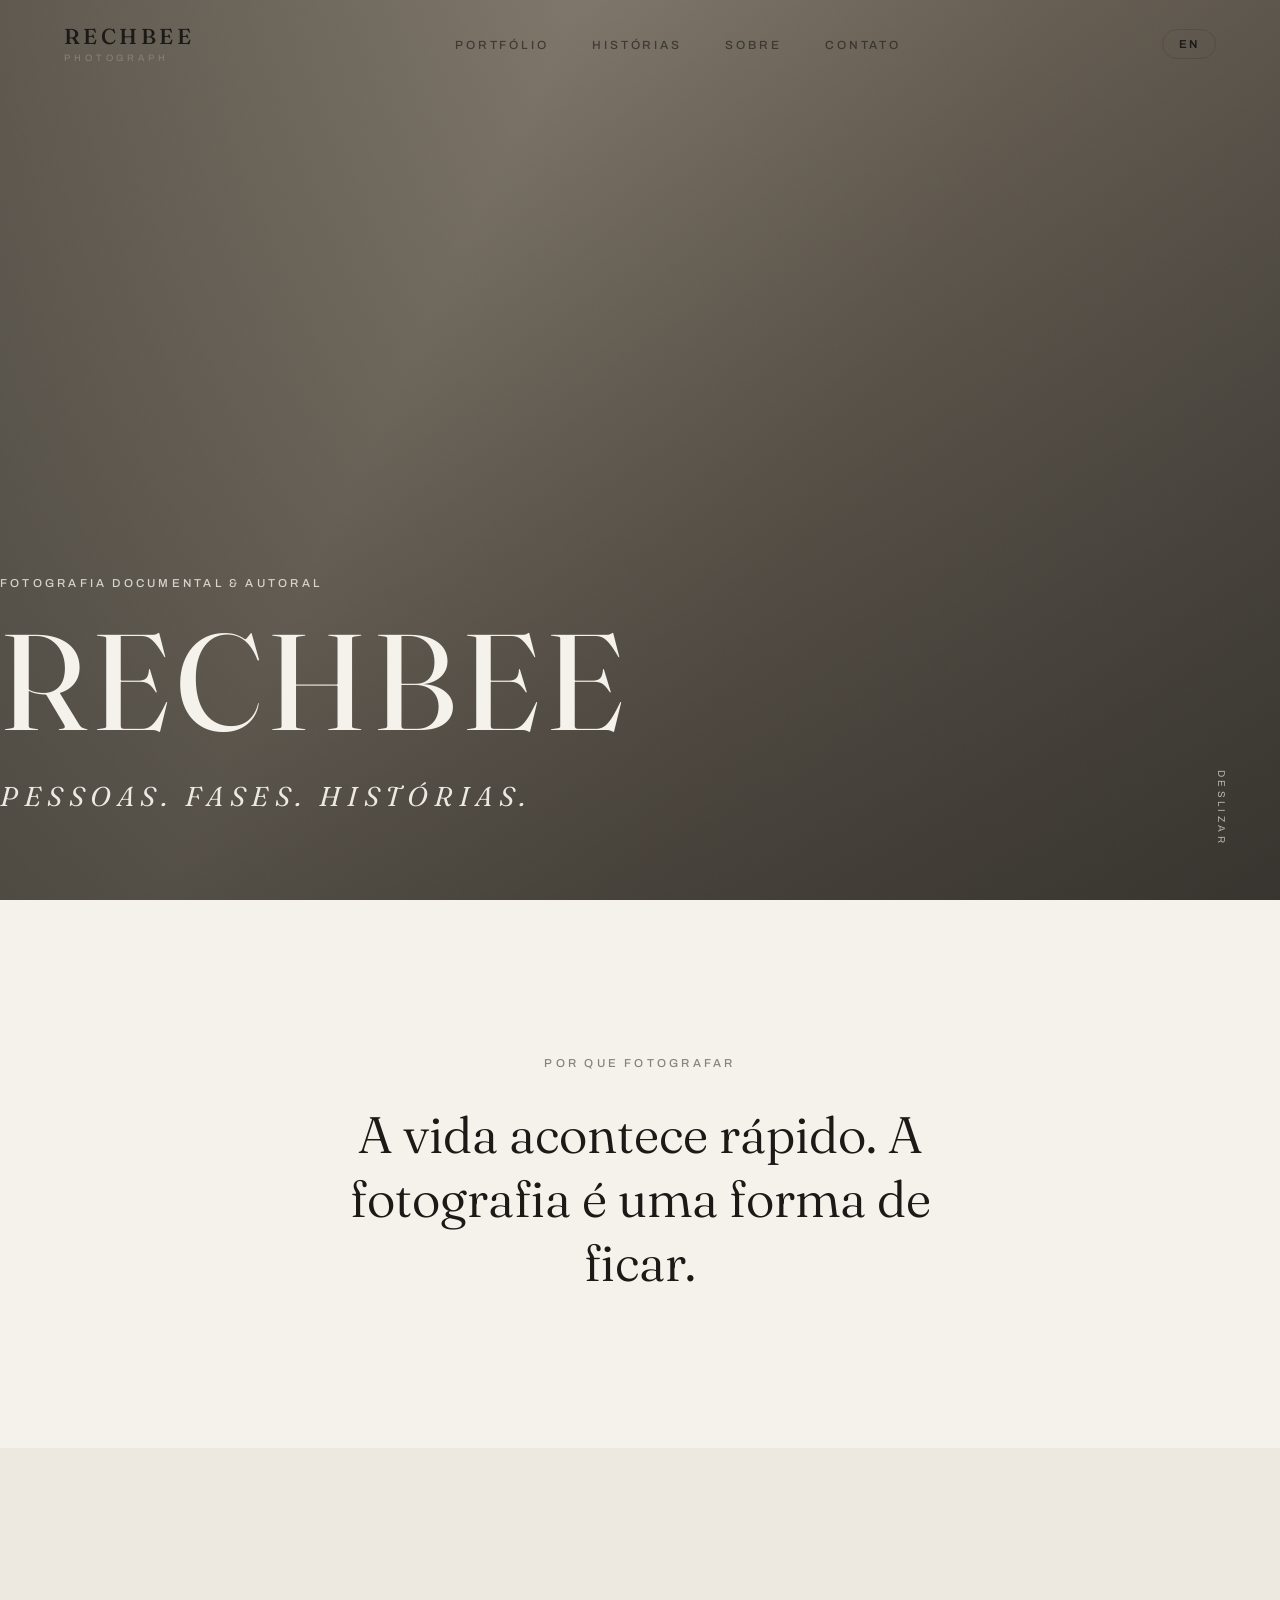
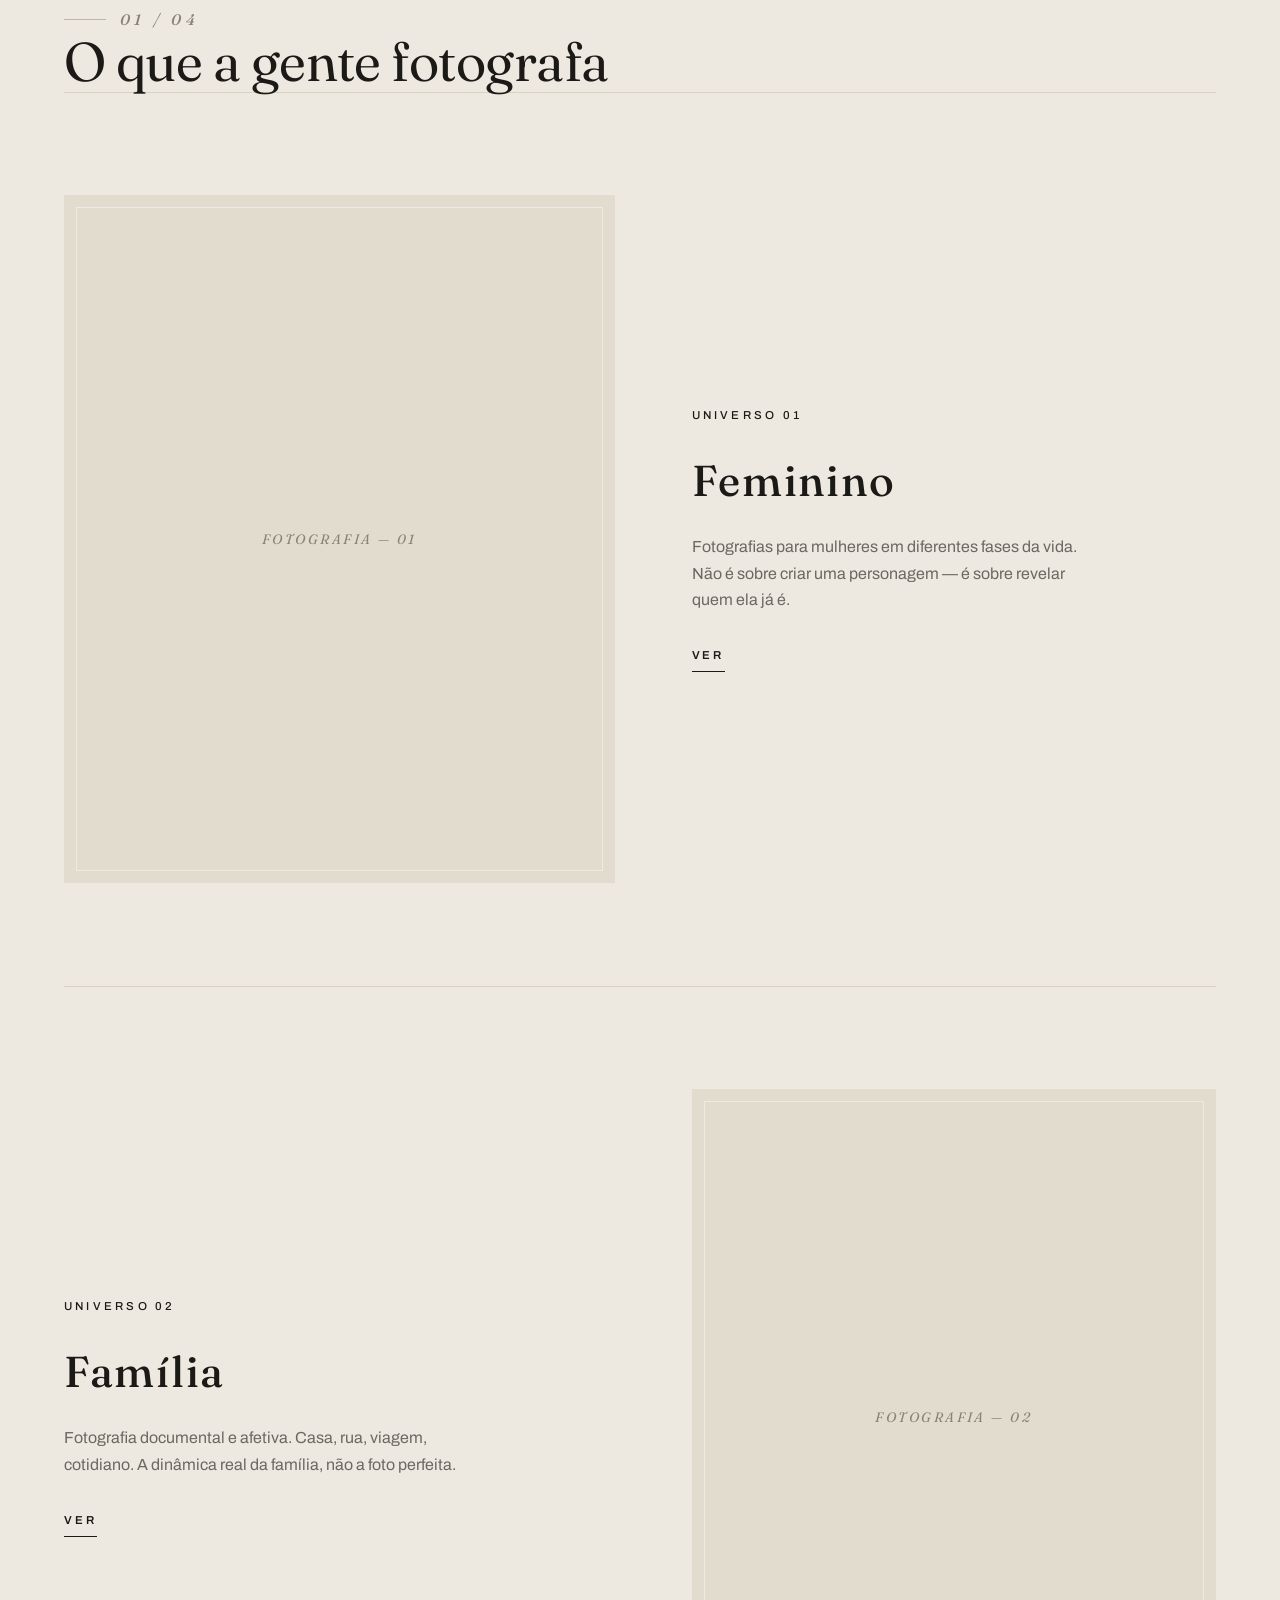
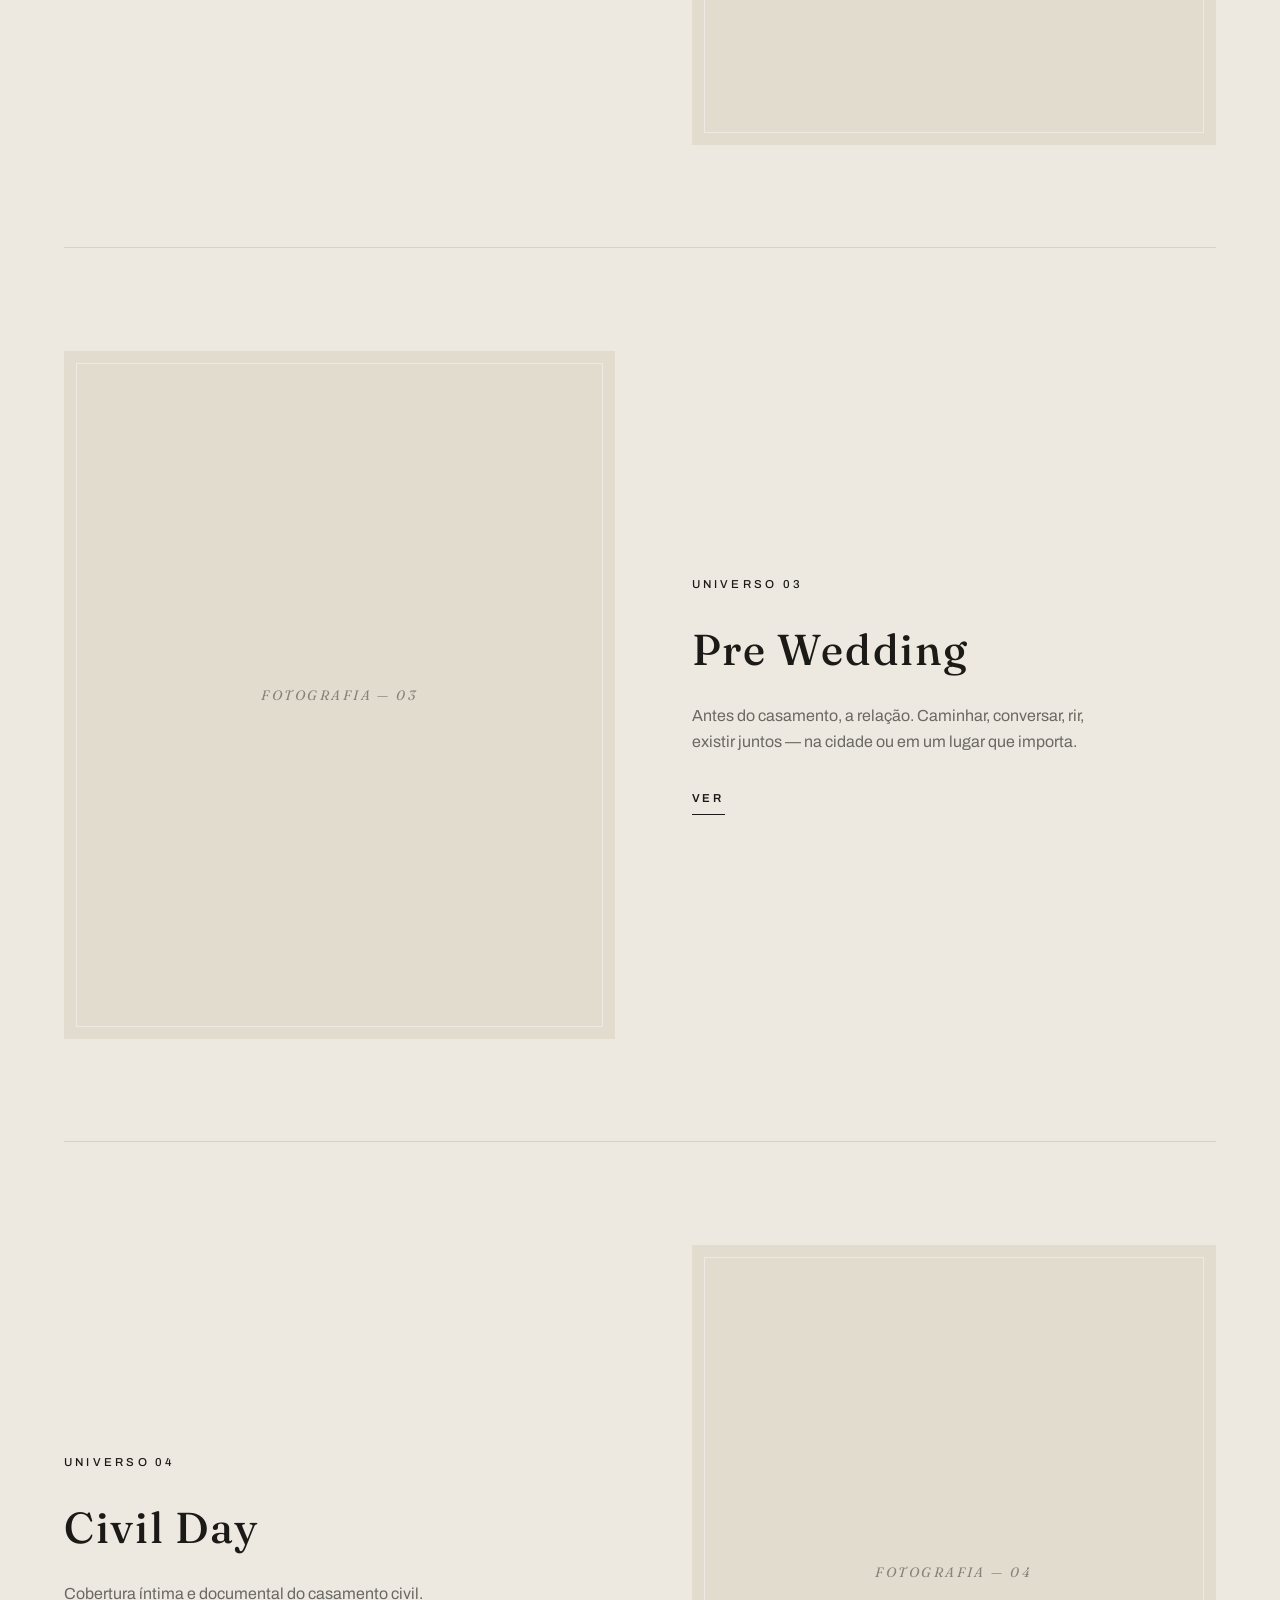
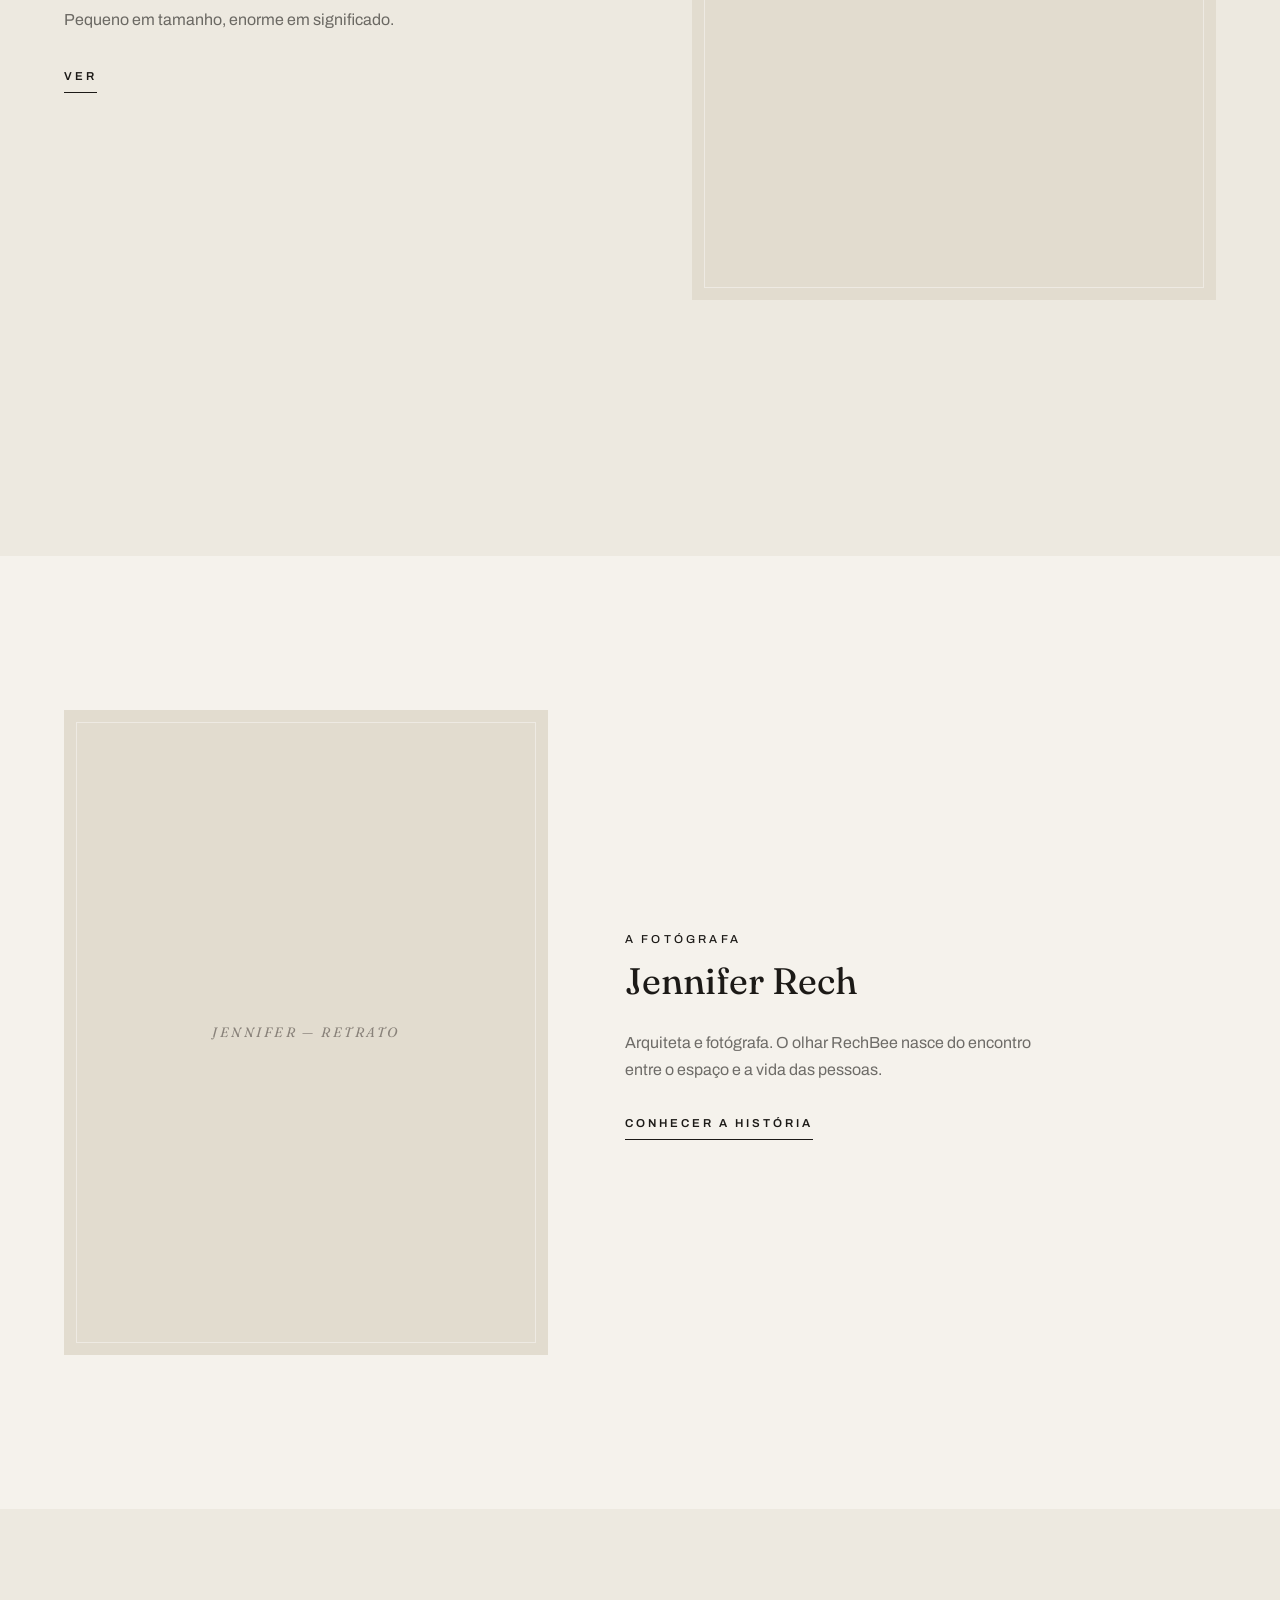
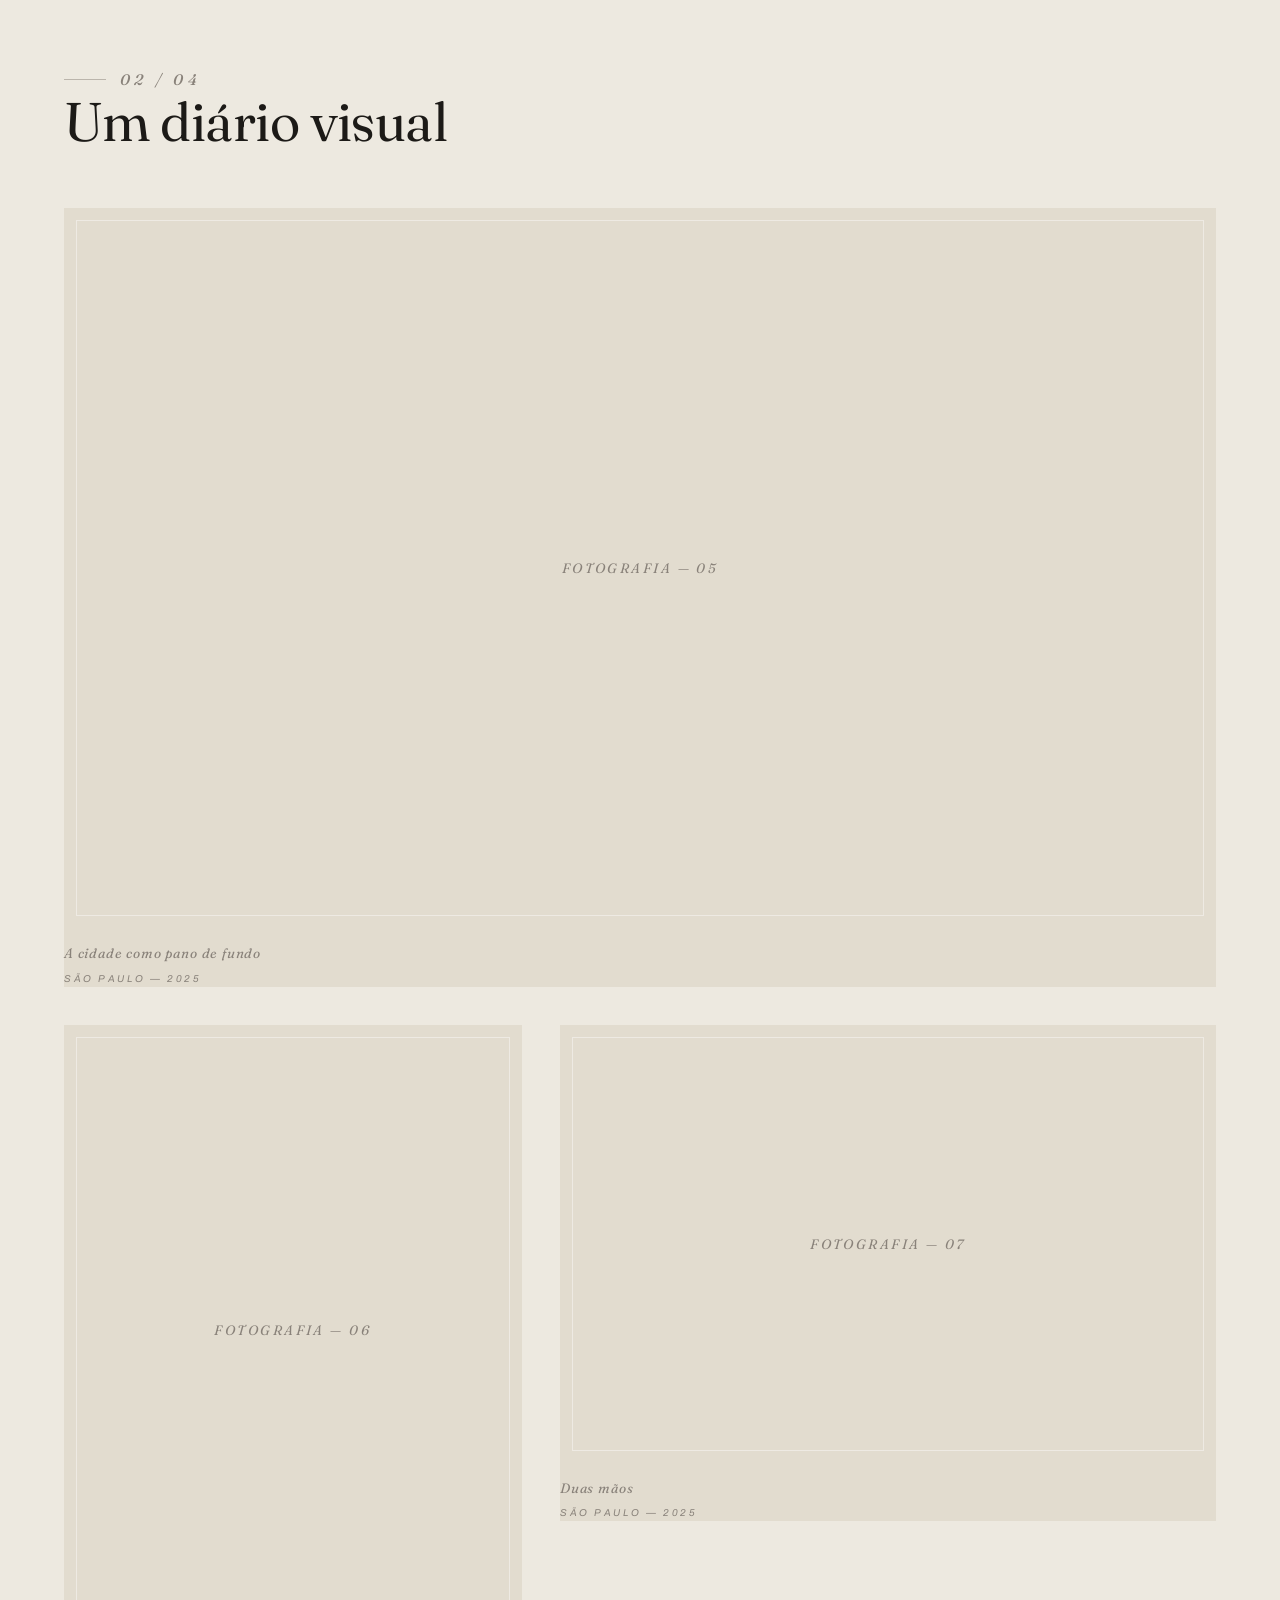
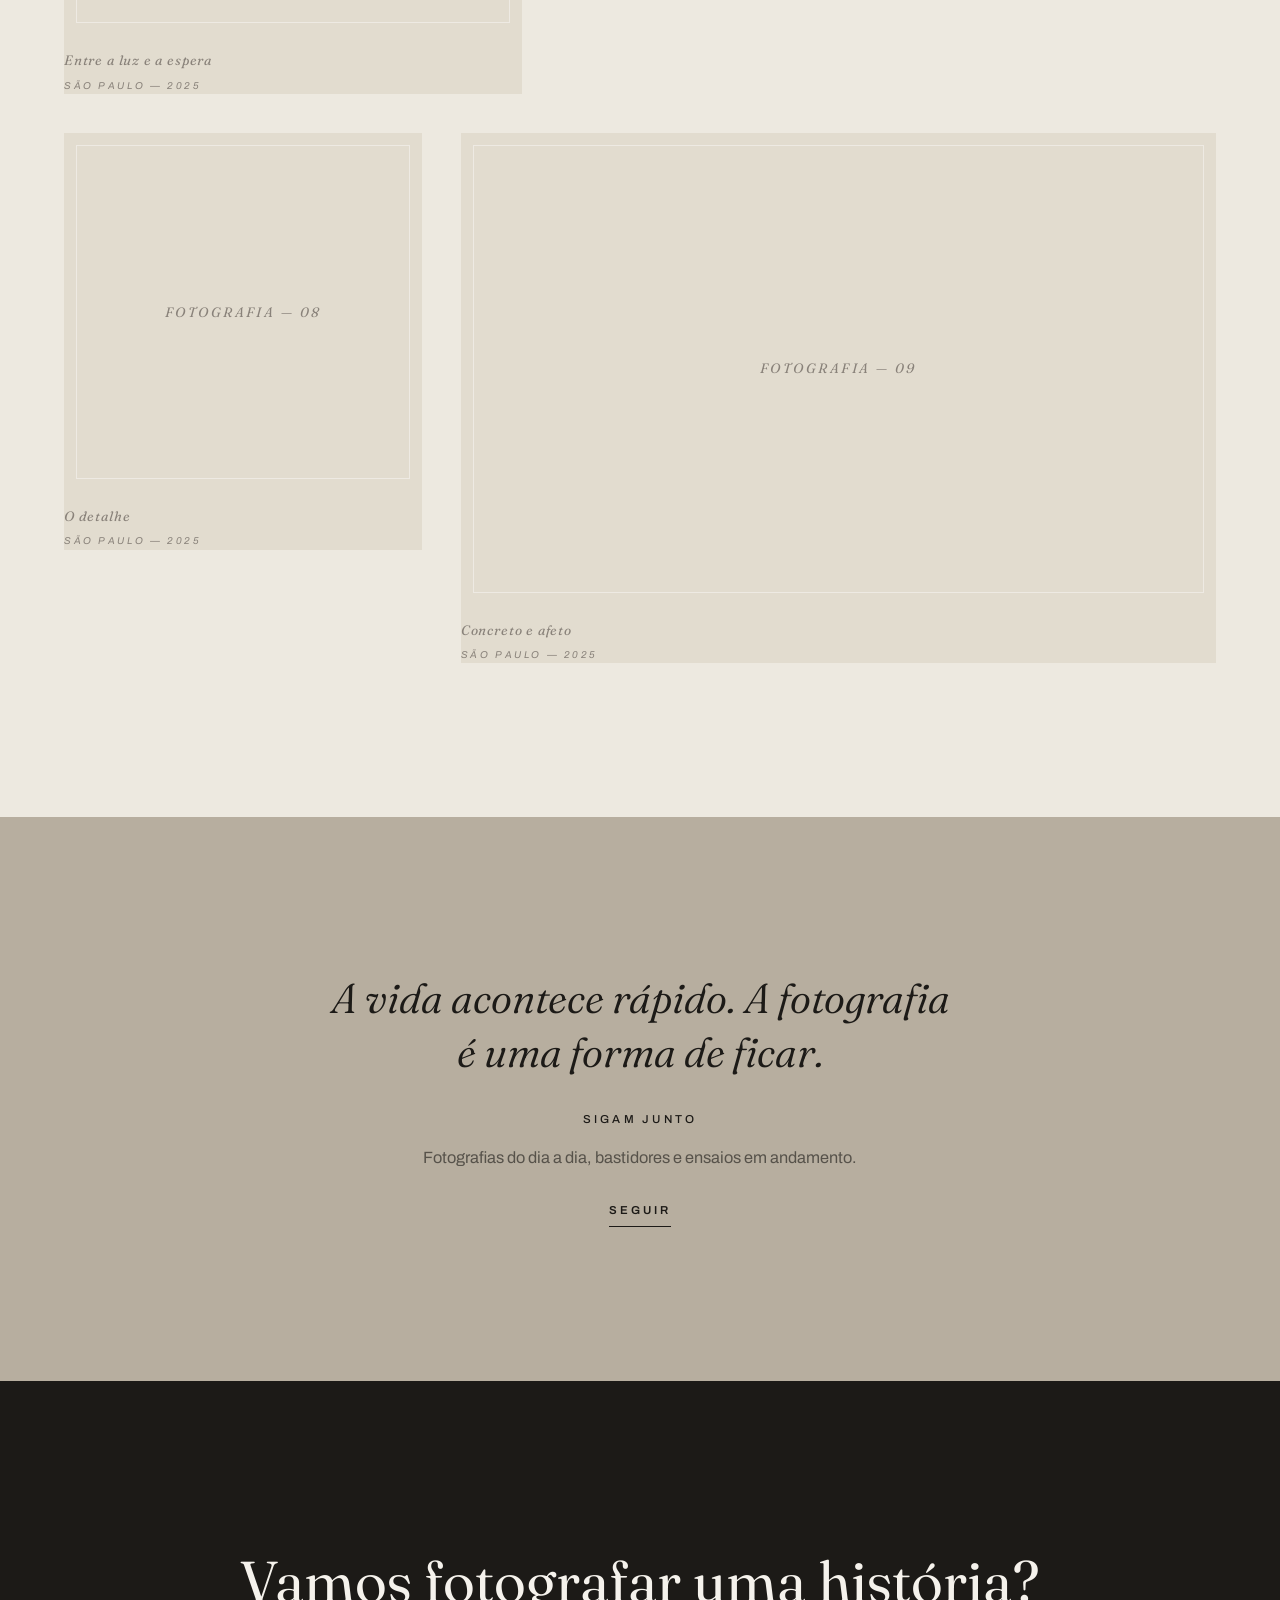
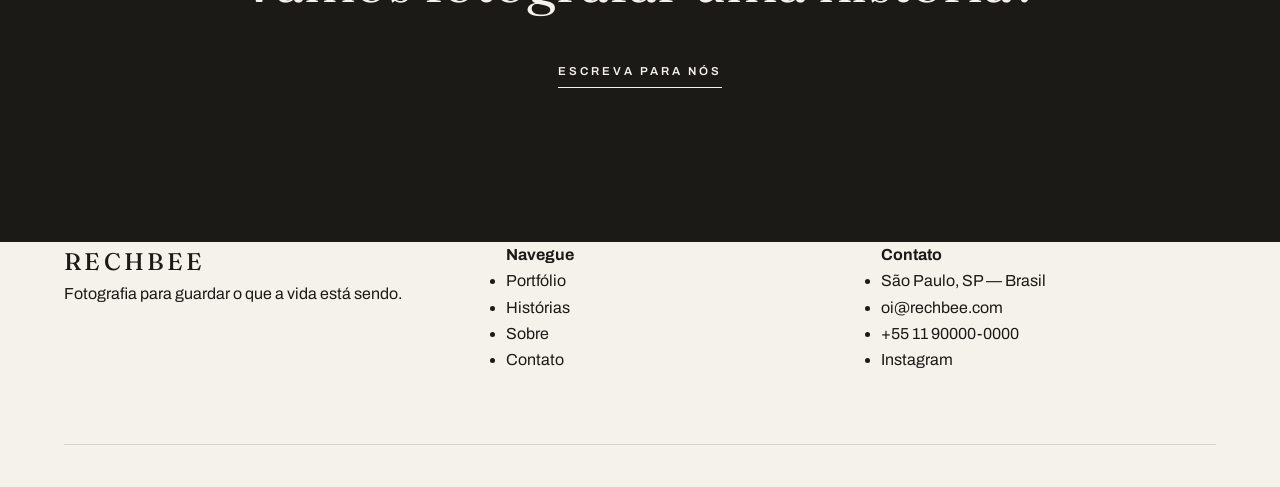
==== index.html @ 60b67dbc "Cria o site da RechBee Photograph" ====
<!DOCTYPE html>
<html lang="pt-BR">
<head>
  <meta charset="UTF-8">
  <meta name="viewport" content="width=device-width, initial-scale=1.0">
  <meta name="description" content="RechBee Photograph — Pessoas. Fases. Histórias. Fotografia autoral e documental para guardar o que a vida está sendo.">
  <title>RechBee Photograph</title>
  <link rel="preconnect" href="https://fonts.googleapis.com">
  <link rel="preconnect" href="https://fonts.gstatic.com" crossorigin>
  <link href="https://fonts.googleapis.com/css2?family=Fraunces:ital,opsz,wght@0,9..144,300..700;1,9..144,300..700&family=Archivo:wght@300;400;500;600&display=swap" rel="stylesheet">
  <link rel="stylesheet" href="css/style.css">
</head>
<body data-page="home">

  <header id="siteHeader"></header>

  <main>

    <section class="hero">
      <div class="hero-visual"></div>
      <div class="hero-inner container">
        <p class="label hero-label" data-i18n="hero.label">Fotografia documental &amp; autoral</p>
        <h1 class="hero-title">RECHBEE</h1>
        <p class="hero-sub" data-i18n="hero.sub">Pessoas. Fases. Histórias.</p>
      </div>
      <p class="hero-scroll" data-i18n="hero.scroll">deslizar</p>
    </section>

    <section class="section manifesto">
      <div class="container--narrow">
        <span class="label" data-i18n="manifesto.label">Por que fotografar</span>
        <p data-i18n="manifesto.text">A vida acontece rápido. A fotografia é uma forma de ficar.</p>
      </div>
    </section>

    <section class="section--deep section">
      <div class="container">
        <span class="label label--line sec-num">01 / 04</span>
        <h2 class="sec-title" data-i18n="home.universes.title">O que a gente fotografa</h2>

        <article class="universo">
          <div class="visual" aria-hidden="true"><span>FOTOGRAFIA — 01</span></div>
          <div class="universo-body">
            <span class="label uni-index" data-i18n="uni.index.one">Universo 01</span>
            <h3 data-i18n="uni.women.title">Feminino</h3>
            <p data-i18n="uni.women.about">Fotografias para mulheres em diferentes fases da vida. Não é sobre criar uma personagem — é sobre revelar quem ela já é.</p>
            <a class="link-more" href="women.html" data-i18n="view.more">ver</a>
          </div>
        </article>

        <article class="universo">
          <div class="visual" aria-hidden="true"><span>FOTOGRAFIA — 02</span></div>
          <div class="universo-body">
            <span class="label uni-index" data-i18n="uni.index.two">Universo 02</span>
            <h3 data-i18n="uni.families.title">Família</h3>
            <p data-i18n="uni.families.about">Fotografia documental e afetiva. Casa, rua, viagem, cotidiano. A dinâmica real da família, não a foto perfeita.</p>
            <a class="link-more" href="families.html" data-i18n="view.more">ver</a>
          </div>
        </article>

        <article class="universo">
          <div class="visual" aria-hidden="true"><span>FOTOGRAFIA — 03</span></div>
          <div class="universo-body">
            <span class="label uni-index" data-i18n="uni.index.three">Universo 03</span>
            <h3 data-i18n="uni.prewed.title">Pre Wedding</h3>
            <p data-i18n="uni.prewed.about">Antes do casamento, a relação. Caminhar, conversar, rir, existir juntos — na cidade ou em um lugar que importa.</p>
            <a class="link-more" href="pre-wedding.html" data-i18n="view.more">ver</a>
          </div>
        </article>

        <article class="universo">
          <div class="visual" aria-hidden="true"><span>FOTOGRAFIA — 04</span></div>
          <div class="universo-body">
            <span class="label uni-index" data-i18n="uni.index.four">Universo 04</span>
            <h3 data-i18n="uni.civil.title">Civil Day</h3>
            <p data-i18n="uni.civil.about">Cobertura íntima e documental do casamento civil. Pequeno em tamanho, enorme em significado.</p>
            <a class="link-more" href="civil-day.html" data-i18n="view.more">ver</a>
          </div>
        </article>
      </div>
    </section>

    <section class="section">
      <div class="container about-strip reveal">
        <div class="visual" aria-hidden="true"><span>JENNIFER — RETRATO</span></div>
        <div>
          <span class="label" data-i18n="home.about.label">A fotógrafa</span>
          <h2 data-i18n="home.about.title">Jennifer Rech</h2>
          <p data-i18n="home.about.text">Arquiteta e fotógrafa. O olhar RechBee nasce do encontro entre o espaço e a vida das pessoas.</p>
          <a class="link-more" href="about.html" data-i18n="home.about.link">conhecer a história</a>
        </div>
      </div>
    </section>

    <section class="section--deep section">
      <div class="container">
        <span class="label label--line sec-num">02 / 04</span>
        <h2 class="sec-title" data-i18n="home.editorial.title">Um diário visual</h2>

        <div class="grid-editorial" style="margin-top: 56px;">
          <figure class="cell--full figure reveal">
            <div class="visual visual--wide" aria-hidden="true"><span>FOTOGRAFIA — 05</span></div>
            <figcaption class="figcaption">A cidade como pano de fundo<small>São Paulo — 2025</small></figcaption>
          </figure>

          <figure class="cell--tall figure reveal">
            <div class="visual visual--portrait" aria-hidden="true"><span>FOTOGRAFIA — 06</span></div>
            <figcaption class="figcaption">Entre a luz e a espera<small>São Paulo — 2025</small></figcaption>
          </figure>

          <figure class="cell--tall-last figure reveal">
            <div class="visual" aria-hidden="true"><span>FOTOGRAFIA — 07</span></div>
            <figcaption class="figcaption">Duas mãos<small>São Paulo — 2025</small></figcaption>
          </figure>

          <figure class="cell--third figure reveal">
            <div class="visual visual--sq" aria-hidden="true"><span>FOTOGRAFIA — 08</span></div>
            <figcaption class="figcaption">O detalhe<small>São Paulo — 2025</small></figcaption>
          </figure>

          <figure class="cell--two-thirds figure reveal">
            <div class="visual visual--wide" aria-hidden="true"><span>FOTOGRAFIA — 09</span></div>
            <figcaption class="figcaption">Concreto e afeto<small>São Paulo — 2025</small></figcaption>
          </figure>
        </div>
      </div>
    </section>

    <section class="section section--taupe">
      <div class="container quote reveal">
        <blockquote data-i18n="manifesto.text">A vida acontece rápido. A fotografia é uma forma de ficar.</blockquote>
        <span class="label" data-i18n="home.ig.label">Sigam junto</span>
        <p class="prose" style="margin: 14px auto 24px; text-align: center;" data-i18n="home.ig.text">Fotografias do dia a dia, bastidores e ensaios em andamento.</p>
        <a class="link-more" href="https://instagram.com/rechbee.photograph" target="_blank" rel="noopener" data-i18n="home.ig.cta">seguir</a>
      </div>
    </section>

    <section class="section section--dark">
      <div class="container uni-msg reveal">
        <h2 class="serif" style="font-weight: 380; font-size: clamp(1.9rem, 5.4vw, 3.6rem);" data-i18n="home.cta.title">Vamos fotografar uma história?</h2>
        <p style="margin-top: 28px;"><a class="link-more" style="border-color: var(--bg); color: var(--bg);" href="contact.html" data-i18n="home.cta.link">escreva para nós</a></p>
      </div>
    </section>

  </main>

  <footer id="siteFooter"></footer>

  <script src="js/main.js"></script>
</body>
</html>
---- css/style.css ----
:root {
  --bg: #F5F2EC;
  --bg-deep: #EDE9E0;
  --sand: #E2DCCF;
  --taupe: #B7AE9F;
  --concrete: #89827A;
  --ink: #1C1A17;
  --ink-soft: rgba(28, 26, 23, 0.62);
  --line: #D9D2C2;
  --line-dark: rgba(28, 26, 23, 0.14);
  --serif: "Fraunces", Georgia, "Times New Roman", serif;
  --sans: "Archivo", "Segoe UI", system-ui, sans-serif;
  --ease: cubic-bezier(0.22, 1, 0.36, 1);
}

* {
  margin: 0;
  padding: 0;
  box-sizing: border-box;
}

html {
  scroll-behavior: smooth;
}

body {
  font-family: var(--sans);
  background: var(--bg);
  color: var(--ink);
  line-height: 1.65;
  font-weight: 400;
  -webkit-font-smoothing: antialiased;
}

img {
  display: block;
  max-width: 100%;
  height: auto;
}

a {
  color: inherit;
  text-decoration: none;
}

.serif {
  font-family: var(--serif);
}

/* ---------- Layout ---------- */

.container {
  width: min(1200px, 100% - 10vw);
  margin: 0 auto;
}

.container--narrow {
  width: min(760px, 100% - 14vw);
  margin: 0 auto;
}

.section {
  padding: clamp(72px, 12vw, 160px) 0;
}

.section--deep {
  background: var(--bg-deep);
}

.section--dark {
  background: var(--ink);
  color: var(--bg);
}

.section--taupe {
  background: var(--taupe);
  color: var(--ink);
}

.label {
  font-family: var(--sans);
  font-size: 0.72rem;
  font-weight: 500;
  letter-spacing: 0.28em;
  text-transform: uppercase;
}

.label--line {
  display: inline-flex;
  align-items: center;
  gap: 14px;
}

.label--line::before {
  content: "";
  width: 42px;
  height: 1px;
  background: currentColor;
  opacity: 0.5;
}

.sec-title {
  font-family: var(--serif);
  font-weight: 380;
  font-size: clamp(2rem, 5vw, 3.4rem);
  line-height: 1.1;
  letter-spacing: -0.01em;
}

.sec-num {
  font-family: var(--serif);
  font-style: italic;
  font-size: 0.95rem;
  color: var(--concrete);
  font-variant-numeric: tabular-nums;
}

.prose {
  color: var(--ink-soft);
  font-size: 1.02rem;
  max-width: 62ch;
}

.prose em {
  font-family: var(--serif);
  font-style: italic;
  color: var(--ink);
}

/* ---------- Header / Nav ---------- */

.header {
  position: fixed;
  inset: 0 0 auto 0;
  z-index: 90;
  padding: 26px 0;
  transition: background 0.4s var(--ease), padding 0.4s var(--ease);
}

.header.scrolled {
  background: rgba(245, 242, 236, 0.92);
  backdrop-filter: blur(10px);
  padding: 14px 0;
  border-bottom: 1px solid var(--line-dark);
}

.nav {
  display: flex;
  align-items: center;
  justify-content: space-between;
}

.brand {
  display: flex;
  flex-direction: column;
  line-height: 1;
}

.brand-name {
  font-family: var(--serif);
  font-weight: 500;
  font-size: 1.35rem;
  letter-spacing: 0.16em;
}

.brand-tag {
  font-size: 0.58rem;
  letter-spacing: 0.42em;
  text-transform: uppercase;
  color: var(--concrete);
  margin-top: 6px;
}

.nav-links {
  display: flex;
  align-items: center;
  gap: clamp(20px, 3.4vw, 44px);
  list-style: none;
}

.nav-links a {
  font-size: 0.74rem;
  font-weight: 500;
  letter-spacing: 0.24em;
  text-transform: uppercase;
  color: var(--ink-soft);
  transition: color 0.25s ease;
}

.nav-links a:hover,
.nav-links a.current {
  color: var(--ink);
}

.lang-toggle {
  font-family: var(--sans);
  font-size: 0.72rem;
  font-weight: 600;
  letter-spacing: 0.18em;
  text-transform: uppercase;
  background: none;
  border: 1px solid var(--line-dark);
  color: var(--ink);
  padding: 8px 16px;
  border-radius: 999px;
  cursor: pointer;
  transition: all 0.25s ease;
}

.lang-toggle:hover {
  border-color: var(--ink);
}

.nav-toggle {
  display: none;
  background: none;
  border: none;
  cursor: pointer;
  padding: 8px 0;
}

.nav-toggle span {
  display: block;
  width: 26px;
  height: 1.6px;
  background: var(--ink);
  margin: 6px 0;
  transition: transform 0.3s var(--ease), opacity 0.3s ease;
}

body.menu-open .nav-toggle span:nth-child(1) {
  transform: translateY(7.6px) rotate(45deg);
}

body.menu-open .nav-toggle span:nth-child(2) {
  opacity: 0;
}

body.menu-open .nav-toggle span:nth-child(3) {
  transform: translateY(-7.6px) rotate(-45deg);
}

/* ---------- Hero ---------- */

.hero {
  position: relative;
  min-height: 100svh;
  display: flex;
  align-items: flex-end;
  color: var(--bg);
  overflow: hidden;
}

.hero-visual {
  position: absolute;
  inset: 0;
  background:
    linear-gradient(180deg, rgba(28, 26, 23, 0.42) 0%, rgba(28, 26, 23, 0.68) 100%),
    linear-gradient(115deg, #8d8577 0%, #c4b8a4 34%, #9a8e7d 62%, #6d675d 100%);
}

.hero-visual::after {
  content: "";
  position: absolute;
  inset: 0;
  background-image: url("data:image/svg+xml,%3Csvg xmlns='http://www.w3.org/2000/svg' width='140' height='140'%3E%3Cfilter id='n'%3E%3CfeTurbulence type='fractalNoise' baseFrequency='0.9' numOctaves='2'/%3E%3C/filter%3E%3Crect width='100%25' height='100%25' filter='url(%23n)' opacity='0.05'/%3E%3C/svg%3E");
  opacity: 0.5;
}

.hero-inner {
  position: relative;
  z-index: 2;
  width: 100%;
  padding: 0 0 9vh;
}

.hero-label {
  color: rgba(245, 242, 236, 0.8);
  margin-bottom: 22px;
}

.hero-title {
  font-family: var(--serif);
  font-weight: 420;
  font-size: clamp(3rem, 11vw, 8.5rem);
  line-height: 0.98;
  letter-spacing: 0.04em;
}

.hero-sub {
  font-family: var(--serif);
  font-weight: 380;
  font-style: italic;
  font-size: clamp(1.05rem, 2.6vw, 1.7rem);
  letter-spacing: 0.24em;
  text-transform: uppercase;
  color: rgba(245, 242, 236, 0.94);
  margin-top: 26px;
}

.hero-scroll {
  position: absolute;
  z-index: 2;
  right: 4vw;
  bottom: 6vh;
  writing-mode: vertical-rl;
  font-size: 0.62rem;
  letter-spacing: 0.34em;
  text-transform: uppercase;
  color: rgba(245, 242, 236, 0.66);
}

/* ---------- Manifesto ---------- */

.manifesto {
  text-align: center;
}

.manifesto p {
  font-family: var(--serif);
  font-weight: 340;
  font-size: clamp(1.7rem, 4.6vw, 3.2rem);
  line-height: 1.25;
  max-width: 20ch;
  margin: 0 auto;
}

.manifesto .label {
  display: block;
  margin-bottom: 30px;
  color: var(--concrete);
}

/* ---------- Universos (Home) ---------- */

.universo {
  display: grid;
  grid-template-columns: 1.05fr 1fr;
  gap: clamp(32px, 6vw, 90px);
  align-items: center;
  padding: clamp(56px, 8vw, 110px) 0;
  border-top: 1px solid var(--line);
}

.universo:nth-child(even) .visual {
  order: 2;
}

.visual {
  position: relative;
  background: var(--sand);
  aspect-ratio: 4 / 5;
  overflow: hidden;
  display: flex;
  align-items: center;
  justify-content: center;
  color: var(--concrete);
  font-family: var(--serif);
  font-style: italic;
  font-size: 0.85rem;
  letter-spacing: 0.18em;
}

.visual--wide {
  aspect-ratio: 16 / 10;
}

.visual--portrait {
  aspect-ratio: 3 / 4;
}

.visual::after {
  content: "";
  position: absolute;
  inset: 12px;
  border: 1px solid rgba(255, 255, 255, 0.4);
}

.universo-body {
  padding: 8px 0;
}

.universo-body .uni-index {
  display: block;
  margin-bottom: 20px;
}

.universo-body h3 {
  font-family: var(--serif);
  font-weight: 480;
  font-size: clamp(1.8rem, 3.6vw, 2.7rem);
  letter-spacing: 0.04em;
}

.universo-body p {
  color: var(--ink-soft);
  margin: 18px 0 28px;
  max-width: 46ch;
}

.link-more {
  display: inline-flex;
  align-items: center;
  gap: 10px;
  font-size: 0.72rem;
  font-weight: 600;
  letter-spacing: 0.26em;
  text-transform: uppercase;
  padding-bottom: 6px;
  border-bottom: 1px solid var(--ink);
  transition: gap 0.25s var(--ease);
}

.link-more:hover {
  gap: 18px;
}

/* ---------- Editorial grid ---------- */

.grid-editorial {
  display: grid;
  grid-template-columns: repeat(12, 1fr);
  gap: clamp(16px, 3vw, 40px);
  align-items: start;
}

.grid-editorial .cell {
  grid-column: span 6;
}

.grid-editorial .cell--full {
  grid-column: 1 / -1;
}

.grid-editorial .cell--third {
  grid-column: span 4;
}

.grid-editorial .cell--two-thirds {
  grid-column: span 8;
}

.grid-editorial .cell--tall {
  grid-column: span 5;
}

.grid-editorial .cell--tall-last {
  grid-column: span 7;
}

.figure {
  background: var(--sand);
}

.figure .visual {
  aspect-ratio: 3 / 2;
}

.figure .visual--portrait {
  aspect-ratio: 3 / 4;
}

.figure .visual--sq {
  aspect-ratio: 1 / 1;
}

.figure .visual--wide {
  aspect-ratio: 16 / 10;
}

.figcaption {
  font-family: var(--serif);
  font-style: italic;
  font-size: 0.85rem;
  color: var(--concrete);
  margin-top: 14px;
  letter-spacing: 0.06em;
}

.figcaption small {
  display: block;
  font-family: var(--sans);
  font-size: 0.62rem;
  letter-spacing: 0.26em;
  text-transform: uppercase;
  color: var(--concrete);
  margin-top: 6px;
}

/* ---------- About strip ---------- */

.about-strip {
  display: grid;
  grid-template-columns: 0.9fr 1.1fr;
  gap: clamp(32px, 6vw, 90px);
  align-items: center;
}

.about-strip .visual {
  aspect-ratio: 3 / 4;
}

.about-strip h2 {
  font-family: var(--serif);
  font-weight: 420;
  font-size: clamp(1.6rem, 3vw, 2.3rem);
  margin-bottom: 18px;
}

.about-strip p {
  color: var(--ink-soft);
  margin-bottom: 26px;
  max-width: 48ch;
}

/* ---------- Quote ---------- */

.quote {
  text-align: center;
}

.quote blockquote {
  font-family: var(--serif);
  font-weight: 340;
  font-style: italic;
  font-size: clamp(1.5rem, 4vw, 2.6rem);
  line-height: 1.3;
  max-width: 24ch;
  margin: 0 auto 26px;
}

/* ---------- Footer ---------- */

.footer {
  background: var(--ink);
  color: var(--bg);
  padding: clamp(60px, 8vw, 110px) 0 40px;
}

.footer-grid {
  display: grid;
  grid-template-columns: 1.2fr 1fr 1fr;
  gap: 40px;
  align-items: start;
  margin-bottom: 70px;
}

.footer-brand-name {
  font-family: var(--serif);
  font-weight: 460;
  font-size: 1.5rem;
  letter-spacing: 0.14em;
}

.footer p.tagline {
  font-family: var(--serif);
  font-style: italic;
  color: var(--taupe);
  margin-top: 12px;
  max-width: 30ch;
}

.footer h4 {
  font-size: 0.66rem;
  font-weight: 500;
  letter-spacing: 0.3em;
  text-transform: uppercase;
  color: var(--taupe);
  margin-bottom: 18px;
}

.footer ul {
  list-style: none;
  display: flex;
  flex-direction: column;
  gap: 10px;
}

.footer ul a,
.footer ul li {
  color: rgba(245, 242, 236, 0.82);
  font-size: 0.92rem;
  transition: color 0.25s ease;
}

.footer ul a:hover {
  color: var(--bg);
}

.footer-bottom {
  border-top: 1px solid var(--line-dark);
  padding-top: 24px;
  display: flex;
  justify-content: space-between;
  gap: 16px;
  flex-wrap: wrap;
  font-size: 0.7rem;
  letter-spacing: 0.12em;
  text-transform: uppercase;
  color: rgba(245, 242, 236, 0.45);
}

/* ---------- Page header (inner pages) ---------- */

.page-head {
  padding: clamp(150px, 20vh, 210px) 0 clamp(40px, 6vh, 70px);
}

.page-head .label {
  color: var(--concrete);
  margin-bottom: 26px;
}

.page-title {
  font-family: var(--serif);
  font-weight: 400;
  font-size: clamp(2.6rem, 8vw, 5.8rem);
  line-height: 1.02;
  letter-spacing: 0.01em;
}

.page-title em {
  font-style: italic;
  font-weight: 340;
}

.page-sub {
  margin-top: 26px;
  max-width: 54ch;
}

/* ---------- Portfolio ---------- */

.filters {
  display: flex;
  flex-wrap: wrap;
  gap: 8px 26px;
  list-style: none;
  padding-bottom: 26px;
  border-bottom: 1px solid var(--line);
  margin-bottom: 44px;
}

.filters button {
  font-family: var(--sans);
  font-size: 0.74rem;
  font-weight: 500;
  letter-spacing: 0.22em;
  text-transform: uppercase;
  background: none;
  border: none;
  color: var(--ink-soft);
  cursor: pointer;
  padding: 4px 0;
  transition: color 0.25s ease;
}

.filters button:hover {
  color: var(--ink);
}

.filters button.active {
  color: var(--ink);
  border-bottom: 1px solid var(--ink);
}

.grid-portfolio {
  display: grid;
  grid-template-columns: repeat(12, 1fr);
  gap: clamp(18px, 3vw, 44px);
}

.work {
  grid-column: span 6;
}

.work--mini {
  grid-column: span 4;
}

.work--big {
  grid-column: 1 / -1;
}

.work--rest {
  grid-column: span 6;
}

.work .figure {
  position: relative;
  overflow: hidden;
}

.work .visual {
  transition: transform 1.1s var(--ease);
}

.work:hover .visual {
  transform: scale(1.025);
}

.work.hide {
  display: none;
}

.work .tag {
  display: inline-block;
  margin-top: 16px;
  font-size: 0.62rem;
  font-weight: 600;
  letter-spacing: 0.28em;
  text-transform: uppercase;
  color: var(--concrete);
}

/* ---------- Stories hub ---------- */

.stories-list {
  border-top: 1px solid var(--line);
}

.story-row {
  display: grid;
  grid-template-columns: 1fr;
  border-bottom: 1px solid var(--line);
  padding: clamp(36px, 6vw, 64px) 0;
}

.story-row a {
  display: grid;
  grid-template-columns: 0.8fr 1.2fr;
  gap: clamp(24px, 5vw, 70px);
  align-items: center;
}

.story-row .visual {
  aspect-ratio: 4 / 3;
  margin: 0;
}

.story-row h3 {
  font-family: var(--serif);
  font-weight: 460;
  font-size: clamp(1.7rem, 4vw, 3rem);
  letter-spacing: 0.03em;
  margin-bottom: 14px;
}

.story-row p {
  color: var(--ink-soft);
  max-width: 46ch;
  margin-bottom: 22px;
}

/* ---------- Universe pages ---------- */

.uni-intro {
  display: grid;
  grid-template-columns: 1fr 1fr;
  gap: clamp(28px, 6vw, 80px);
  align-items: center;
}

.uni-intro .visual {
  aspect-ratio: 3 / 4;
}

.uni-intro .prose {
  font-size: 1.08rem;
}

.uni-msg {
  text-align: center;
}

/* ---------- About ---------- */

.about-hero {
  display: grid;
  grid-template-columns: 0.85fr 1.15fr;
  gap: clamp(32px, 7vw, 100px);
  align-items: center;
}

.about-hero .visual {
  aspect-ratio: 3 / 4;
}

.about-hero .lead {
  font-family: var(--serif);
  font-weight: 380;
  font-size: clamp(1.4rem, 3vw, 2rem);
  line-height: 1.4;
}

.about-hero .lead em {
  color: var(--concrete);
}

.about-chunks {
  display: grid;
  grid-template-columns: repeat(2, 1fr);
  gap: clamp(28px, 5vw, 72px);
  max-width: 1080px;
}

.about-chunks .prose p {
  margin-bottom: 1.3em;
}

.about-lines {
  border-top: 1px solid var(--line);
}

.about-lines ul {
  list-style: none;
}

.about-lines li {
  display: flex;
  gap: 24px;
  align-items: baseline;
  padding: 26px 0;
  border-bottom: 1px solid var(--line);
}

.about-lines li .label {
  min-width: 130px;
  color: var(--concrete);
}

.about-lines li p {
  color: var(--ink-soft);
}

/* ---------- Contact ---------- */

.contact-head .label {
  color: var(--concrete);
  margin-bottom: 24px;
}

.contact-title {
  font-family: var(--serif);
  font-weight: 400;
  font-size: clamp(2.2rem, 6.4vw, 4.6rem);
  line-height: 1.08;
  letter-spacing: 0.01em;
  max-width: 14ch;
}

.contact-grid {
  display: grid;
  grid-template-columns: 1fr 1fr;
  gap: clamp(48px, 8vw, 120px);
  align-items: start;
}

.form-el {
  position: relative;
  margin-bottom: 34px;
}

.form-el input,
.form-el textarea,
.form-el select {
  width: 100%;
  background: none;
  border: none;
  border-bottom: 1px solid var(--line);
  padding: 12px 0;
  font-family: var(--sans);
  font-size: 1rem;
  color: var(--ink);
  transition: border-color 0.3s ease;
}

.form-el textarea {
  min-height: 92px;
  resize: vertical;
}

.form-el input:focus,
.form-el textarea:focus,
.form-el select:focus {
  outline: none;
  border-bottom-color: var(--ink);
}

.form-el label {
  position: absolute;
  top: 12px;
  left: 0;
  font-size: 0.86rem;
  color: var(--concrete);
  letter-spacing: 0.04em;
  transition: transform 0.3s var(--ease), font-size 0.3s var(--ease), color 0.3s ease;
  pointer-events: none;
}

.form-el input:focus ~ label,
.form-el input:not(:placeholder-shown) ~ label,
.form-el textarea:focus ~ label,
.form-el textarea:not(:placeholder-shown) ~ label,
.form-el select:focus ~ label,
.form-el select.has-value ~ label {
  transform: translateY(-20px);
  font-size: 0.62rem;
  letter-spacing: 0.22em;
  text-transform: uppercase;
}

.form-el select {
  appearance: none;
  -webkit-appearance: none;
  cursor: pointer;
  color: var(--ink-soft);
}

.form-el select ~ label {
  opacity: 0;
  transition: none;
}

.form-el select:focus ~ label,
.form-el select.has-value ~ label {
  opacity: 1;
}

.btn-line {
  font-family: var(--sans);
  font-size: 0.76rem;
  font-weight: 600;
  letter-spacing: 0.26em;
  text-transform: uppercase;
  background: none;
  border: 1px solid var(--ink);
  color: var(--ink);
  padding: 16px 34px;
  border-radius: 999px;
  cursor: pointer;
  transition: background 0.3s ease, color 0.3s ease;
}

.btn-line:hover {
  background: var(--ink);
  color: var(--bg);
}

.contact-info {
  display: grid;
  gap: 34px;
}

.contact-info h4 {
  font-size: 0.66rem;
  font-weight: 500;
  letter-spacing: 0.3em;
  text-transform: uppercase;
  color: var(--concrete);
  margin-bottom: 12px;
}

.contact-info a,
.contact-info p {
  display: block;
  font-family: var(--serif);
  font-size: 1.15rem;
  color: var(--ink);
}

.contact-info a:hover {
  color: var(--concrete);
}

.form-success {
  font-family: var(--serif);
  font-style: italic;
  color: var(--concrete);
  margin-top: 22px;
}

.hide {
  display: none;
}

/* ---------- Reveal ---------- */

.reveal {
  opacity: 0;
  transform: translateY(26px);
  transition: opacity 0.9s var(--ease), transform 0.9s var(--ease);
}

.reveal.is-in {
  opacity: 1;
  transform: none;
}

/* ---------- Responsive ---------- */

@media (max-width: 900px) {
  .nav-links {
    position: fixed;
    inset: 0;
    flex-direction: column;
    justify-content: center;
    gap: 34px;
    background: var(--bg);
    opacity: 0;
    pointer-events: none;
    transition: opacity 0.35s var(--ease);
  }

  .nav-links a {
    font-size: 0.9rem;
  }

  body.menu-open .nav-links {
    opacity: 1;
    pointer-events: auto;
  }

  .nav-toggle {
    display: block;
    z-index: 2;
  }

body.menu-open .header {
  background: rgba(245, 242, 236, 0.96);
}

body[data-page="home"] .header:not(.scrolled) .brand-name,
body[data-page="home"] .header:not(.scrolled) .brand-tag,
body[data-page="home"] .header:not(.scrolled) .nav-links a {
  color: var(--bg);
}

body[data-page="home"] .header:not(.scrolled) .lang-toggle {
  color: var(--bg);
  border-color: rgba(245, 242, 236, 0.55);
}

.lang-toggle {
  position: relative;
  z-index: 3;
}

  .universo,
  .universo:nth-child(even) .visual,
  .story-row a,
  .uni-intro,
  .about-hero,
  .about-strip,
  .about-chunks,
  .contact-grid {
    grid-template-columns: 1fr;
  }

  .universo .visual {
    order: -1 !important;
  }

  .grid-editorial .cell,
  .grid-editorial .cell--third,
  .grid-editorial .cell--two-thirds,
  .grid-editorial .cell--tall,
  .grid-editorial .cell--tall-last,
  .work,
  .work--mini,
  .work--rest {
    grid-column: 1 / -1;
  }

  .footer-grid {
    grid-template-columns: 1fr;
    gap: 44px;
  }
}
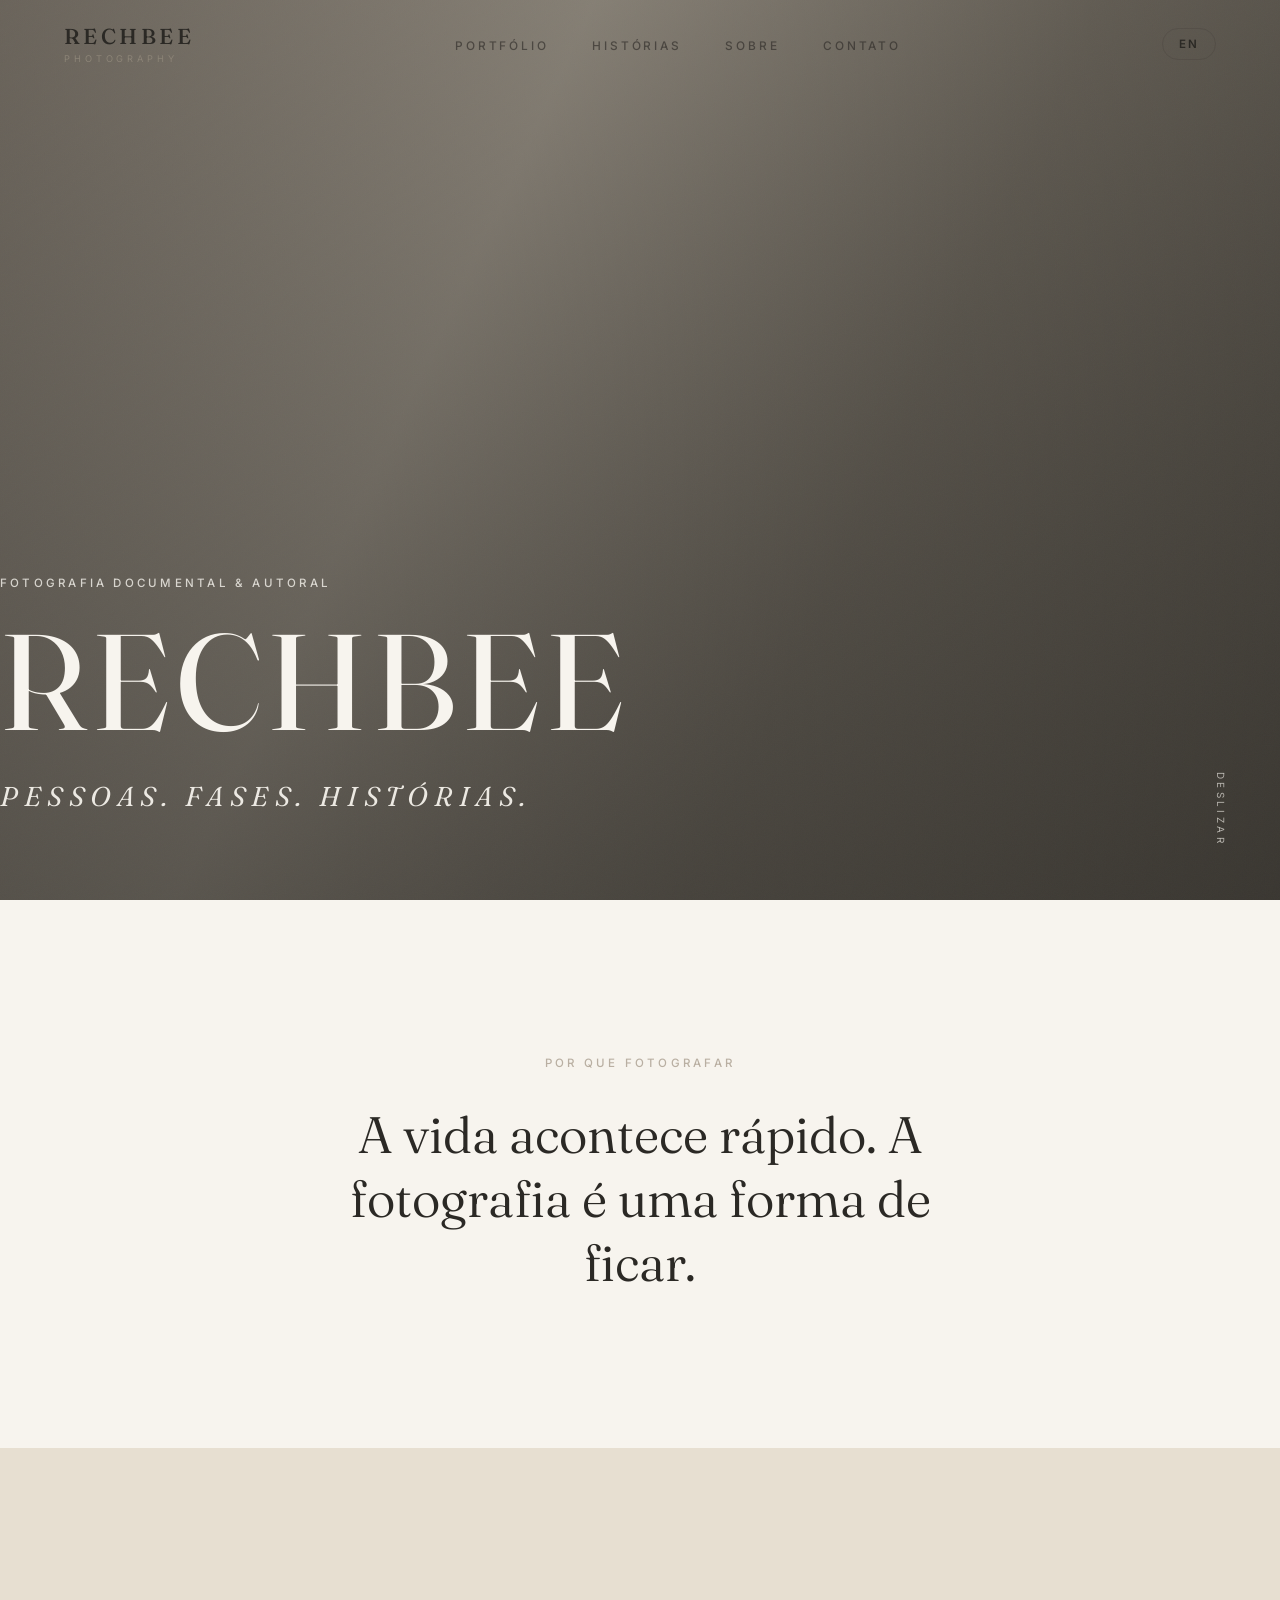
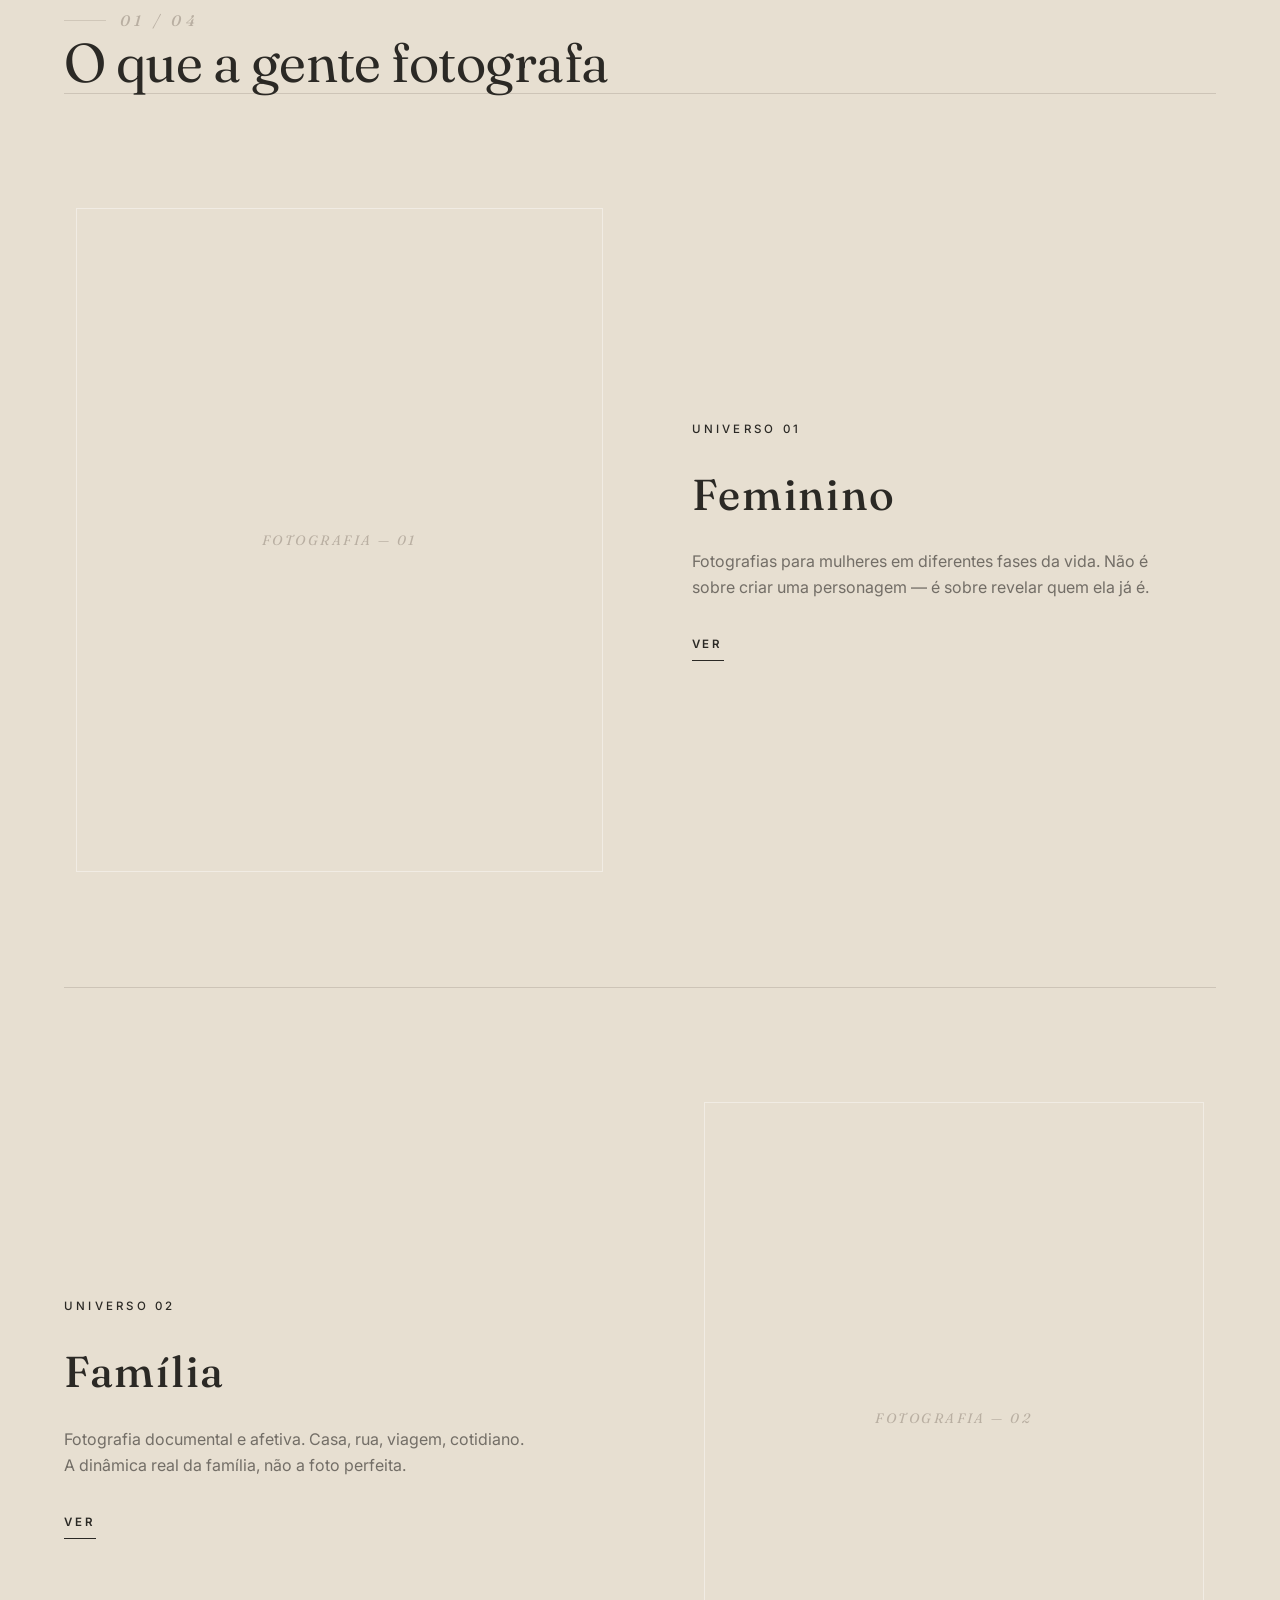
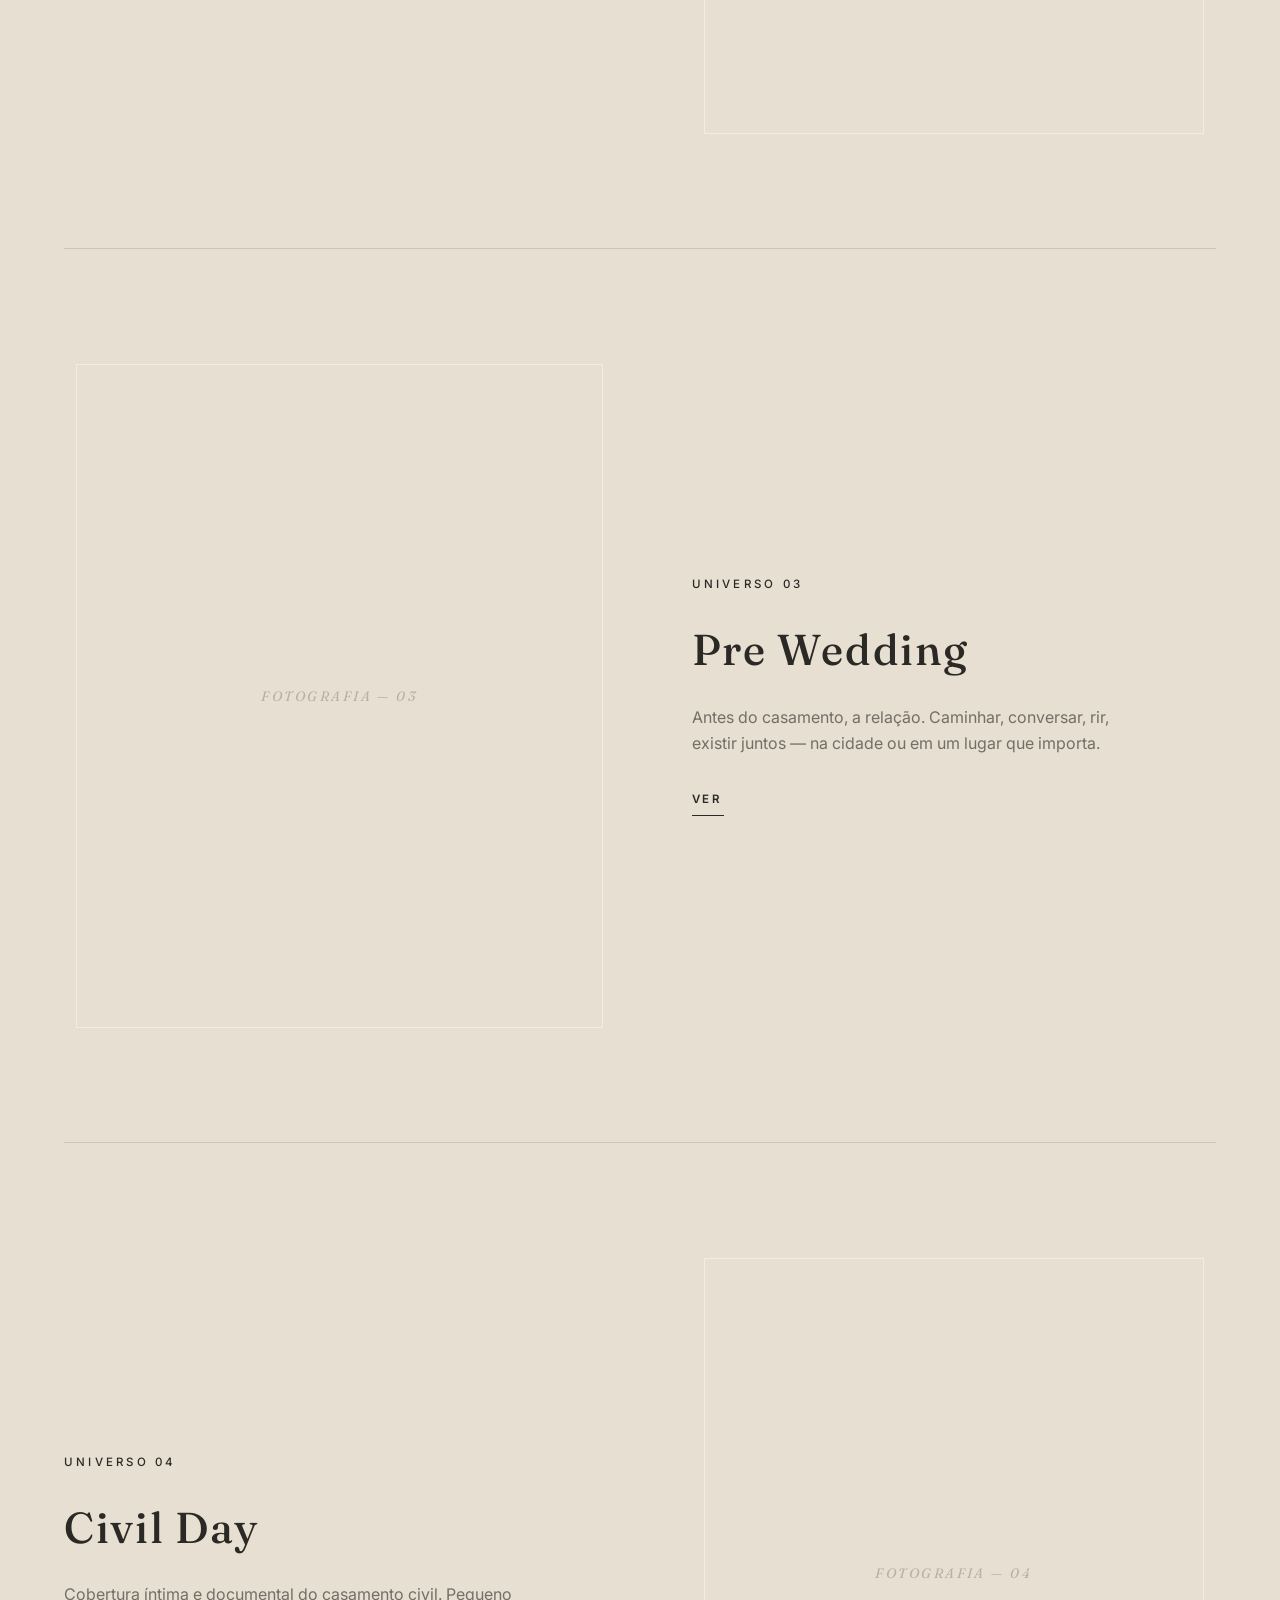
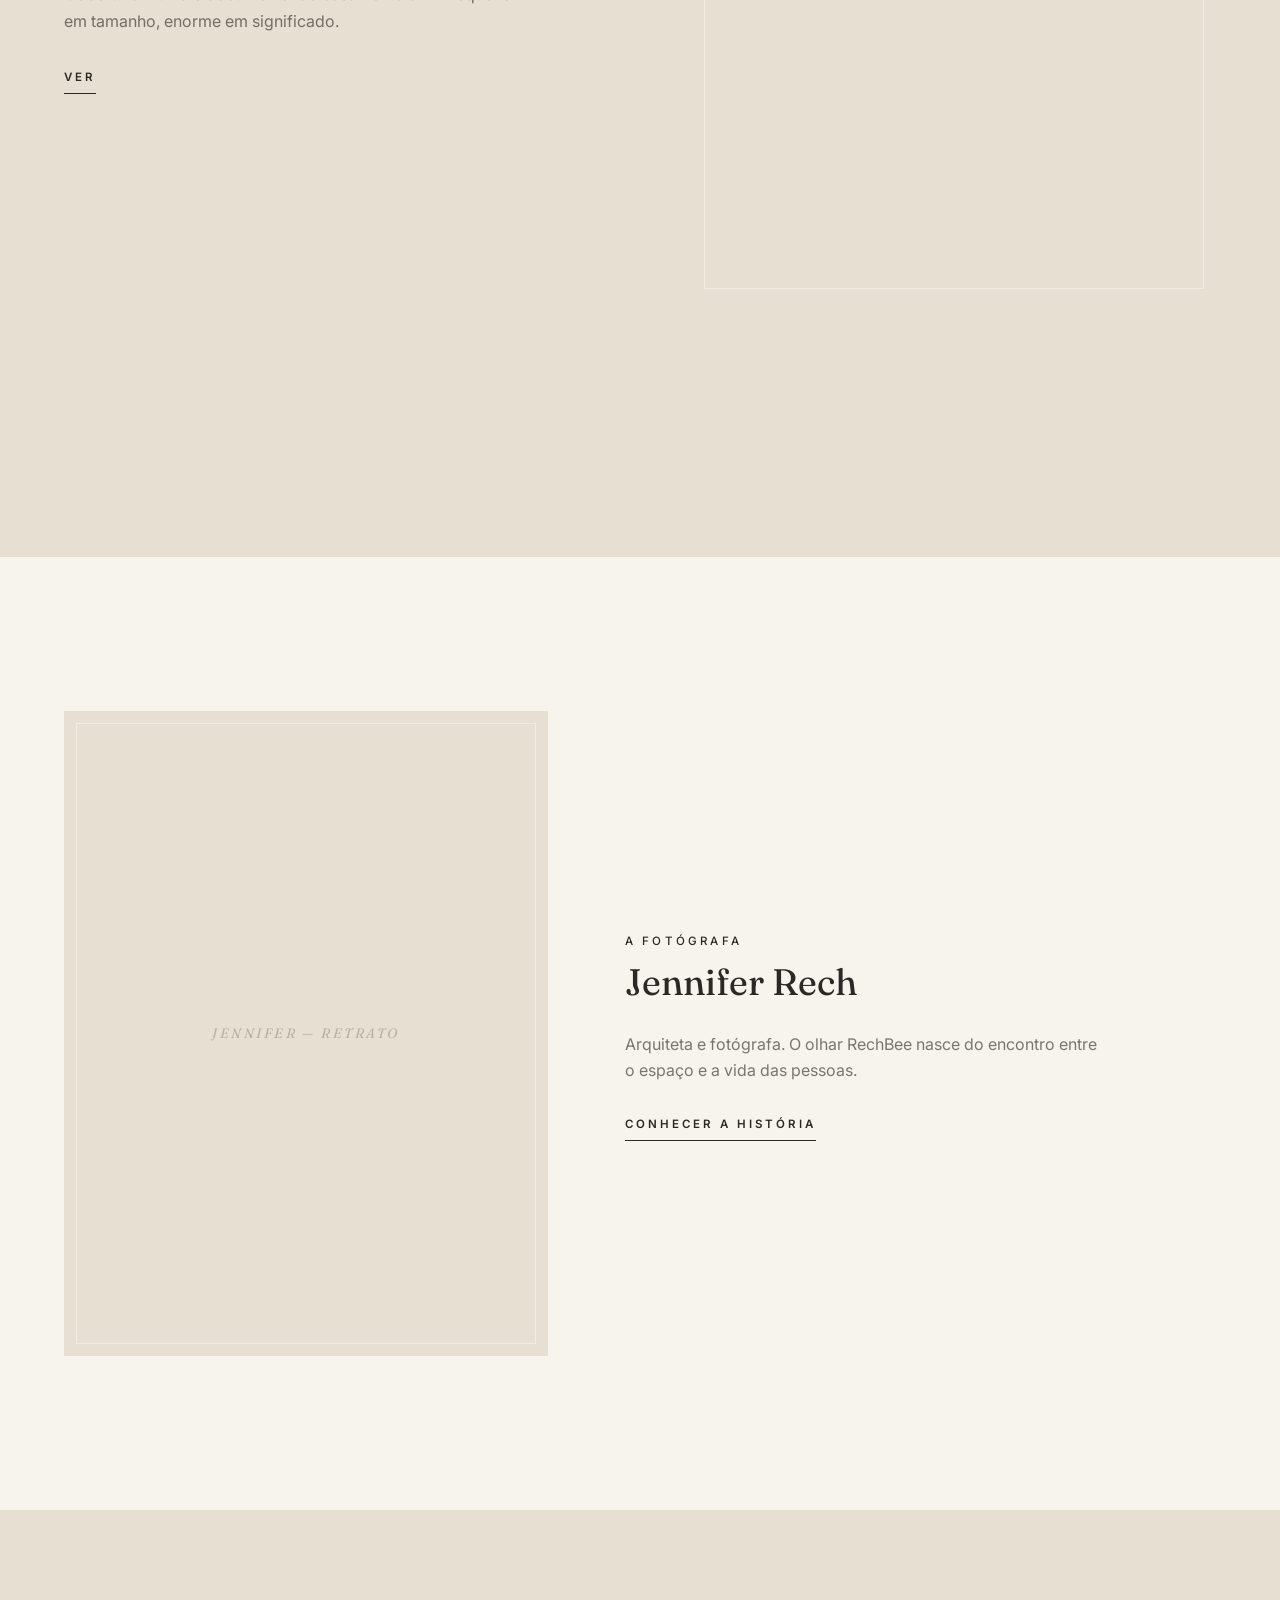
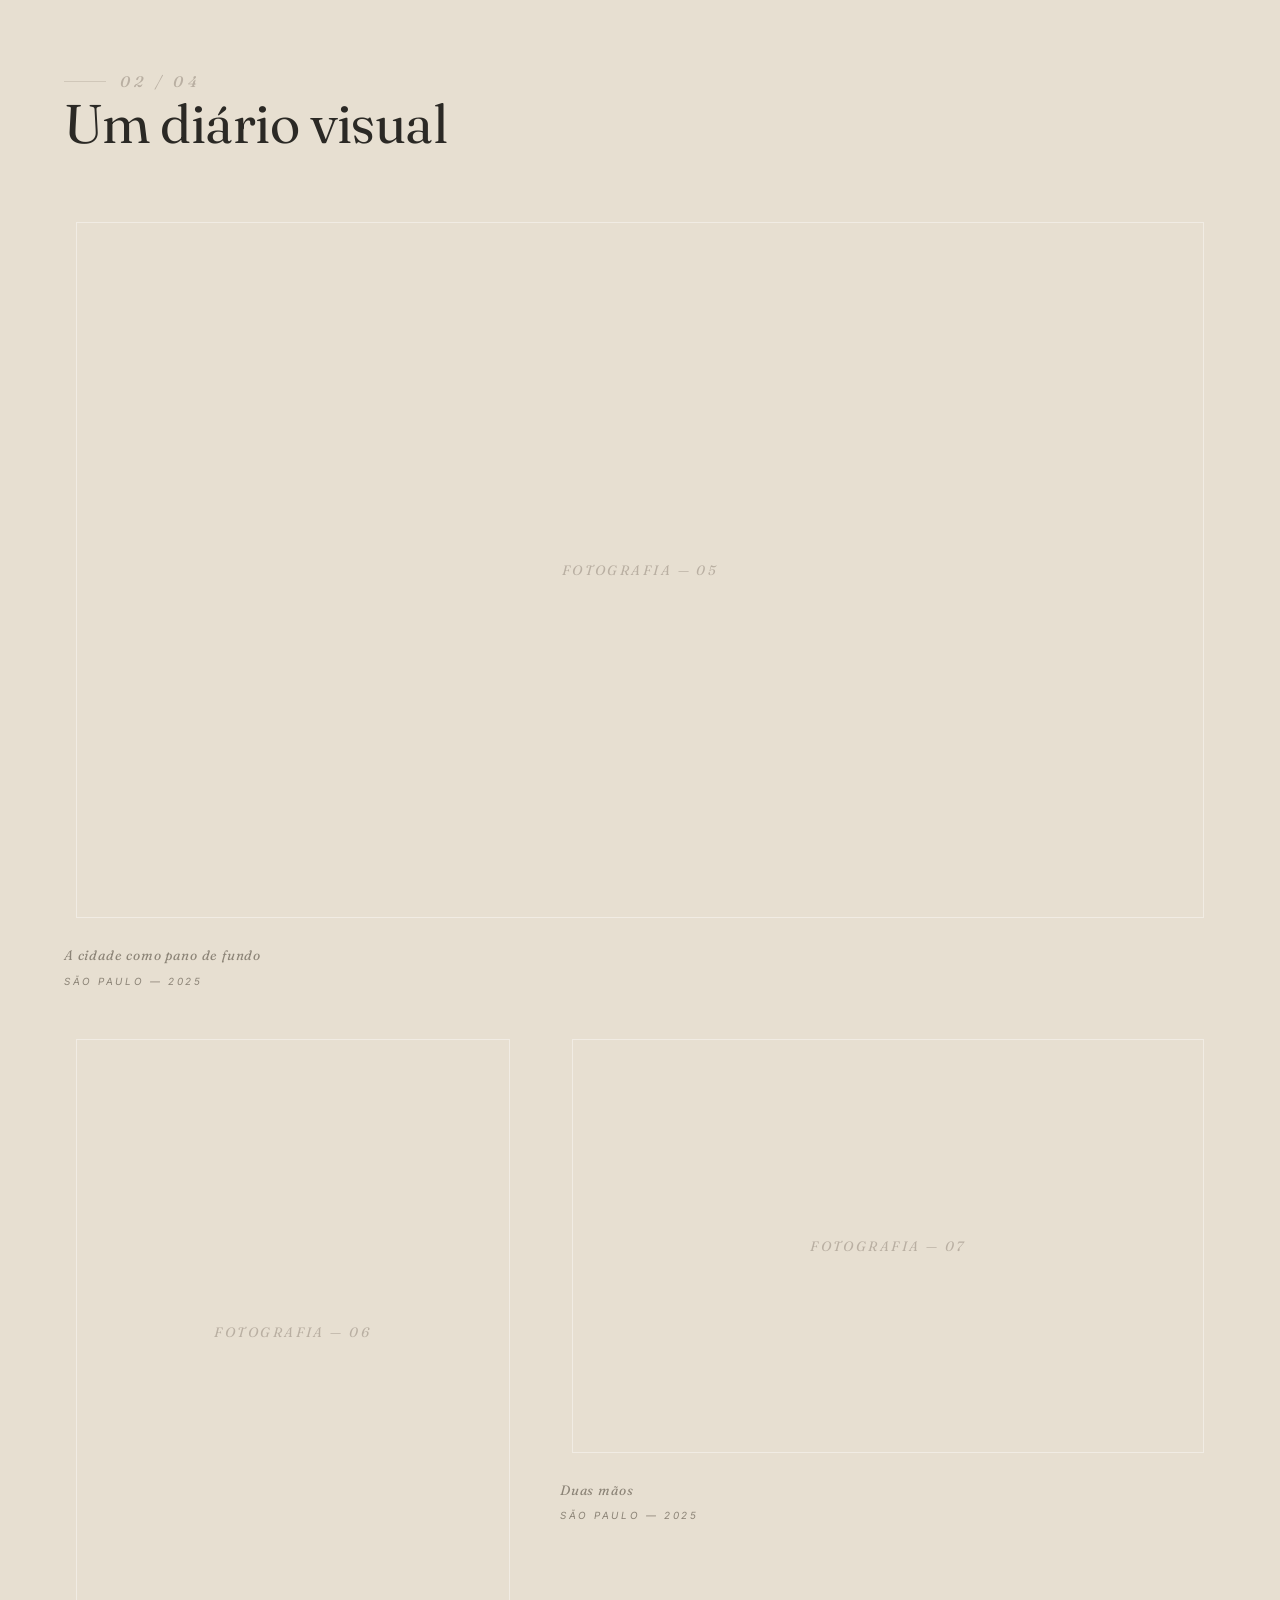
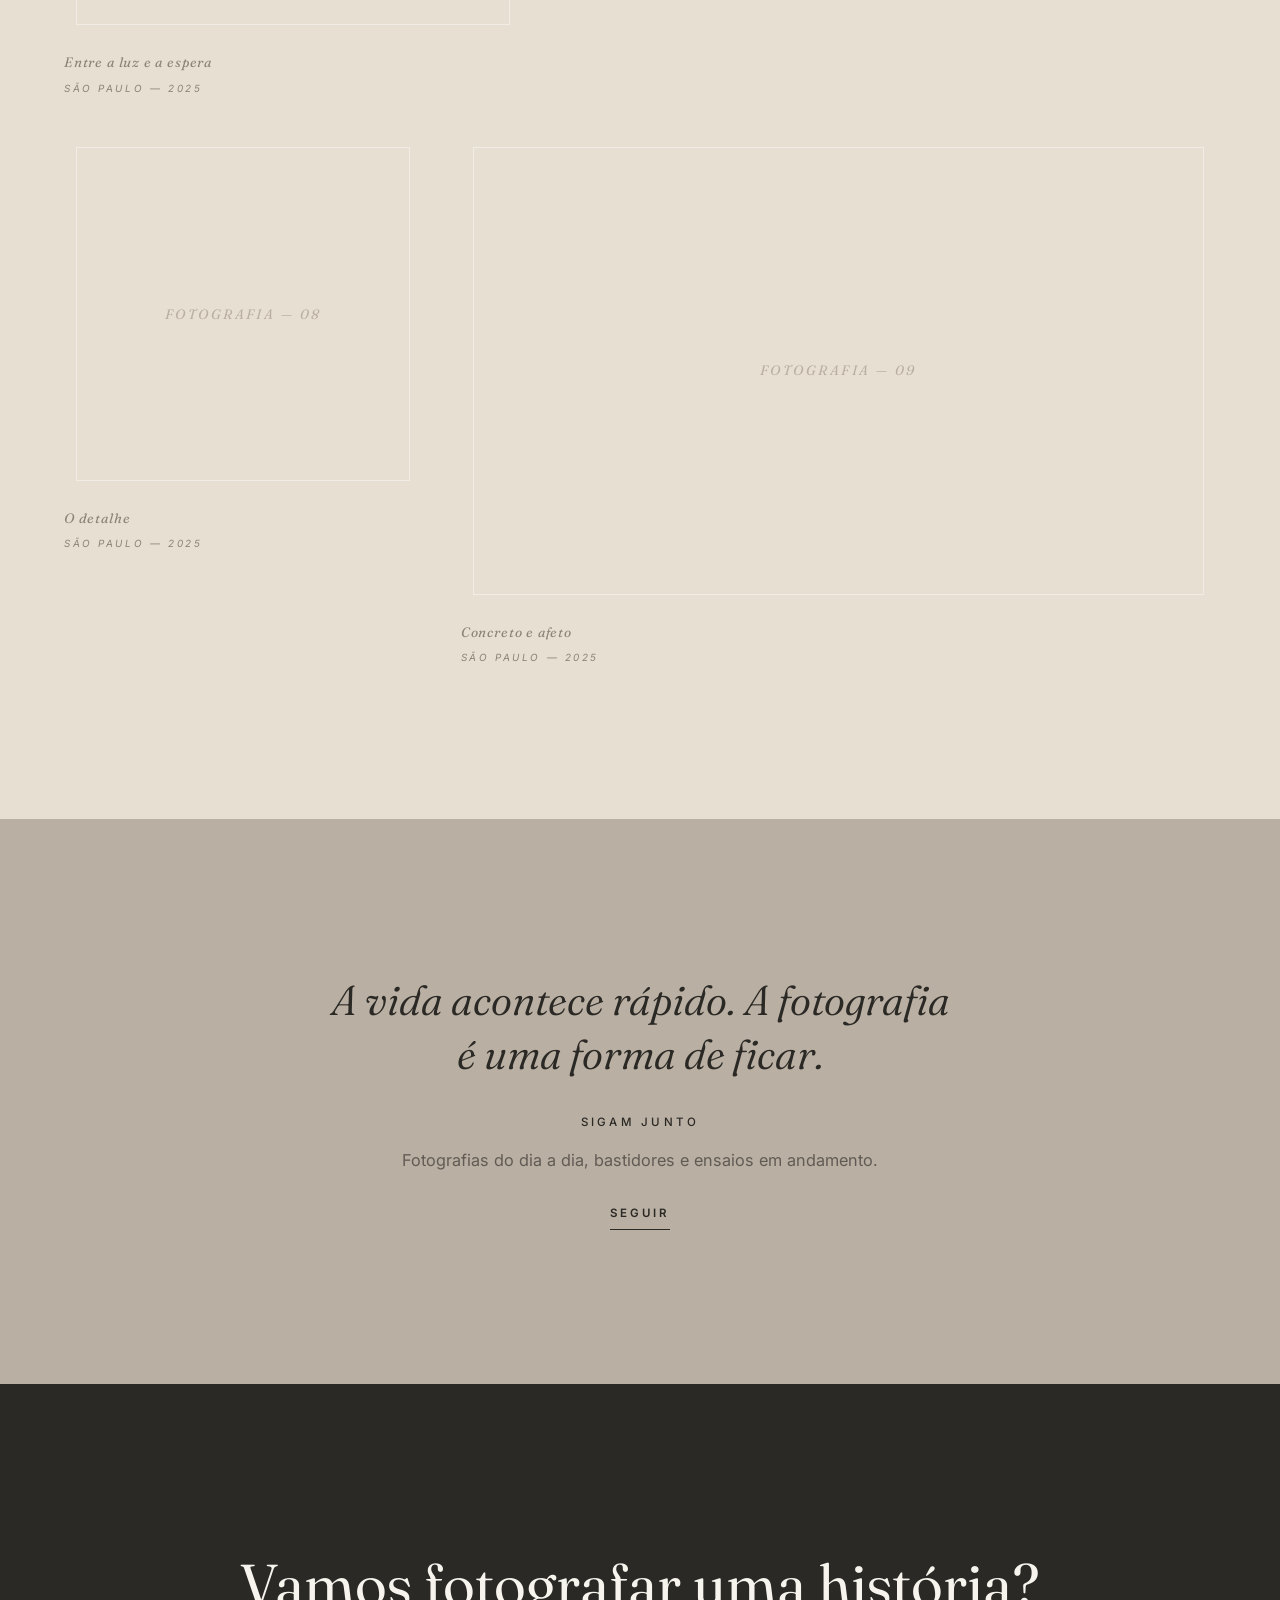
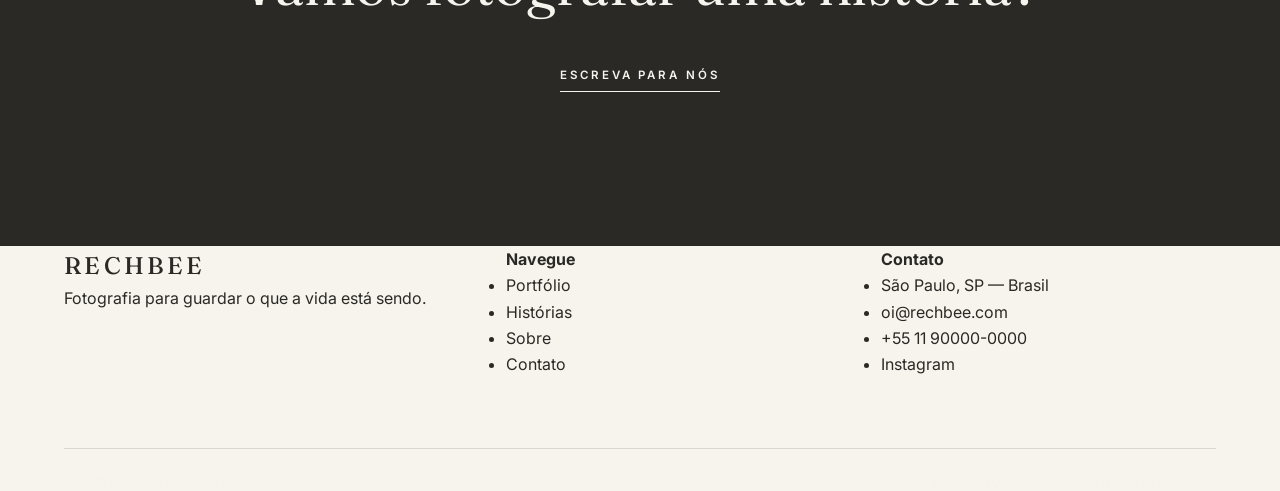
==== commit db7f9502: "Refina identidade: paleta exata, Inter, acento mel, marca RechBee Photography" ====
--- a/index.html
+++ b/index.html
@@ -3,11 +3,11 @@
 <head>
   <meta charset="UTF-8">
   <meta name="viewport" content="width=device-width, initial-scale=1.0">
-  <meta name="description" content="RechBee Photograph — Pessoas. Fases. Histórias. Fotografia autoral e documental para guardar o que a vida está sendo.">
-  <title>RechBee Photograph</title>
+  <meta name="description" content="RechBee Photography — Pessoas. Fases. Histórias. Fotografia autoral e documental para guardar o que a vida está sendo.">
+  <title>RechBee Photography</title>
   <link rel="preconnect" href="https://fonts.googleapis.com">
   <link rel="preconnect" href="https://fonts.gstatic.com" crossorigin>
-  <link href="https://fonts.googleapis.com/css2?family=Fraunces:ital,opsz,wght@0,9..144,300..700;1,9..144,300..700&family=Archivo:wght@300;400;500;600&display=swap" rel="stylesheet">
+  <link href="https://fonts.googleapis.com/css2?family=Fraunces:ital,opsz,wght@0,9..144,300..700;1,9..144,300..700&family=Inter:wght@300;400;500;600&display=swap" rel="stylesheet">
   <link rel="stylesheet" href="css/style.css">
 </head>
 <body data-page="home">
--- a/css/style.css
+++ b/css/style.css
@@ -1,15 +1,16 @@
 :root {
-  --bg: #F5F2EC;
-  --bg-deep: #EDE9E0;
-  --sand: #E2DCCF;
-  --taupe: #B7AE9F;
-  --concrete: #89827A;
-  --ink: #1C1A17;
-  --ink-soft: rgba(28, 26, 23, 0.62);
-  --line: #D9D2C2;
-  --line-dark: rgba(28, 26, 23, 0.14);
+  --bg: #F7F4EE;
+  --bg-deep: #E7DFD1;
+  --sand: #E7DFD1;
+  --taupe: #8C8477;
+  --concrete: #B9AFA2;
+  --ink: #2B2925;
+  --ink-soft: rgba(43, 41, 37, 0.62);
+  --line: rgba(185, 175, 162, 0.55);
+  --line-dark: rgba(43, 41, 37, 0.14);
+  --accent: #B98A3D;
   --serif: "Fraunces", Georgia, "Times New Roman", serif;
-  --sans: "Archivo", "Segoe UI", system-ui, sans-serif;
+  --sans: "Inter", "Segoe UI", system-ui, sans-serif;
   --ease: cubic-bezier(0.22, 1, 0.36, 1);
 }
 
@@ -73,7 +74,7 @@
 }
 
 .section--taupe {
-  background: var(--taupe);
+  background: var(--concrete);
   color: var(--ink);
 }
 
@@ -167,7 +168,7 @@
   font-size: 0.58rem;
   letter-spacing: 0.42em;
   text-transform: uppercase;
-  color: var(--concrete);
+  color: var(--taupe);
   margin-top: 6px;
 }
 
@@ -255,8 +256,8 @@
   position: absolute;
   inset: 0;
   background:
-    linear-gradient(180deg, rgba(28, 26, 23, 0.42) 0%, rgba(28, 26, 23, 0.68) 100%),
-    linear-gradient(115deg, #8d8577 0%, #c4b8a4 34%, #9a8e7d 62%, #6d675d 100%);
+    linear-gradient(180deg, rgba(43, 41, 37, 0.45) 0%, rgba(43, 41, 37, 0.72) 100%),
+    linear-gradient(115deg, #9d9386 0%, #cfc5b5 35%, #8C8477 65%, #5f594f 100%);
 }
 
 .hero-visual::after {
@@ -413,6 +414,7 @@
 
 .link-more:hover {
   gap: 18px;
+  border-bottom-color: var(--accent);
 }
 
 /* ---------- Editorial grid ---------- */
@@ -472,7 +474,7 @@
   font-family: var(--serif);
   font-style: italic;
   font-size: 0.85rem;
-  color: var(--concrete);
+  color: var(--taupe);
   margin-top: 14px;
   letter-spacing: 0.06em;
 }
@@ -483,7 +485,7 @@
   font-size: 0.62rem;
   letter-spacing: 0.26em;
   text-transform: uppercase;
-  color: var(--concrete);
+  color: var(--taupe);
   margin-top: 6px;
 }
 
@@ -661,7 +663,7 @@
 
 .filters button.active {
   color: var(--ink);
-  border-bottom: 1px solid var(--ink);
+  border-bottom: 1px solid var(--accent);
 }
 
 .grid-portfolio {
@@ -884,7 +886,7 @@
 .form-el textarea:focus,
 .form-el select:focus {
   outline: none;
-  border-bottom-color: var(--ink);
+  border-bottom-color: var(--accent);
 }
 
 .form-el label {
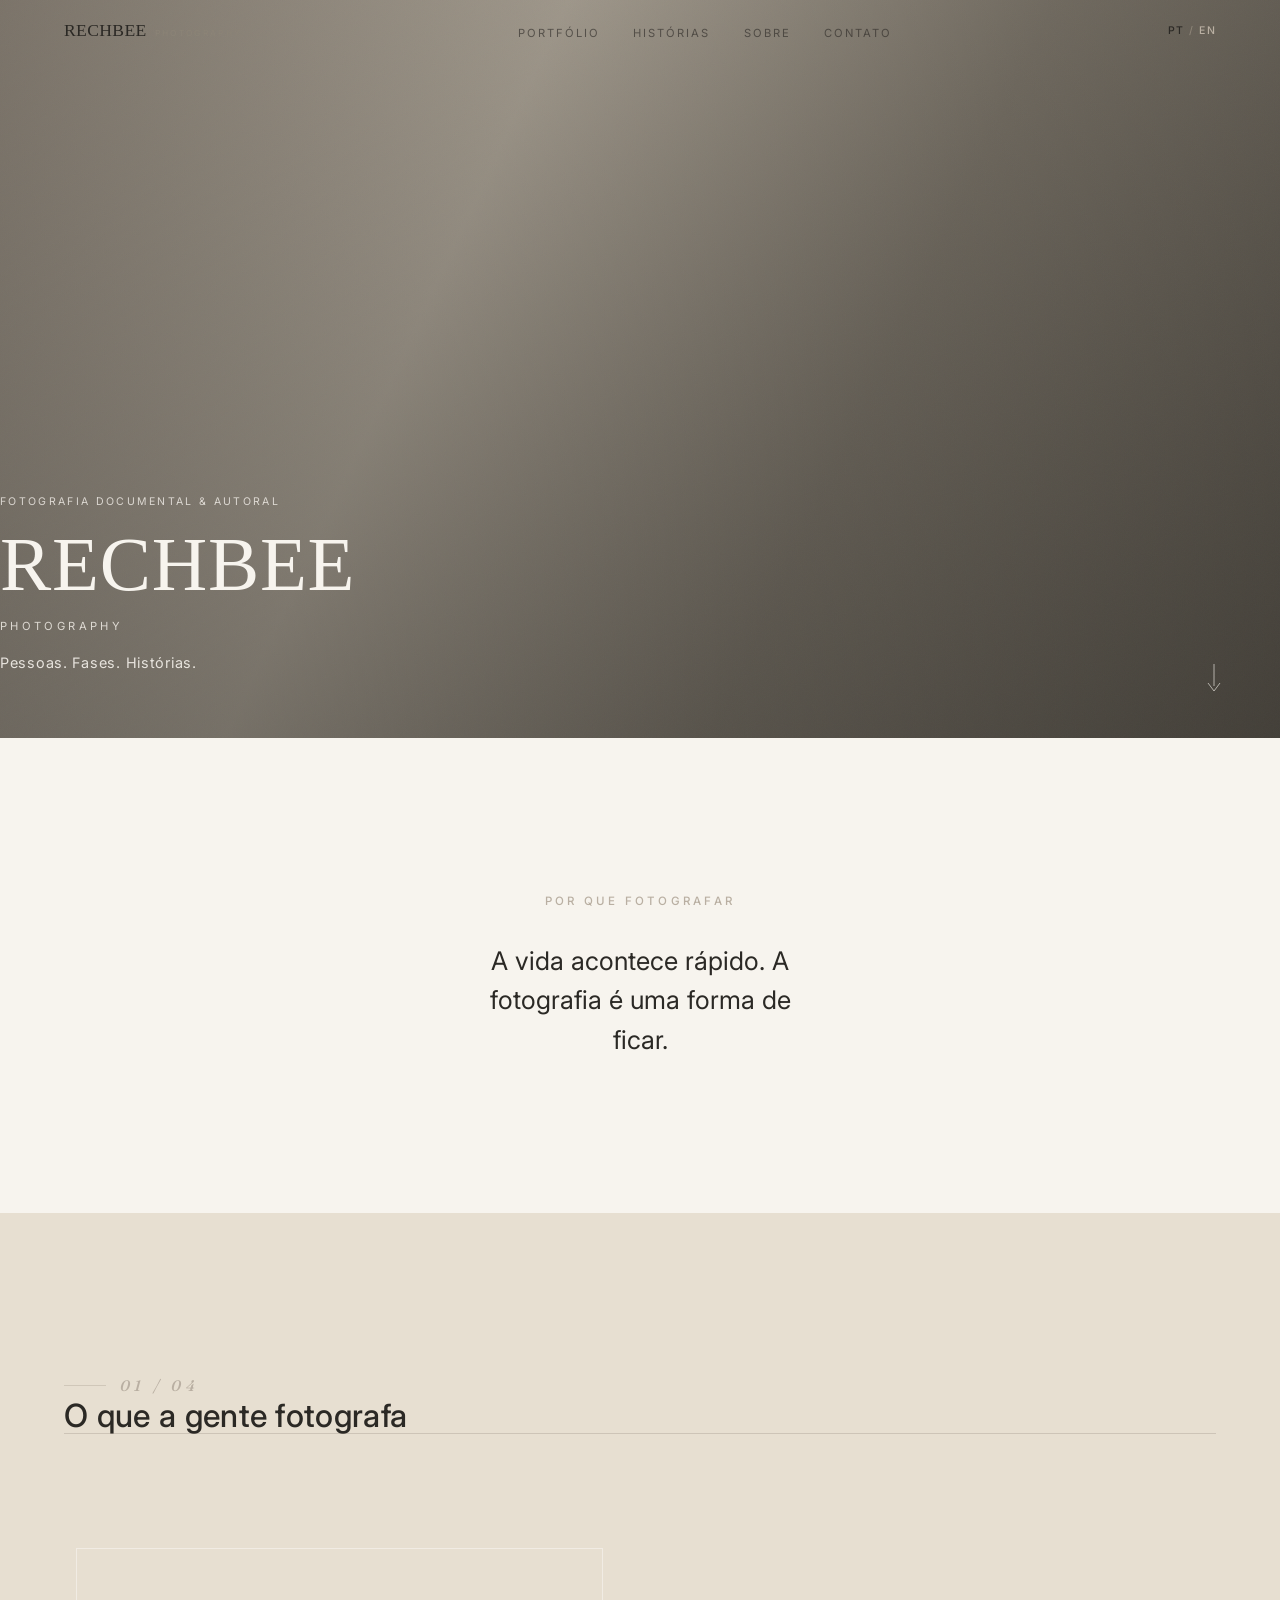
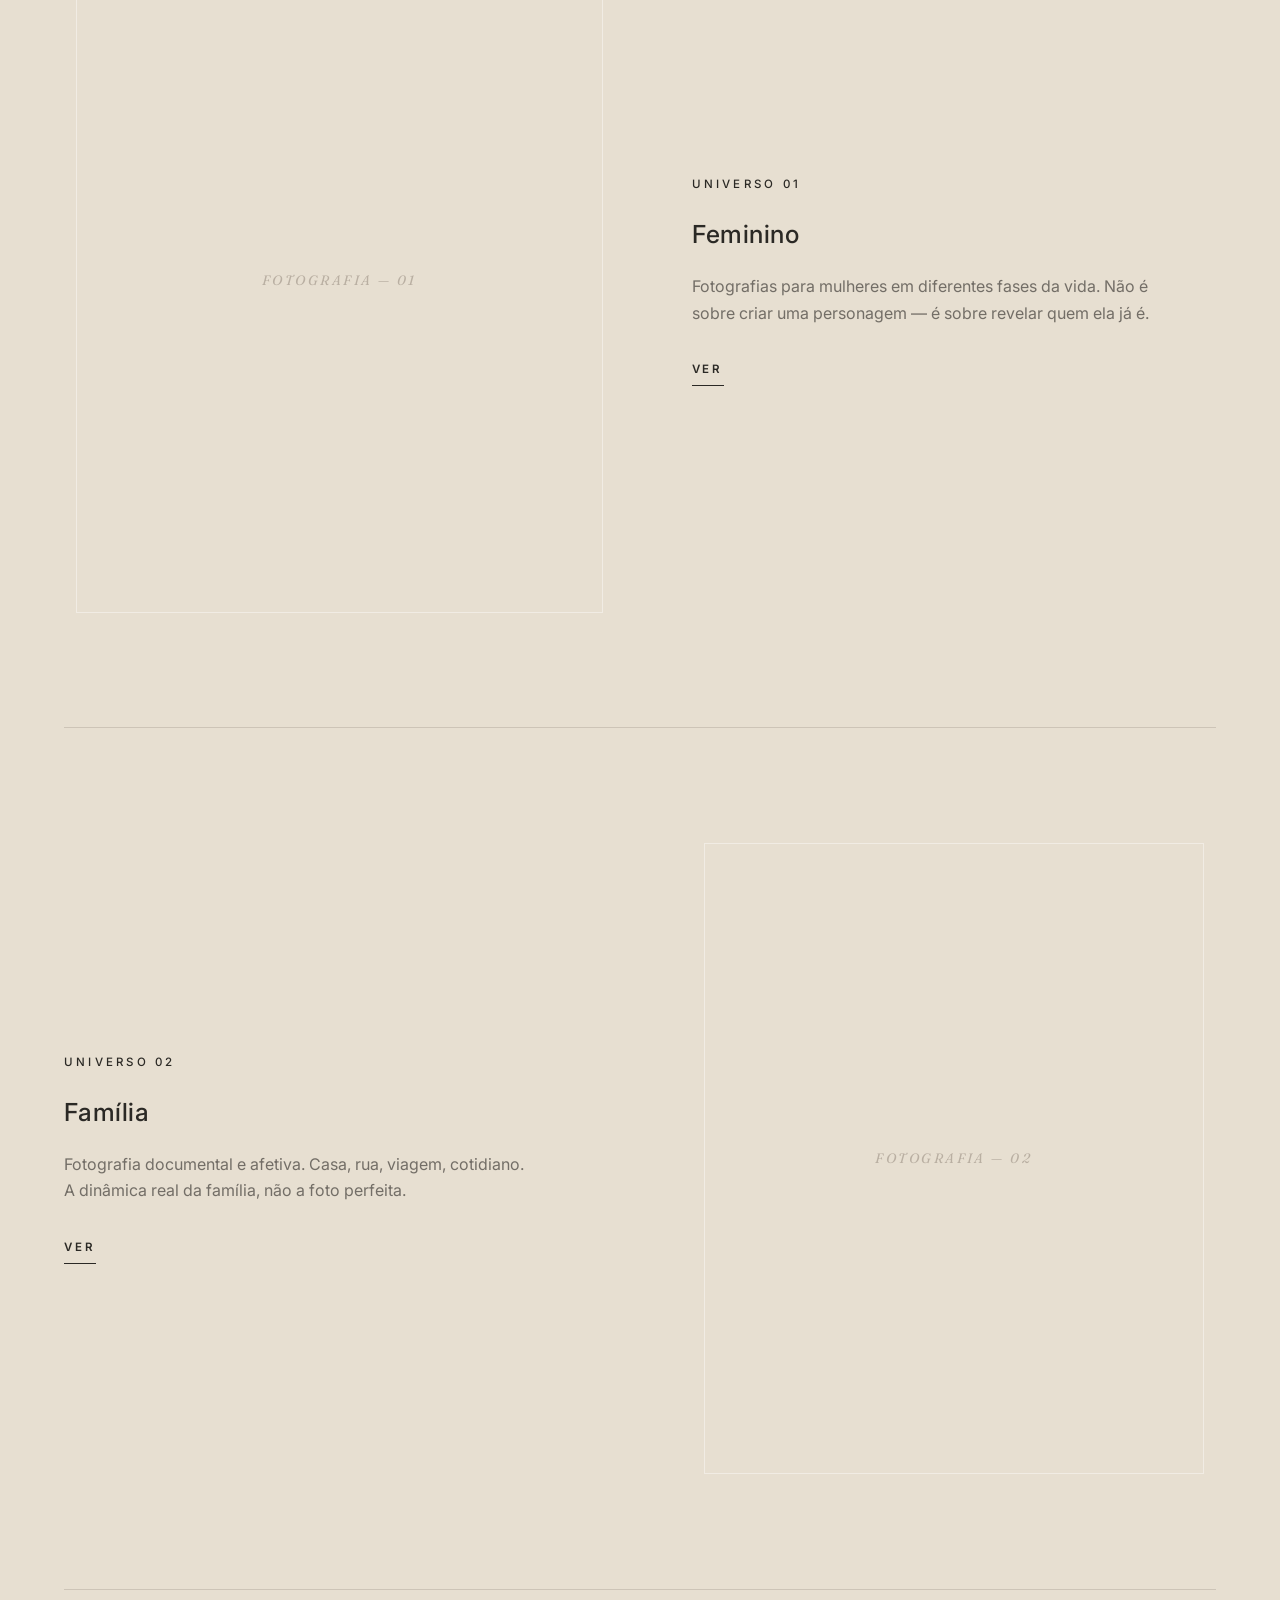
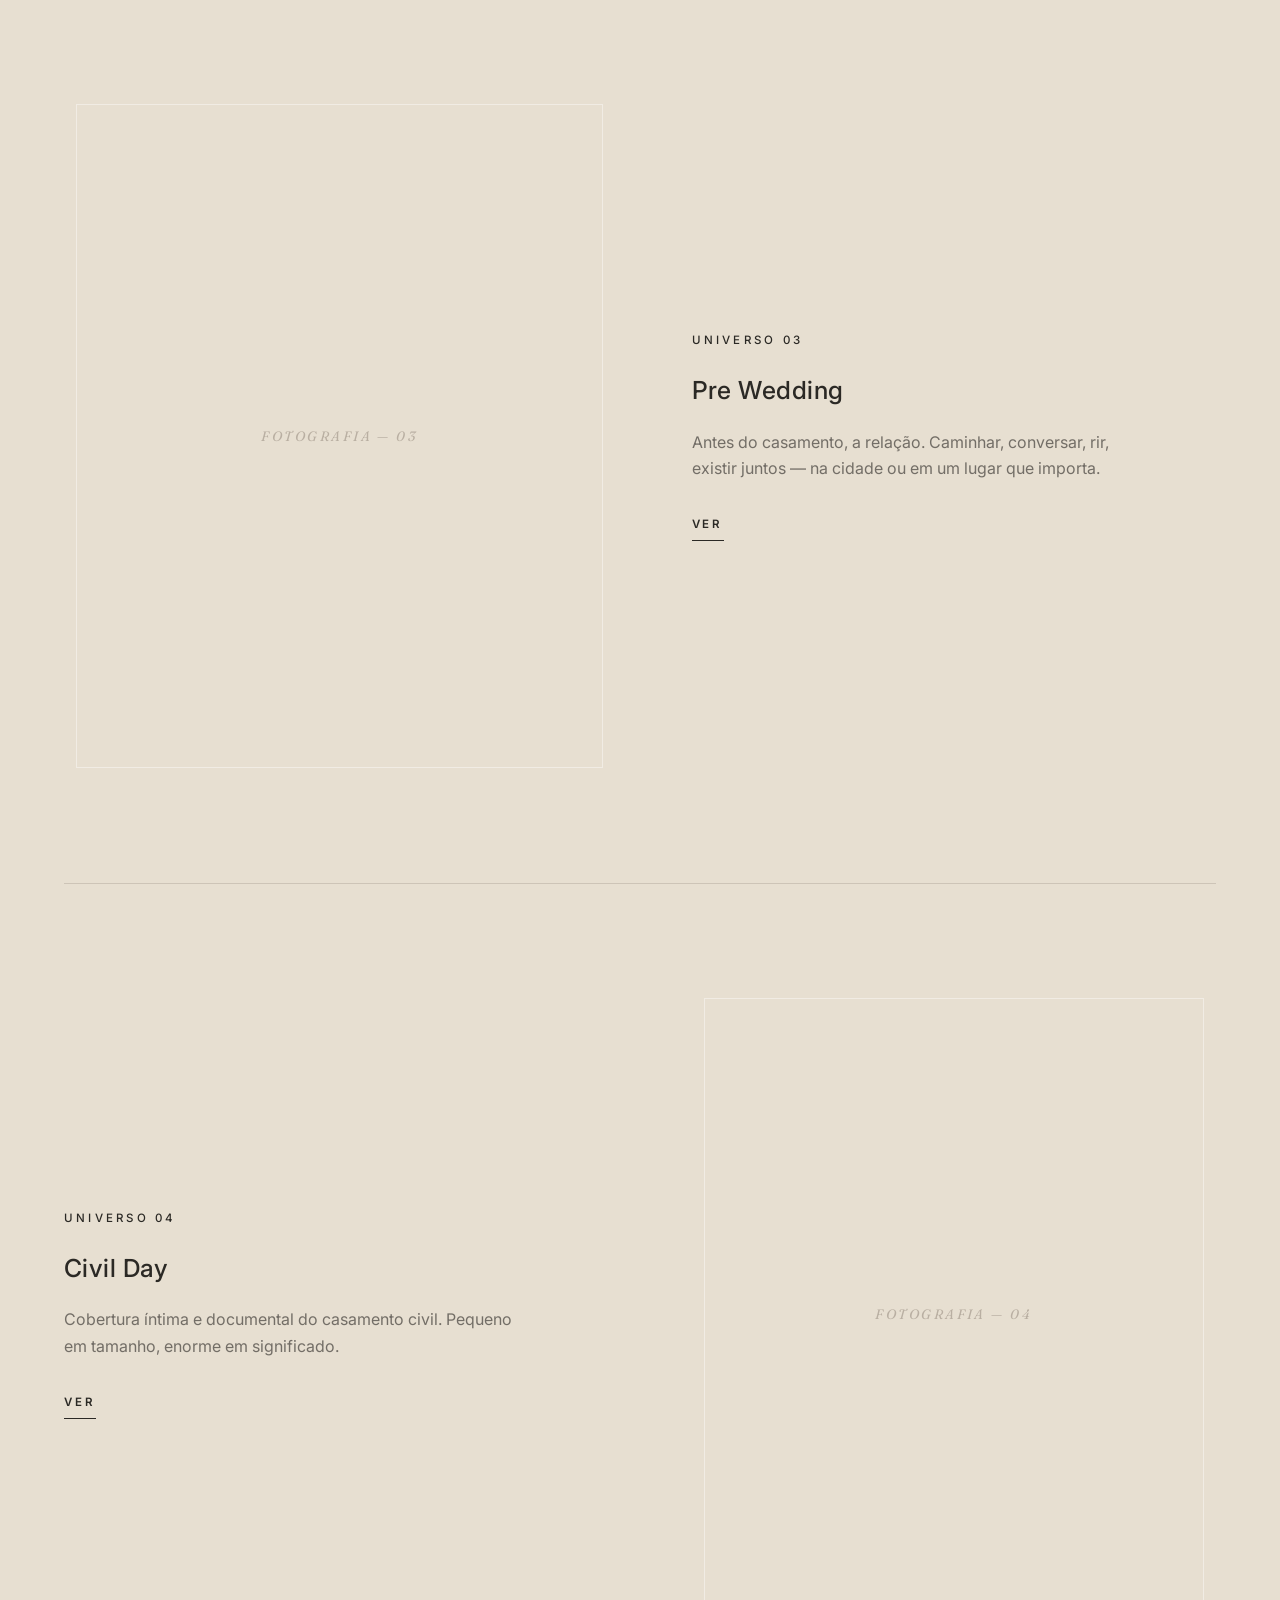
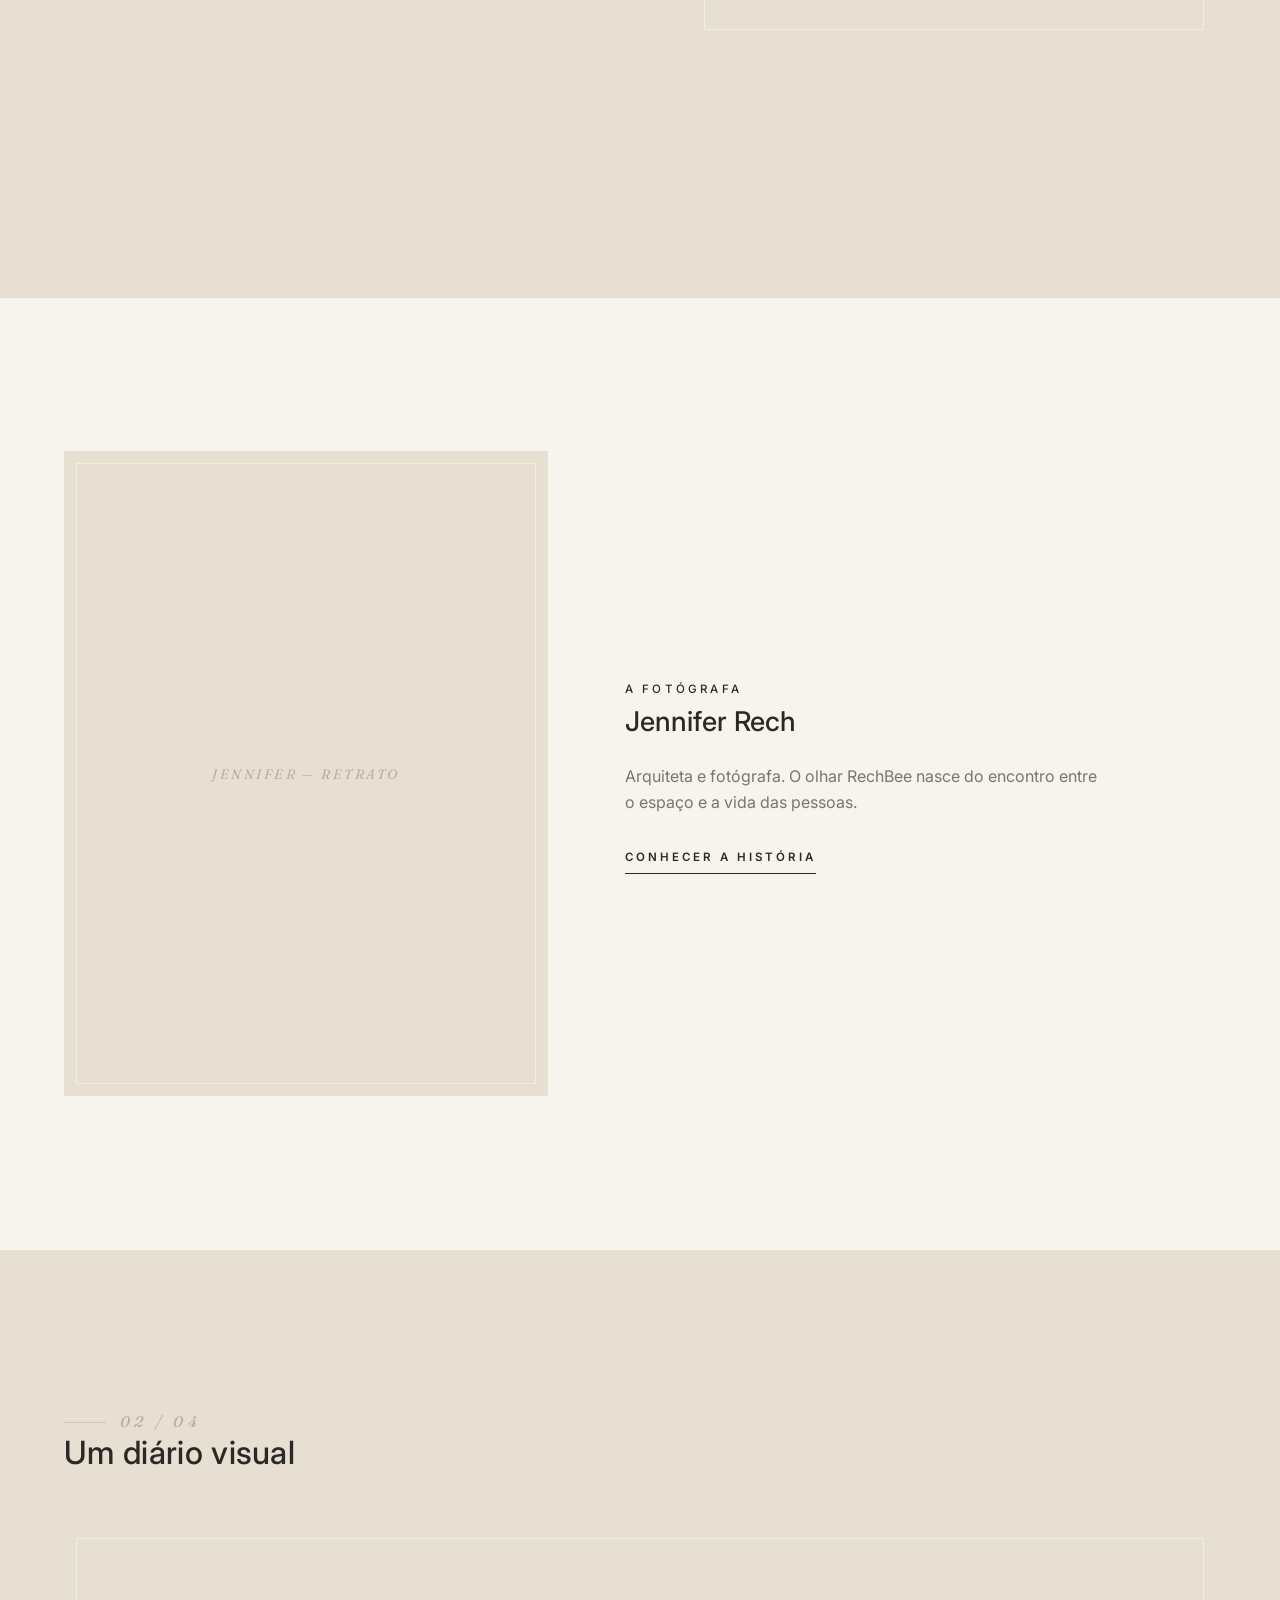
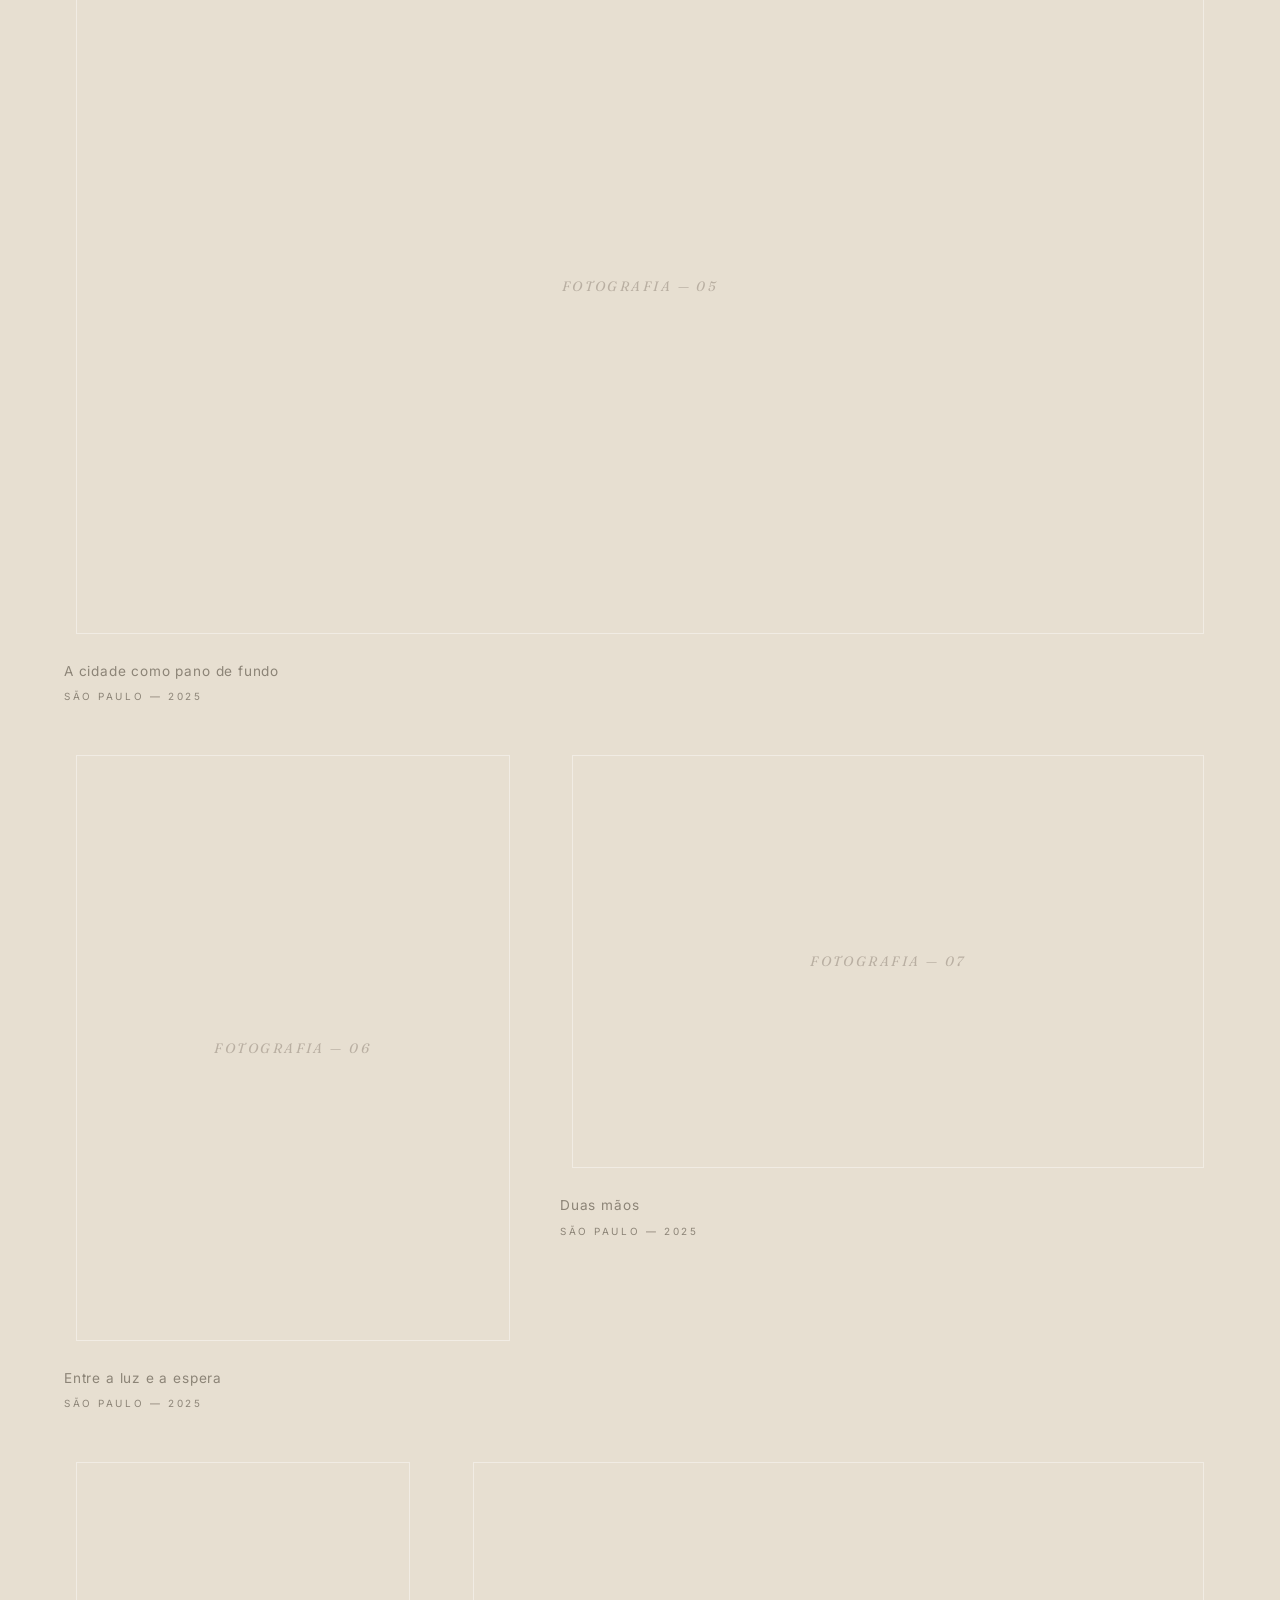
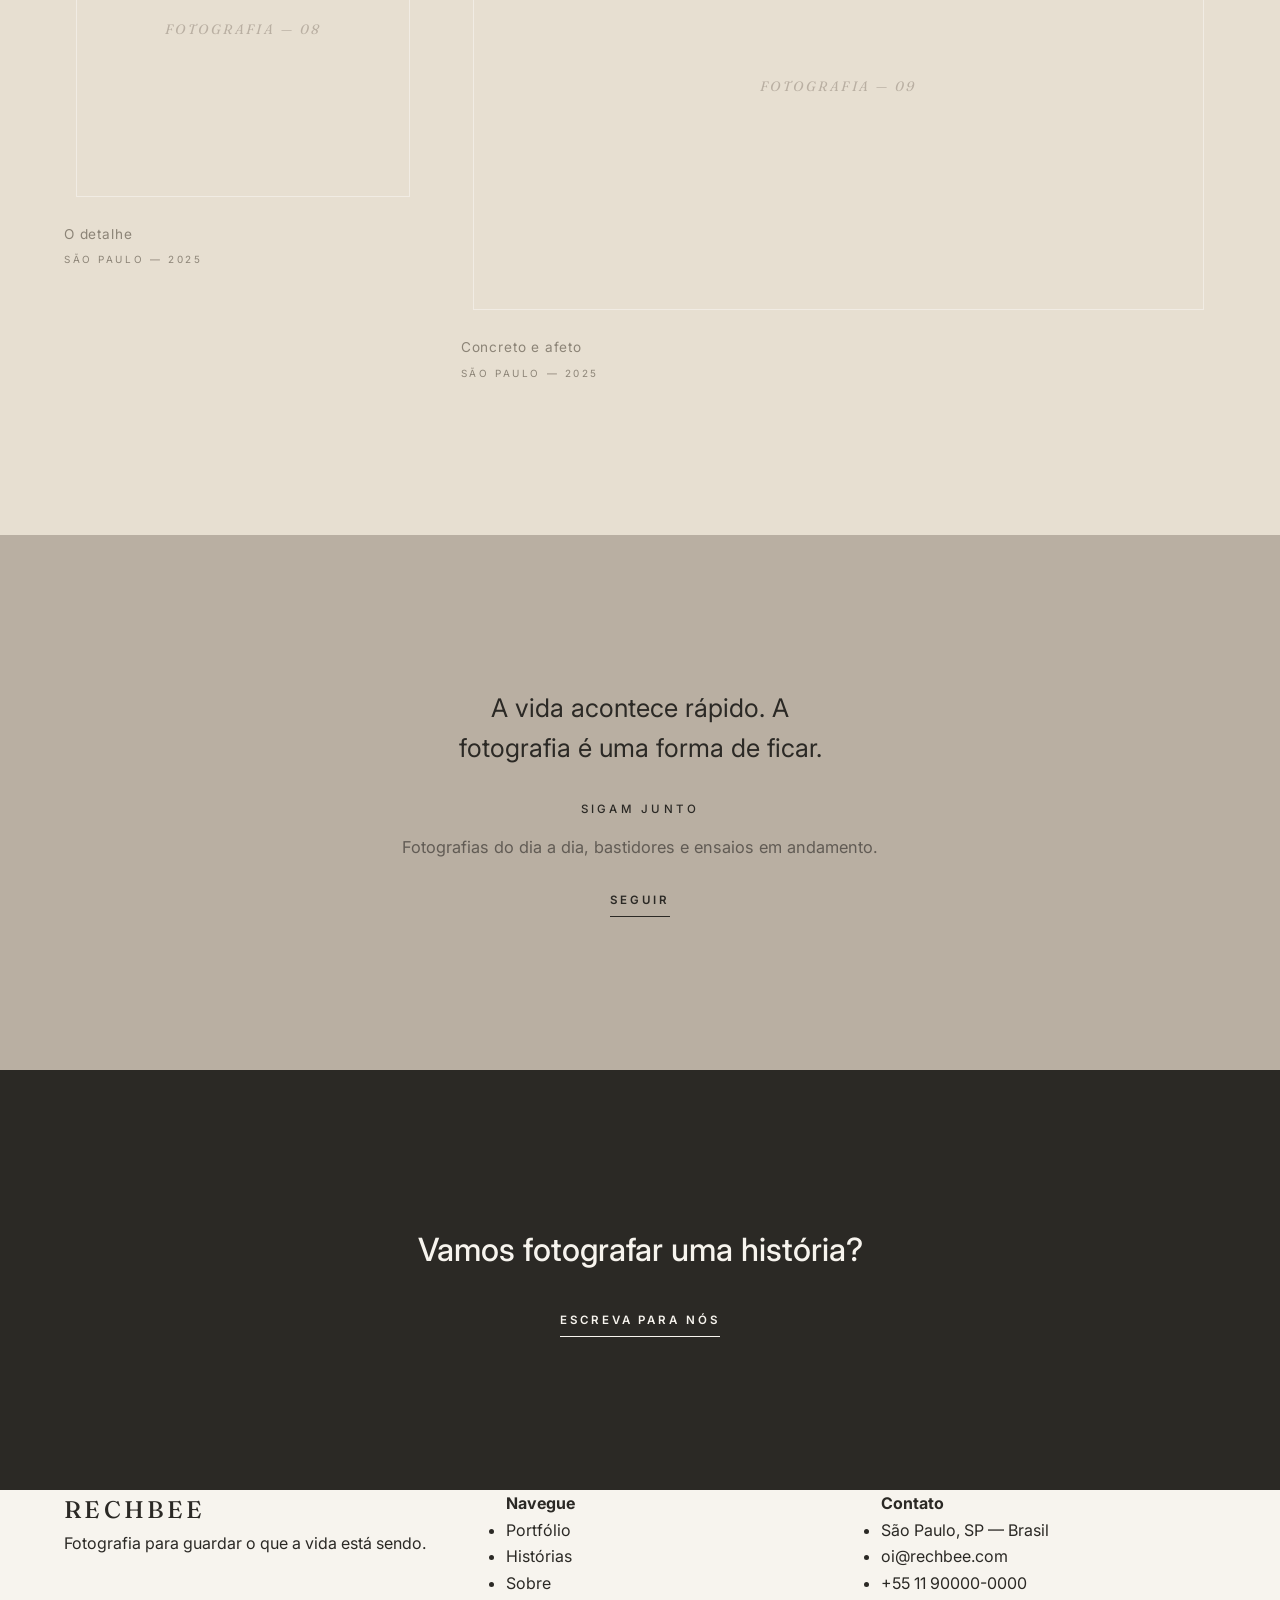
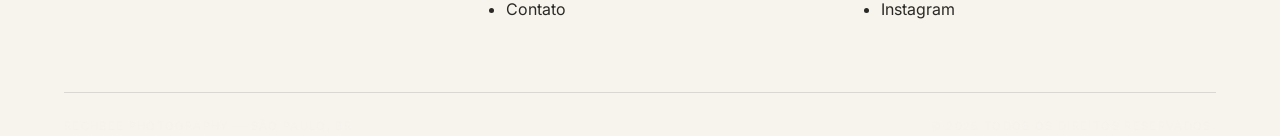
==== commit 2bb39e9c: "Home: hero leve e discreta, wordmark TAN Meringue, menu enxuto, idioma PT/EN" ====
--- a/index.html
+++ b/index.html
@@ -19,14 +19,20 @@
     <section class="hero">
       <div class="hero-visual"></div>
       <div class="hero-inner container">
-        <p class="label hero-label" data-i18n="hero.label">Fotografia documental &amp; autoral</p>
-        <h1 class="hero-title">RECHBEE</h1>
-        <p class="hero-sub" data-i18n="hero.sub">Pessoas. Fases. Histórias.</p>
+        <p class="hero-eyebrow" data-i18n="hero.label">Fotografia documental &amp; autoral</p>
+        <h1 class="wordmark">RECHBEE</h1>
+        <p class="hero-word-ph">photography</p>
+        <p class="hero-tag" data-i18n="hero.sub">Pessoas. Fases. Histórias.</p>
       </div>
-      <p class="hero-scroll" data-i18n="hero.scroll">deslizar</p>
+      <a class="hero-scroll" href="#manifesto" aria-label="Scroll">
+        <svg width="16" height="30" viewBox="0 0 16 30" fill="none" xmlns="http://www.w3.org/2000/svg">
+          <line x1="8" y1="1" x2="8" y2="23" stroke="currentColor" stroke-width="1"/>
+          <path d="M2 20L8 28L14 20" stroke="currentColor" stroke-width="1" fill="none"/>
+        </svg>
+      </a>
     </section>
 
-    <section class="section manifesto">
+    <section id="manifesto" class="section manifesto">
       <div class="container--narrow">
         <span class="label" data-i18n="manifesto.label">Por que fotografar</span>
         <p data-i18n="manifesto.text">A vida acontece rápido. A fotografia é uma forma de ficar.</p>
@@ -137,7 +143,7 @@
 
     <section class="section section--dark">
       <div class="container uni-msg reveal">
-        <h2 class="serif" style="font-weight: 380; font-size: clamp(1.9rem, 5.4vw, 3.6rem);" data-i18n="home.cta.title">Vamos fotografar uma história?</h2>
+        <h2 data-i18n="home.cta.title">Vamos fotografar uma história?</h2>
         <p style="margin-top: 28px;"><a class="link-more" style="border-color: var(--bg); color: var(--bg);" href="contact.html" data-i18n="home.cta.link">escreva para nós</a></p>
       </div>
     </section>
--- a/css/style.css
+++ b/css/style.css
@@ -14,6 +14,23 @@
   --ease: cubic-bezier(0.22, 1, 0.36, 1);
 }
 
+/* Wordmark RechBee — fonte TAN Meringue (arquivo em /fonts/TAN-Meringue.woff2).
+   Ate o arquivo ser adicionado, cai no fallback serif generico. */
+@font-face {
+  font-family: "TAN Meringue";
+  src: url("/fonts/TAN-Meringue.woff2") format("woff2");
+  font-weight: 400;
+  font-style: normal;
+  font-display: swap;
+}
+
+.wordmark {
+  font-family: "TAN Meringue", Georgia, serif;
+  font-weight: 400;
+  letter-spacing: 0.01em;
+  text-transform: none;
+}
+
 * {
   margin: 0;
   padding: 0;
@@ -134,14 +151,14 @@
   position: fixed;
   inset: 0 0 auto 0;
   z-index: 90;
-  padding: 26px 0;
+  padding: 18px 0;
   transition: background 0.4s var(--ease), padding 0.4s var(--ease);
 }
 
 .header.scrolled {
-  background: rgba(245, 242, 236, 0.92);
+  background: rgba(247, 244, 238, 0.94);
   backdrop-filter: blur(10px);
-  padding: 14px 0;
+  padding: 11px 0;
   border-bottom: 1px solid var(--line-dark);
 }
 
@@ -153,36 +170,39 @@
 
 .brand {
   display: flex;
-  flex-direction: column;
+  align-items: baseline;
+  gap: 8px;
   line-height: 1;
 }
 
 .brand-name {
-  font-family: var(--serif);
-  font-weight: 500;
-  font-size: 1.35rem;
-  letter-spacing: 0.16em;
+  font-family: "TAN Meringue", Georgia, serif;
+  font-weight: 400;
+  font-size: 1.1rem;
+  letter-spacing: 0.02em;
+  text-transform: none;
+  color: var(--ink);
 }
 
 .brand-tag {
-  font-size: 0.58rem;
-  letter-spacing: 0.42em;
+  font-size: 0.52rem;
+  font-weight: 400;
+  letter-spacing: 0.28em;
   text-transform: uppercase;
   color: var(--taupe);
-  margin-top: 6px;
 }
 
 .nav-links {
   display: flex;
   align-items: center;
-  gap: clamp(20px, 3.4vw, 44px);
+  gap: clamp(18px, 2.6vw, 36px);
   list-style: none;
 }
 
 .nav-links a {
-  font-size: 0.74rem;
-  font-weight: 500;
-  letter-spacing: 0.24em;
+  font-size: 0.7rem;
+  font-weight: 400;
+  letter-spacing: 0.18em;
   text-transform: uppercase;
   color: var(--ink-soft);
   transition: color 0.25s ease;
@@ -195,21 +215,30 @@
 
 .lang-toggle {
   font-family: var(--sans);
-  font-size: 0.72rem;
-  font-weight: 600;
-  letter-spacing: 0.18em;
-  text-transform: uppercase;
+  font-size: 0.66rem;
+  font-weight: 500;
+  letter-spacing: 0.14em;
   background: none;
-  border: 1px solid var(--line-dark);
+  border: none;
+  border-bottom: 1px solid transparent;
+  color: var(--taupe);
+  padding: 2px 0;
+  cursor: pointer;
+  transition: color 0.25s ease, border-bottom-color 0.25s ease;
+}
+
+.lang-toggle .lang-item {
+  color: var(--concrete);
+  transition: color 0.25s ease;
+}
+
+.lang-toggle .lang-item.active {
   color: var(--ink);
-  padding: 8px 16px;
-  border-radius: 999px;
-  cursor: pointer;
-  transition: all 0.25s ease;
 }
 
 .lang-toggle:hover {
-  border-color: var(--ink);
+  color: var(--ink);
+  border-bottom-color: var(--accent);
 }
 
 .nav-toggle {
@@ -245,7 +274,8 @@
 
 .hero {
   position: relative;
-  min-height: 100svh;
+  height: 82svh;
+  min-height: 560px;
   display: flex;
   align-items: flex-end;
   color: var(--bg);
@@ -256,7 +286,7 @@
   position: absolute;
   inset: 0;
   background:
-    linear-gradient(180deg, rgba(43, 41, 37, 0.45) 0%, rgba(43, 41, 37, 0.72) 100%),
+    linear-gradient(180deg, rgba(43, 41, 37, 0.3) 0%, rgba(43, 41, 37, 0.55) 100%),
     linear-gradient(115deg, #9d9386 0%, #cfc5b5 35%, #8C8477 65%, #5f594f 100%);
 }
 
@@ -272,43 +302,57 @@
   position: relative;
   z-index: 2;
   width: 100%;
-  padding: 0 0 9vh;
-}
-
-.hero-label {
-  color: rgba(245, 242, 236, 0.8);
-  margin-bottom: 22px;
-}
-
-.hero-title {
-  font-family: var(--serif);
-  font-weight: 420;
-  font-size: clamp(3rem, 11vw, 8.5rem);
-  line-height: 0.98;
-  letter-spacing: 0.04em;
-}
-
-.hero-sub {
-  font-family: var(--serif);
-  font-weight: 380;
-  font-style: italic;
-  font-size: clamp(1.05rem, 2.6vw, 1.7rem);
-  letter-spacing: 0.24em;
-  text-transform: uppercase;
-  color: rgba(245, 242, 236, 0.94);
-  margin-top: 26px;
+  padding: 0 0 7vh;
+}
+
+.hero-eyebrow {
+  font-size: 0.66rem;
+  font-weight: 400;
+  letter-spacing: 0.22em;
+  text-transform: uppercase;
+  color: rgba(247, 244, 238, 0.78);
+  margin-bottom: 16px;
+}
+
+.hero .wordmark {
+  font-size: clamp(3rem, 6vw, 6rem);
+  line-height: 1.02;
+  color: var(--bg);
+}
+
+.hero-word-ph {
+  font-size: 0.7rem;
+  font-weight: 400;
+  letter-spacing: 0.3em;
+  text-transform: uppercase;
+  color: rgba(247, 244, 238, 0.8);
+  margin-top: 12px;
+}
+
+.hero-tag {
+  font-size: 0.9rem;
+  font-weight: 400;
+  letter-spacing: 0.05em;
+  color: rgba(247, 244, 238, 0.88);
+  margin-top: 16px;
 }
 
 .hero-scroll {
   position: absolute;
   z-index: 2;
   right: 4vw;
-  bottom: 6vh;
-  writing-mode: vertical-rl;
-  font-size: 0.62rem;
-  letter-spacing: 0.34em;
-  text-transform: uppercase;
-  color: rgba(245, 242, 236, 0.66);
+  bottom: 5vh;
+  width: 30px;
+  height: 30px;
+  display: flex;
+  align-items: center;
+  justify-content: center;
+  color: rgba(247, 244, 238, 0.62);
+  transition: color 0.25s ease;
+}
+
+.hero-scroll:hover {
+  color: var(--bg);
 }
 
 /* ---------- Manifesto ---------- */
@@ -999,15 +1043,62 @@
   transform: none;
 }
 
+/* ---------- Home: tipografia discreta (a unica expressiva e o wordmark) ---------- */
+
+body[data-page="home"] .sec-title {
+  font-family: var(--sans);
+  font-weight: 500;
+  font-size: clamp(1.25rem, 2.8vw, 2rem);
+  letter-spacing: 0.01em;
+}
+
+body[data-page="home"] .manifesto p,
+body[data-page="home"] .quote blockquote {
+  font-family: var(--sans);
+  font-style: normal;
+  font-weight: 400;
+  font-size: clamp(1.05rem, 2.4vw, 1.6rem);
+  line-height: 1.55;
+}
+
+body[data-page="home"] .universo-body h3 {
+  font-family: var(--sans);
+  font-weight: 500;
+  font-size: clamp(1.1rem, 2.2vw, 1.55rem);
+  letter-spacing: 0.02em;
+}
+
+body[data-page="home"] .about-strip h2 {
+  font-family: var(--sans);
+  font-weight: 500;
+  font-size: clamp(1.1rem, 2.4vw, 1.7rem);
+}
+
+body[data-page="home"] .uni-msg h2 {
+  font-family: var(--sans);
+  font-weight: 500;
+  font-size: clamp(1.2rem, 2.8vw, 2rem);
+}
+
+body[data-page="home"] .figcaption,
+body[data-page="home"] .figcaption small {
+  font-family: var(--sans);
+  font-style: normal;
+}
+
 /* ---------- Responsive ---------- */
 
 @media (max-width: 900px) {
+  .hero {
+    height: 74svh;
+  }
+
   .nav-links {
     position: fixed;
     inset: 0;
     flex-direction: column;
     justify-content: center;
-    gap: 34px;
+    gap: 28px;
     background: var(--bg);
     opacity: 0;
     pointer-events: none;
@@ -1028,25 +1119,39 @@
     z-index: 2;
   }
 
-body.menu-open .header {
-  background: rgba(245, 242, 236, 0.96);
-}
-
-body[data-page="home"] .header:not(.scrolled) .brand-name,
-body[data-page="home"] .header:not(.scrolled) .brand-tag,
-body[data-page="home"] .header:not(.scrolled) .nav-links a {
-  color: var(--bg);
-}
-
-body[data-page="home"] .header:not(.scrolled) .lang-toggle {
-  color: var(--bg);
-  border-color: rgba(245, 242, 236, 0.55);
-}
-
-.lang-toggle {
-  position: relative;
-  z-index: 3;
-}
+  .lang-toggle {
+    position: fixed;
+    left: 8vw;
+    bottom: 7vh;
+    z-index: 5;
+    display: none;
+  }
+
+  body.menu-open .lang-toggle {
+    display: block;
+  }
+
+  body.menu-open .header .nav-links a,
+  body.menu-open .header .lang-toggle,
+  body.menu-open .header .lang-toggle .lang-item,
+  body.menu-open .header .brand-name {
+    color: var(--ink);
+  }
+
+  body.menu-open .header {
+    background: rgba(247, 244, 238, 0.97);
+  }
+
+  body[data-page="home"] .header:not(.scrolled) .brand-name,
+  body[data-page="home"] .header:not(.scrolled) .brand-tag,
+  body[data-page="home"] .header:not(.scrolled) .nav-links a {
+    color: var(--bg);
+  }
+
+  body[data-page="home"] .header:not(.scrolled) .lang-toggle,
+  body[data-page="home"] .header:not(.scrolled) .lang-toggle .lang-item {
+    color: var(--bg);
+  }
 
   .universo,
   .universo:nth-child(even) .visual,
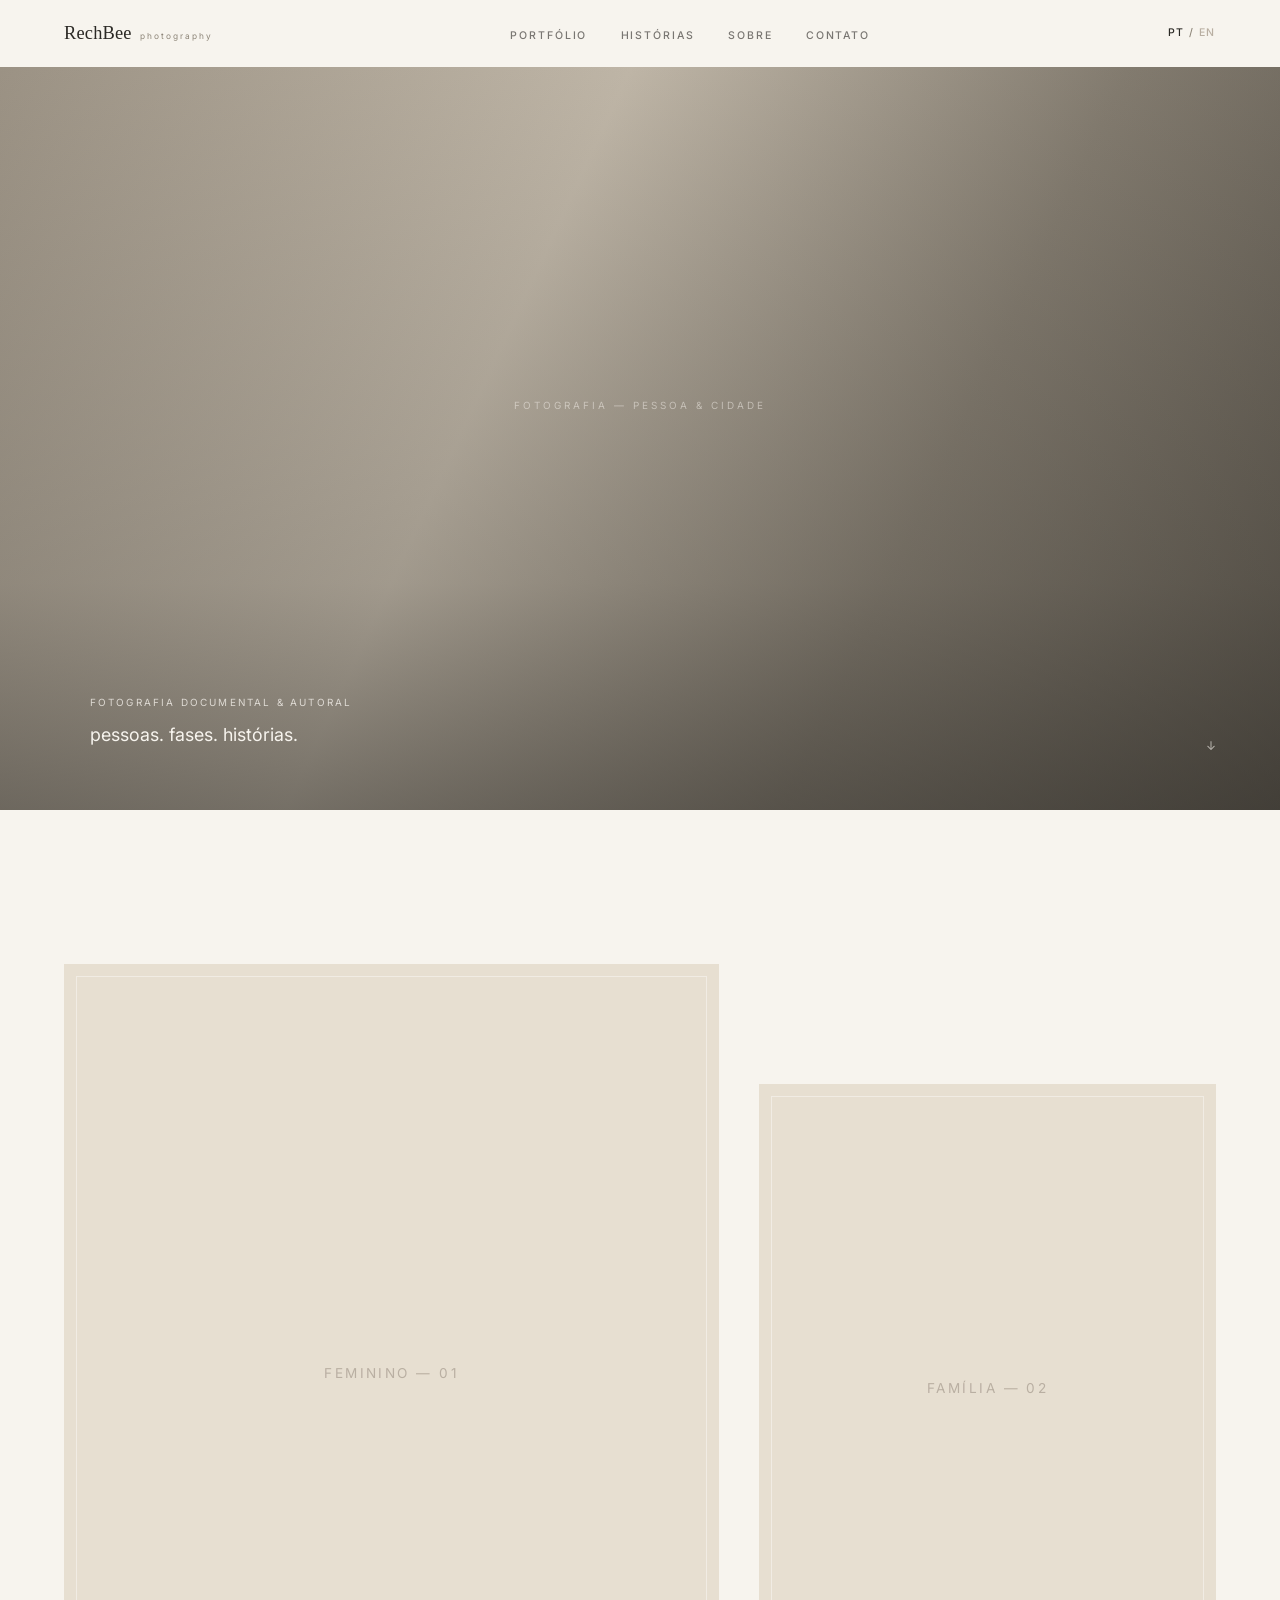
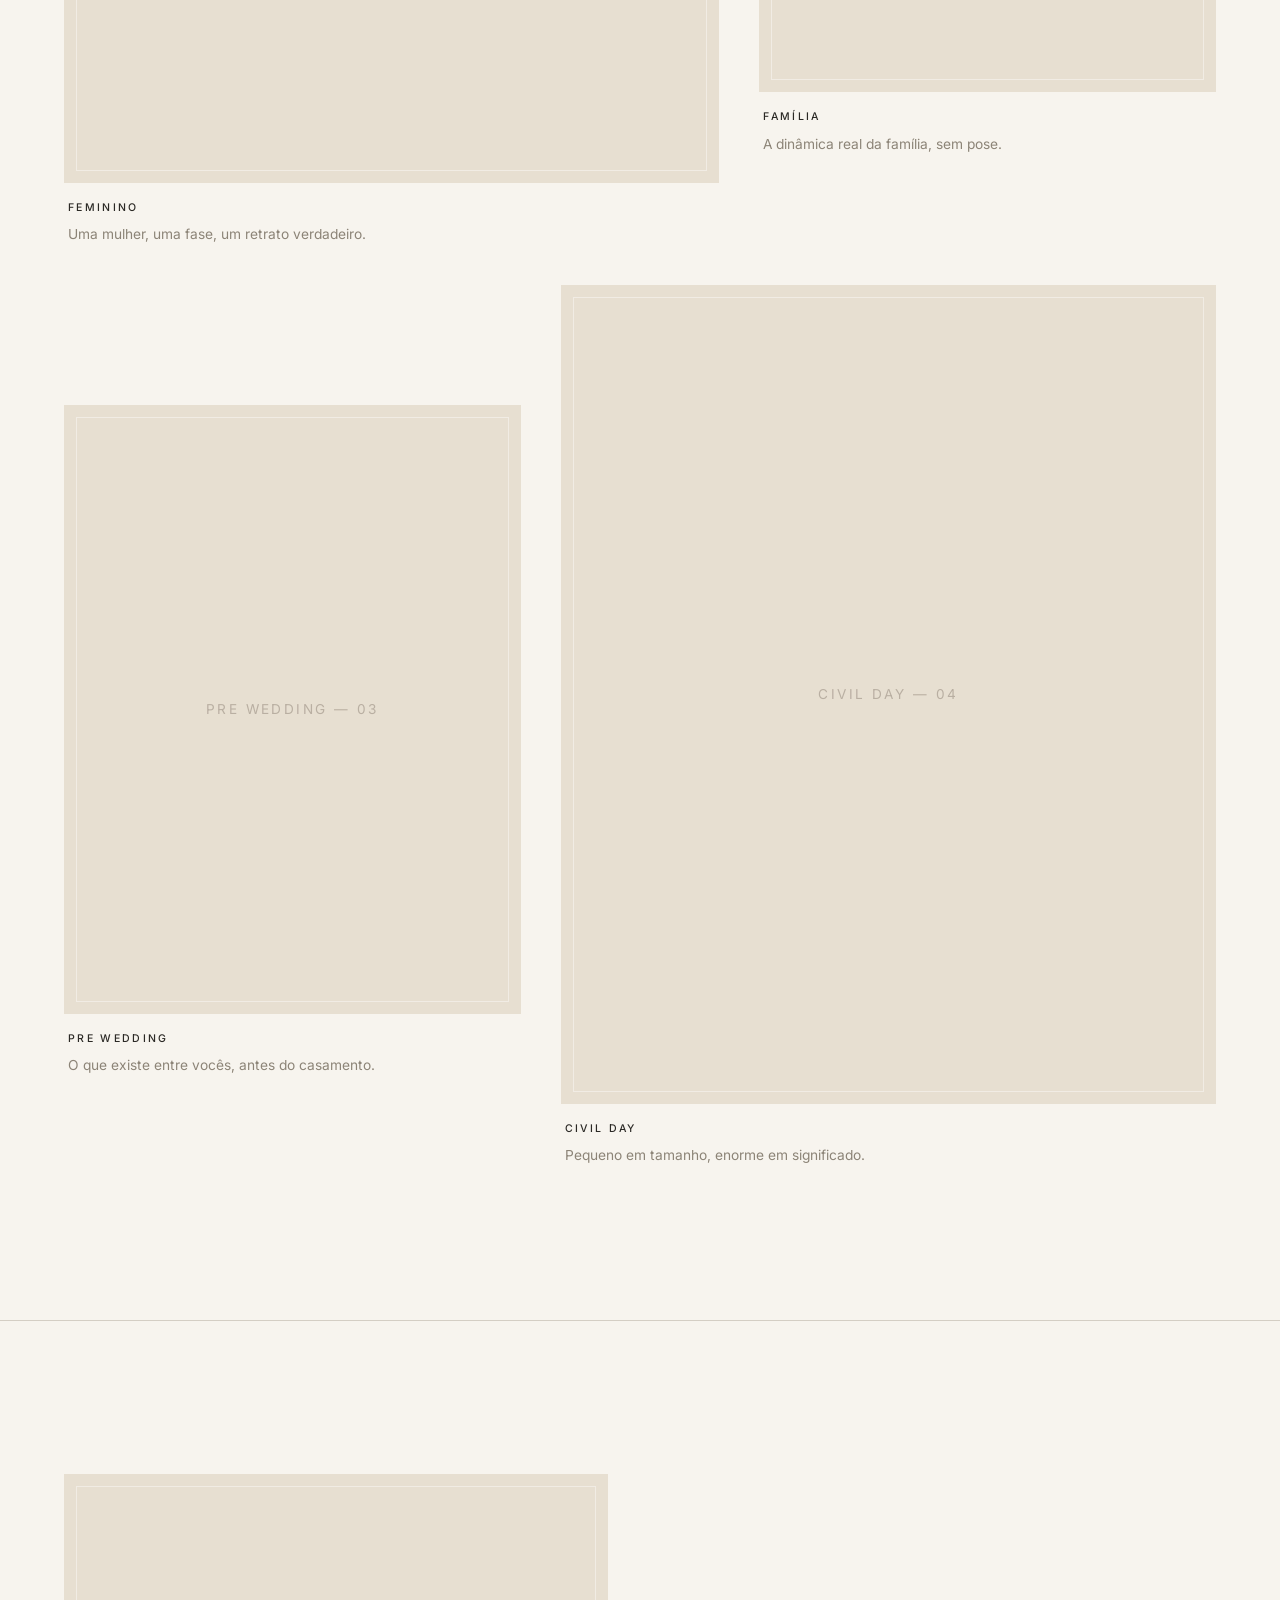
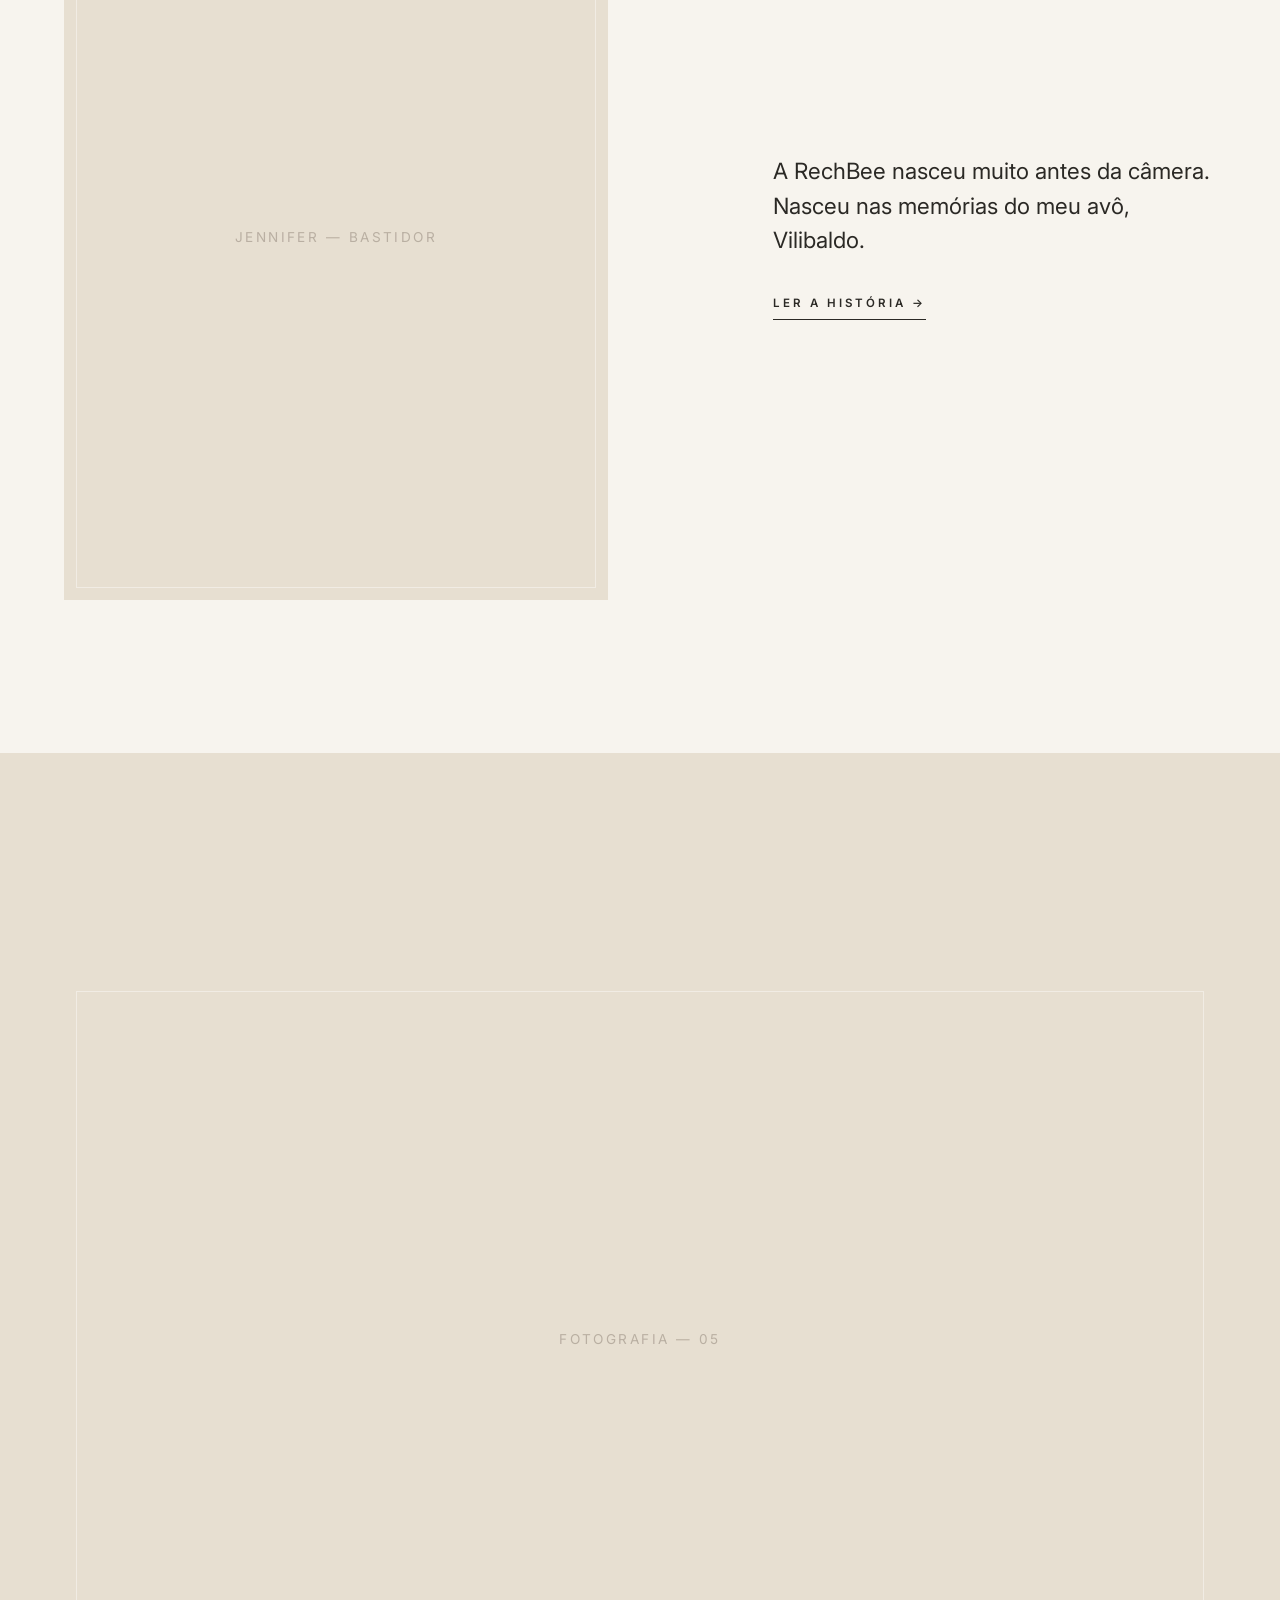
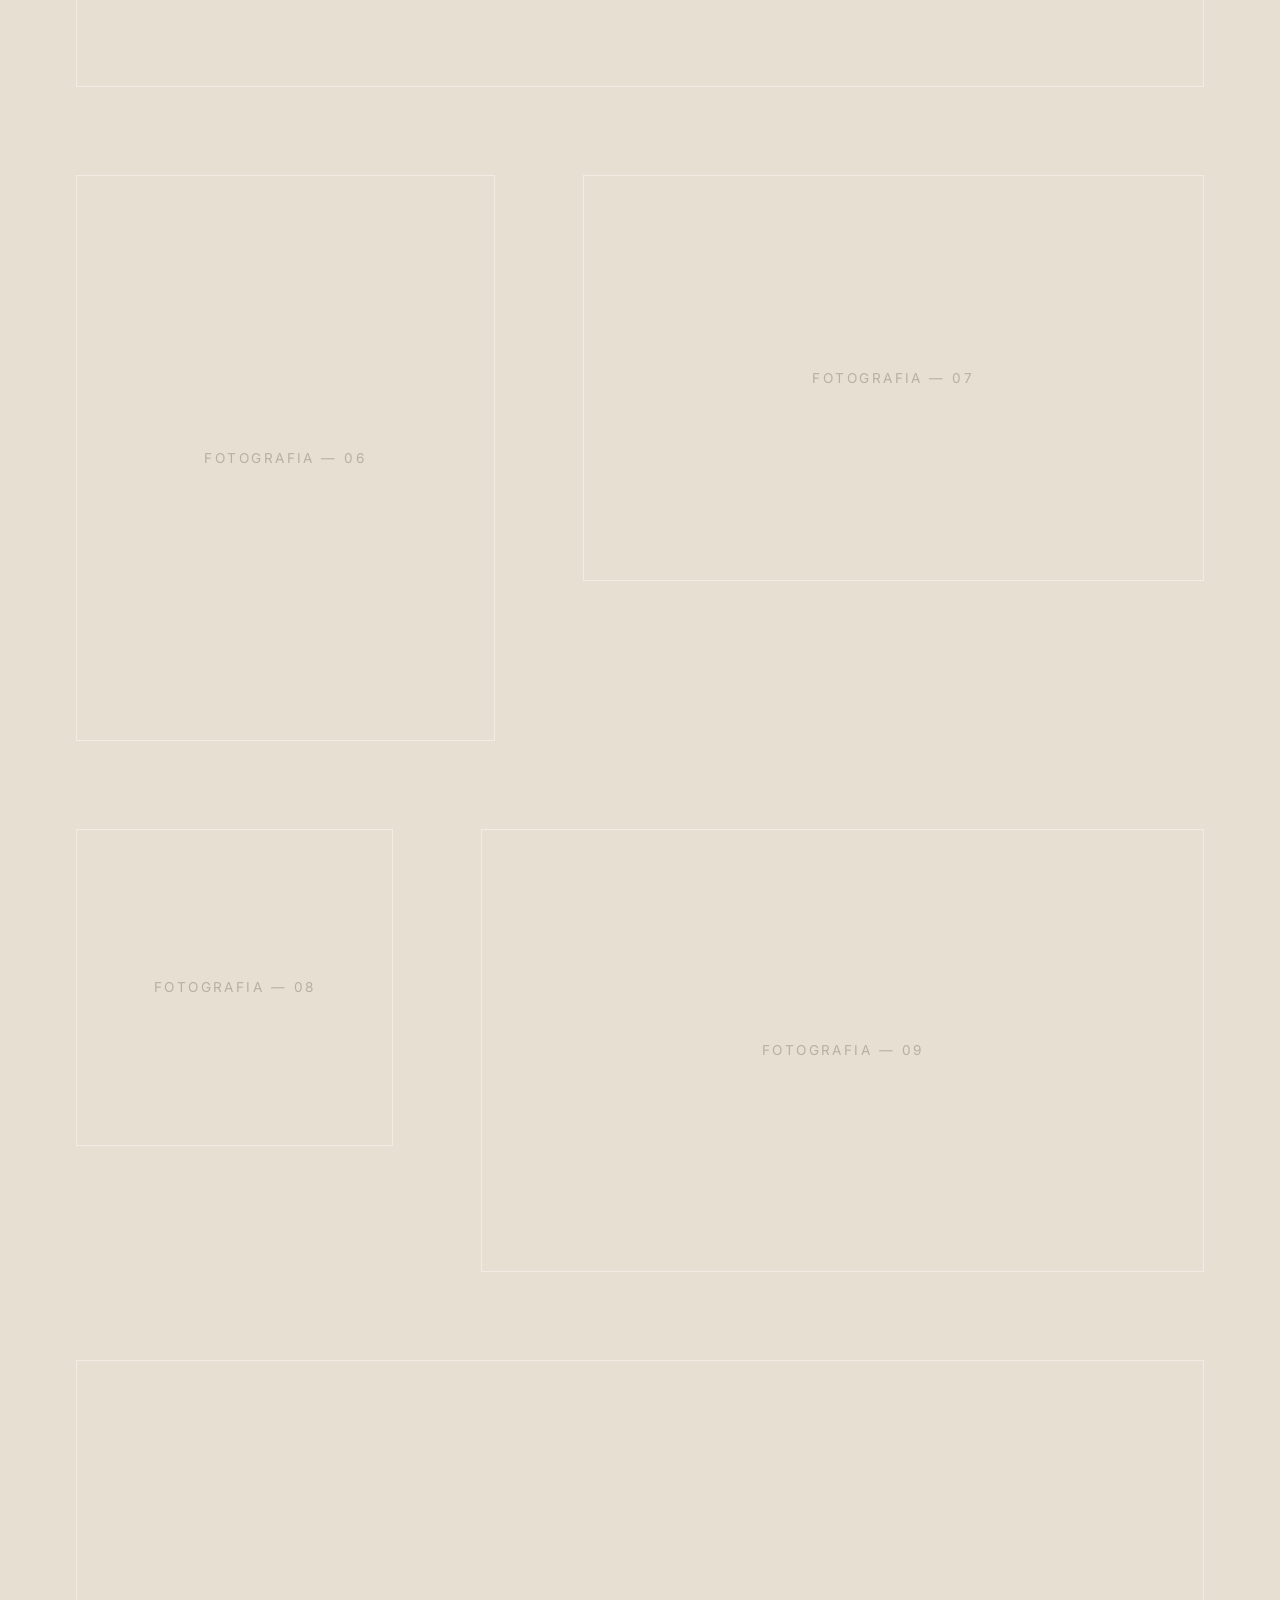
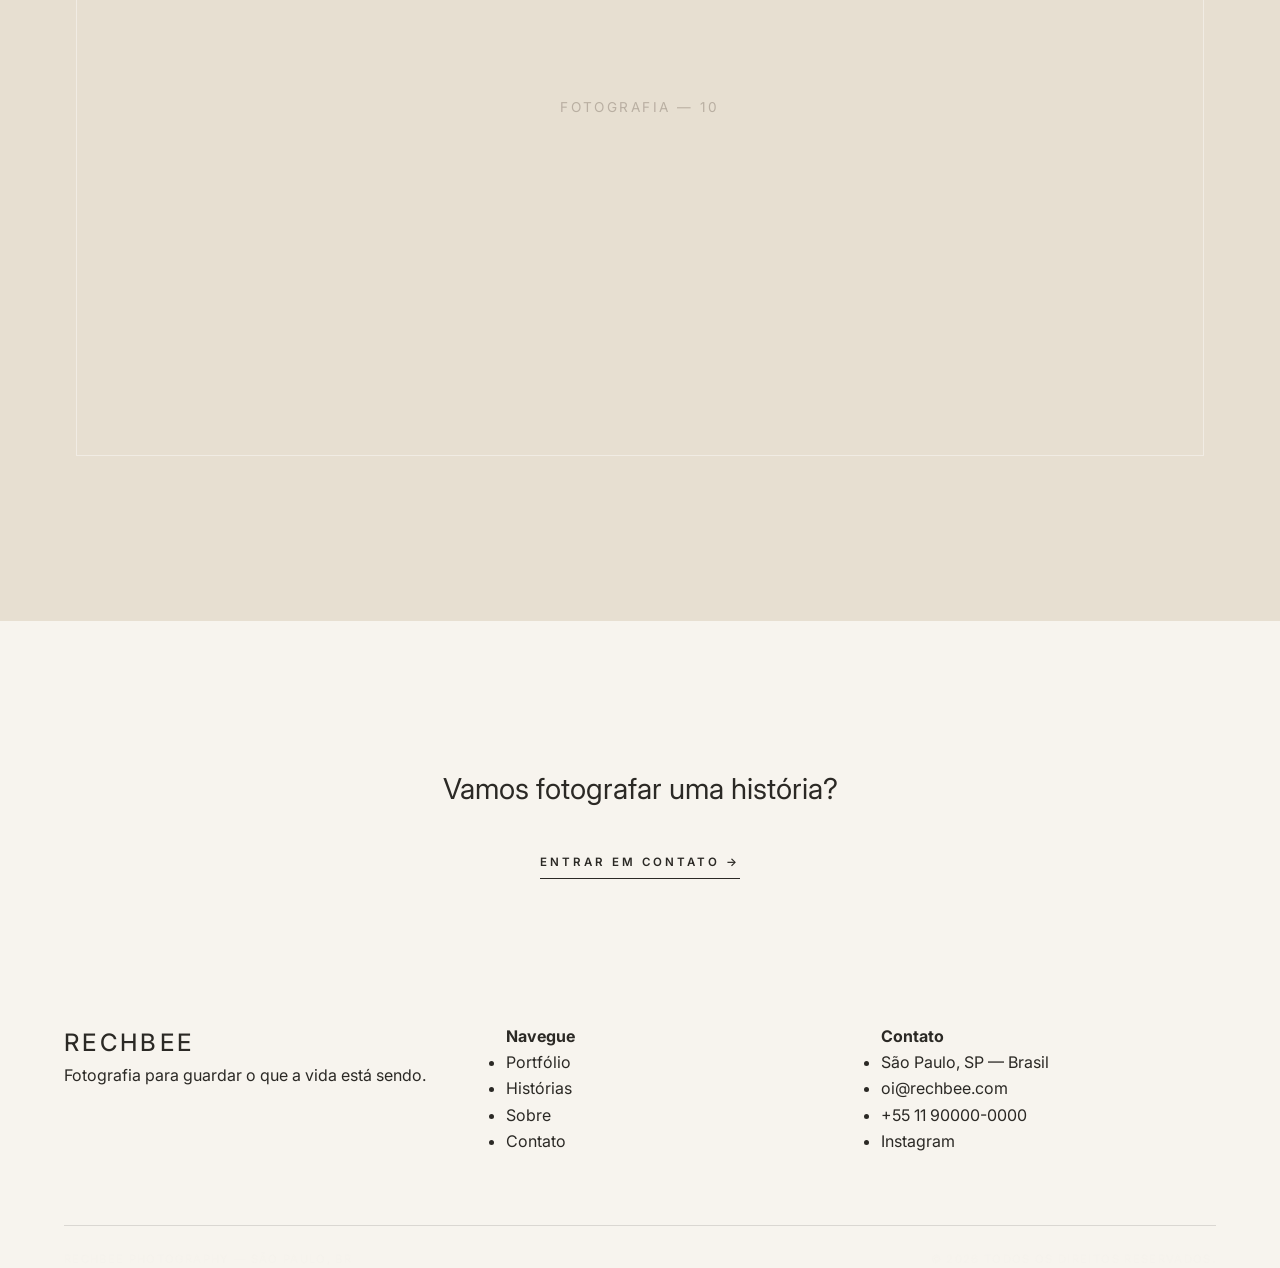
==== commit 4528372a: "Home refeita como portfoilo editorial; header fino e assinatura; tipografia sans nos demais projetos" ====
--- a/index.html
+++ b/index.html
@@ -7,7 +7,7 @@
   <title>RechBee Photography</title>
   <link rel="preconnect" href="https://fonts.googleapis.com">
   <link rel="preconnect" href="https://fonts.gstatic.com" crossorigin>
-  <link href="https://fonts.googleapis.com/css2?family=Fraunces:ital,opsz,wght@0,9..144,300..700;1,9..144,300..700&family=Inter:wght@300;400;500;600&display=swap" rel="stylesheet">
+  <link href="https://fonts.googleapis.com/css2?family=Inter:wght@300;400;500;600&display=swap" rel="stylesheet">
   <link rel="stylesheet" href="css/style.css">
 </head>
 <body data-page="home">
@@ -16,136 +16,96 @@
 
   <main>
 
-    <section class="hero">
-      <div class="hero-visual"></div>
-      <div class="hero-inner container">
-        <p class="hero-eyebrow" data-i18n="hero.label">Fotografia documental &amp; autoral</p>
-        <h1 class="wordmark">RECHBEE</h1>
-        <p class="hero-word-ph">photography</p>
-        <p class="hero-tag" data-i18n="hero.sub">Pessoas. Fases. Histórias.</p>
+    <section class="home-hero">
+      <div class="home-hero-visual" aria-hidden="true"><span class="visual-label">FOTOGRAFIA — PESSOA &amp; CIDADE</span></div>
+      <div class="home-hero-copy">
+        <p class="home-hero-label" data-i18n="hero.label">Fotografia documental &amp; autoral</p>
+        <h1 class="home-hero-phrase" data-i18n="hero.sub">pessoas. fases. histórias.</h1>
       </div>
-      <a class="hero-scroll" href="#manifesto" aria-label="Scroll">
-        <svg width="16" height="30" viewBox="0 0 16 30" fill="none" xmlns="http://www.w3.org/2000/svg">
-          <line x1="8" y1="1" x2="8" y2="23" stroke="currentColor" stroke-width="1"/>
-          <path d="M2 20L8 28L14 20" stroke="currentColor" stroke-width="1" fill="none"/>
-        </svg>
-      </a>
+      <a class="home-scroll" href="#universos" aria-label="Scroll">↓</a>
     </section>
 
-    <section id="manifesto" class="section manifesto">
-      <div class="container--narrow">
-        <span class="label" data-i18n="manifesto.label">Por que fotografar</span>
-        <p data-i18n="manifesto.text">A vida acontece rápido. A fotografia é uma forma de ficar.</p>
-      </div>
-    </section>
+    <section id="universos" class="section home-universos">
+      <div class="container">
+        <div class="home-universos-grid">
 
-    <section class="section--deep section">
-      <div class="container">
-        <span class="label label--line sec-num">01 / 04</span>
-        <h2 class="sec-title" data-i18n="home.universes.title">O que a gente fotografa</h2>
+          <a class="home-uni home-uni--a" href="women.html">
+            <div class="visual" aria-hidden="true"><span>FEMININO — 01</span></div>
+            <div class="home-uni-meta">
+              <span class="home-uni-name" data-i18n="uni.women.title">Feminino</span>
+              <p class="home-uni-about" data-i18n="uni.women.home">Uma mulher, uma fase, um retrato verdadeiro.</p>
+            </div>
+          </a>
 
-        <article class="universo">
-          <div class="visual" aria-hidden="true"><span>FOTOGRAFIA — 01</span></div>
-          <div class="universo-body">
-            <span class="label uni-index" data-i18n="uni.index.one">Universo 01</span>
-            <h3 data-i18n="uni.women.title">Feminino</h3>
-            <p data-i18n="uni.women.about">Fotografias para mulheres em diferentes fases da vida. Não é sobre criar uma personagem — é sobre revelar quem ela já é.</p>
-            <a class="link-more" href="women.html" data-i18n="view.more">ver</a>
-          </div>
-        </article>
+          <a class="home-uni home-uni--b" href="families.html">
+            <div class="visual" aria-hidden="true"><span>FAMÍLIA — 02</span></div>
+            <div class="home-uni-meta">
+              <span class="home-uni-name" data-i18n="uni.families.title">Família</span>
+              <p class="home-uni-about" data-i18n="uni.families.home">A dinâmica real da família, sem pose.</p>
+            </div>
+          </a>
 
-        <article class="universo">
-          <div class="visual" aria-hidden="true"><span>FOTOGRAFIA — 02</span></div>
-          <div class="universo-body">
-            <span class="label uni-index" data-i18n="uni.index.two">Universo 02</span>
-            <h3 data-i18n="uni.families.title">Família</h3>
-            <p data-i18n="uni.families.about">Fotografia documental e afetiva. Casa, rua, viagem, cotidiano. A dinâmica real da família, não a foto perfeita.</p>
-            <a class="link-more" href="families.html" data-i18n="view.more">ver</a>
-          </div>
-        </article>
+          <a class="home-uni home-uni--c" href="pre-wedding.html">
+            <div class="visual" aria-hidden="true"><span>PRE WEDDING — 03</span></div>
+            <div class="home-uni-meta">
+              <span class="home-uni-name" data-i18n="uni.prewed.title">Pre Wedding</span>
+              <p class="home-uni-about" data-i18n="uni.prewed.home">O que existe entre vocês, antes do casamento.</p>
+            </div>
+          </a>
 
-        <article class="universo">
-          <div class="visual" aria-hidden="true"><span>FOTOGRAFIA — 03</span></div>
-          <div class="universo-body">
-            <span class="label uni-index" data-i18n="uni.index.three">Universo 03</span>
-            <h3 data-i18n="uni.prewed.title">Pre Wedding</h3>
-            <p data-i18n="uni.prewed.about">Antes do casamento, a relação. Caminhar, conversar, rir, existir juntos — na cidade ou em um lugar que importa.</p>
-            <a class="link-more" href="pre-wedding.html" data-i18n="view.more">ver</a>
-          </div>
-        </article>
+          <a class="home-uni home-uni--d" href="civil-day.html">
+            <div class="visual" aria-hidden="true"><span>CIVIL DAY — 04</span></div>
+            <div class="home-uni-meta">
+              <span class="home-uni-name" data-i18n="uni.civil.title">Civil Day</span>
+              <p class="home-uni-about" data-i18n="uni.civil.home">Pequeno em tamanho, enorme em significado.</p>
+            </div>
+          </a>
 
-        <article class="universo">
-          <div class="visual" aria-hidden="true"><span>FOTOGRAFIA — 04</span></div>
-          <div class="universo-body">
-            <span class="label uni-index" data-i18n="uni.index.four">Universo 04</span>
-            <h3 data-i18n="uni.civil.title">Civil Day</h3>
-            <p data-i18n="uni.civil.about">Cobertura íntima e documental do casamento civil. Pequeno em tamanho, enorme em significado.</p>
-            <a class="link-more" href="civil-day.html" data-i18n="view.more">ver</a>
-          </div>
-        </article>
-      </div>
-    </section>
-
-    <section class="section">
-      <div class="container about-strip reveal">
-        <div class="visual" aria-hidden="true"><span>JENNIFER — RETRATO</span></div>
-        <div>
-          <span class="label" data-i18n="home.about.label">A fotógrafa</span>
-          <h2 data-i18n="home.about.title">Jennifer Rech</h2>
-          <p data-i18n="home.about.text">Arquiteta e fotógrafa. O olhar RechBee nasce do encontro entre o espaço e a vida das pessoas.</p>
-          <a class="link-more" href="about.html" data-i18n="home.about.link">conhecer a história</a>
         </div>
       </div>
     </section>
 
-    <section class="section--deep section">
+    <section class="section home-about">
+      <div class="container home-about-grid">
+        <div class="visual home-about-visual" aria-hidden="true"><span>JENNIFER — BASTIDOR</span></div>
+        <div class="home-about-copy">
+          <p class="home-about-quote">
+            <span data-i18n="home.about.line1">A RechBee nasceu muito antes da câmera.</span>
+            <span data-i18n="home.about.line2">Nasceu nas memórias do meu avô, Vilibaldo.</span>
+          </p>
+          <a class="link-more" href="about.html" data-i18n="home.about.link">Ler a história →</a>
+        </div>
+      </div>
+    </section>
+
+    <section class="section section--deep">
       <div class="container">
-        <span class="label label--line sec-num">02 / 04</span>
-        <h2 class="sec-title" data-i18n="home.editorial.title">Um diário visual</h2>
-
-        <div class="grid-editorial" style="margin-top: 56px;">
+        <div class="grid-editorial home-grid">
           <figure class="cell--full figure reveal">
             <div class="visual visual--wide" aria-hidden="true"><span>FOTOGRAFIA — 05</span></div>
-            <figcaption class="figcaption">A cidade como pano de fundo<small>São Paulo — 2025</small></figcaption>
           </figure>
-
           <figure class="cell--tall figure reveal">
             <div class="visual visual--portrait" aria-hidden="true"><span>FOTOGRAFIA — 06</span></div>
-            <figcaption class="figcaption">Entre a luz e a espera<small>São Paulo — 2025</small></figcaption>
           </figure>
-
           <figure class="cell--tall-last figure reveal">
             <div class="visual" aria-hidden="true"><span>FOTOGRAFIA — 07</span></div>
-            <figcaption class="figcaption">Duas mãos<small>São Paulo — 2025</small></figcaption>
           </figure>
-
           <figure class="cell--third figure reveal">
             <div class="visual visual--sq" aria-hidden="true"><span>FOTOGRAFIA — 08</span></div>
-            <figcaption class="figcaption">O detalhe<small>São Paulo — 2025</small></figcaption>
           </figure>
-
           <figure class="cell--two-thirds figure reveal">
             <div class="visual visual--wide" aria-hidden="true"><span>FOTOGRAFIA — 09</span></div>
-            <figcaption class="figcaption">Concreto e afeto<small>São Paulo — 2025</small></figcaption>
+          </figure>
+          <figure class="cell--full figure reveal">
+            <div class="visual visual--wide" aria-hidden="true"><span>FOTOGRAFIA — 10</span></div>
           </figure>
         </div>
       </div>
     </section>
 
-    <section class="section section--taupe">
-      <div class="container quote reveal">
-        <blockquote data-i18n="manifesto.text">A vida acontece rápido. A fotografia é uma forma de ficar.</blockquote>
-        <span class="label" data-i18n="home.ig.label">Sigam junto</span>
-        <p class="prose" style="margin: 14px auto 24px; text-align: center;" data-i18n="home.ig.text">Fotografias do dia a dia, bastidores e ensaios em andamento.</p>
-        <a class="link-more" href="https://instagram.com/rechbee.photograph" target="_blank" rel="noopener" data-i18n="home.ig.cta">seguir</a>
-      </div>
-    </section>
-
-    <section class="section section--dark">
-      <div class="container uni-msg reveal">
-        <h2 data-i18n="home.cta.title">Vamos fotografar uma história?</h2>
-        <p style="margin-top: 28px;"><a class="link-more" style="border-color: var(--bg); color: var(--bg);" href="contact.html" data-i18n="home.cta.link">escreva para nós</a></p>
-      </div>
+    <section class="section home-contact">
+      <p class="home-contact-title" data-i18n="home.cta.title">Vamos fotografar uma história?</p>
+      <p><a class="link-more" href="contact.html" data-i18n="home.cta.link">Entrar em contato →</a></p>
     </section>
 
   </main>
--- a/css/style.css
+++ b/css/style.css
@@ -9,7 +9,6 @@
   --line: rgba(185, 175, 162, 0.55);
   --line-dark: rgba(43, 41, 37, 0.14);
   --accent: #B98A3D;
-  --serif: "Fraunces", Georgia, "Times New Roman", serif;
   --sans: "Inter", "Segoe UI", system-ui, sans-serif;
   --ease: cubic-bezier(0.22, 1, 0.36, 1);
 }
@@ -61,10 +60,6 @@
   text-decoration: none;
 }
 
-.serif {
-  font-family: var(--serif);
-}
-
 /* ---------- Layout ---------- */
 
 .container {
@@ -118,7 +113,7 @@
 }
 
 .sec-title {
-  font-family: var(--serif);
+  font-family: var(--sans);
   font-weight: 380;
   font-size: clamp(2rem, 5vw, 3.4rem);
   line-height: 1.1;
@@ -126,9 +121,9 @@
 }
 
 .sec-num {
-  font-family: var(--serif);
-  font-style: italic;
-  font-size: 0.95rem;
+  font-family: var(--sans);
+  font-size: 0.78rem;
+  letter-spacing: 0.08em;
   color: var(--concrete);
   font-variant-numeric: tabular-nums;
 }
@@ -140,9 +135,8 @@
 }
 
 .prose em {
-  font-family: var(--serif);
-  font-style: italic;
-  color: var(--ink);
+  color: var(--ink);
+  font-style: normal;
 }
 
 /* ---------- Header / Nav ---------- */
@@ -151,15 +145,15 @@
   position: fixed;
   inset: 0 0 auto 0;
   z-index: 90;
-  padding: 18px 0;
-  transition: background 0.4s var(--ease), padding 0.4s var(--ease);
+  background: var(--bg);
+  border-bottom: 1px solid transparent;
+  padding: 20px 0;
+  transition: padding 0.4s var(--ease), border-color 0.4s ease;
 }
 
 .header.scrolled {
-  background: rgba(247, 244, 238, 0.94);
-  backdrop-filter: blur(10px);
-  padding: 11px 0;
-  border-bottom: 1px solid var(--line-dark);
+  padding: 12px 0;
+  border-bottom-color: var(--line-dark);
 }
 
 .nav {
@@ -178,17 +172,18 @@
 .brand-name {
   font-family: "TAN Meringue", Georgia, serif;
   font-weight: 400;
-  font-size: 1.1rem;
-  letter-spacing: 0.02em;
+  font-size: 1.15rem;
+  letter-spacing: 0.01em;
   text-transform: none;
   color: var(--ink);
+  line-height: 1.1;
 }
 
 .brand-tag {
   font-size: 0.52rem;
   font-weight: 400;
-  letter-spacing: 0.28em;
-  text-transform: uppercase;
+  letter-spacing: 0.24em;
+  text-transform: none;
   color: var(--taupe);
 }
 
@@ -200,8 +195,8 @@
 }
 
 .nav-links a {
-  font-size: 0.7rem;
-  font-weight: 400;
+  font-size: 0.66rem;
+  font-weight: 500;
   letter-spacing: 0.18em;
   text-transform: uppercase;
   color: var(--ink-soft);
@@ -270,89 +265,73 @@
   transform: translateY(-7.6px) rotate(-45deg);
 }
 
-/* ---------- Hero ---------- */
-
-.hero {
+/* ---------- Home: primeira dobra ---------- */
+
+.home-hero {
   position: relative;
-  height: 82svh;
+  height: 90svh;
   min-height: 560px;
-  display: flex;
-  align-items: flex-end;
-  color: var(--bg);
   overflow: hidden;
 }
 
-.hero-visual {
+.home-hero-visual {
   position: absolute;
   inset: 0;
   background:
-    linear-gradient(180deg, rgba(43, 41, 37, 0.3) 0%, rgba(43, 41, 37, 0.55) 100%),
-    linear-gradient(115deg, #9d9386 0%, #cfc5b5 35%, #8C8477 65%, #5f594f 100%);
-}
-
-.hero-visual::after {
-  content: "";
+    linear-gradient(180deg, rgba(43, 41, 37, 0.08) 0%, rgba(43, 41, 37, 0.28) 72%, rgba(43, 41, 37, 0.55) 100%),
+    linear-gradient(115deg, #a69c8d 0%, #cfc5b5 40%, #8C8477 70%, #5f594f 100%);
+}
+
+.home-hero-visual .visual-label {
   position: absolute;
-  inset: 0;
-  background-image: url("data:image/svg+xml,%3Csvg xmlns='http://www.w3.org/2000/svg' width='140' height='140'%3E%3Cfilter id='n'%3E%3CfeTurbulence type='fractalNoise' baseFrequency='0.9' numOctaves='2'/%3E%3C/filter%3E%3Crect width='100%25' height='100%25' filter='url(%23n)' opacity='0.05'/%3E%3C/svg%3E");
-  opacity: 0.5;
-}
-
-.hero-inner {
-  position: relative;
+  left: 0;
+  right: 0;
+  top: 50%;
+  transform: translateY(-50%);
+  text-align: center;
+  font-size: 0.62rem;
+  letter-spacing: 0.3em;
+  text-transform: uppercase;
+  color: rgba(247, 244, 238, 0.5);
+}
+
+.home-hero-copy {
+  position: absolute;
+  left: clamp(5vw, 7vw, 9vw);
+  bottom: 7vh;
   z-index: 2;
-  width: 100%;
-  padding: 0 0 7vh;
-}
-
-.hero-eyebrow {
-  font-size: 0.66rem;
+  max-width: 460px;
+}
+
+.home-hero-label {
+  font-size: 0.62rem;
   font-weight: 400;
   letter-spacing: 0.22em;
   text-transform: uppercase;
   color: rgba(247, 244, 238, 0.78);
-  margin-bottom: 16px;
-}
-
-.hero .wordmark {
-  font-size: clamp(3rem, 6vw, 6rem);
-  line-height: 1.02;
+  margin-bottom: 12px;
+}
+
+.home-hero-phrase {
+  font-weight: 400;
+  font-size: clamp(0.95rem, 1.4vw, 1.15rem);
+  line-height: 1.4;
   color: var(--bg);
 }
 
-.hero-word-ph {
-  font-size: 0.7rem;
-  font-weight: 400;
-  letter-spacing: 0.3em;
-  text-transform: uppercase;
-  color: rgba(247, 244, 238, 0.8);
-  margin-top: 12px;
-}
-
-.hero-tag {
-  font-size: 0.9rem;
-  font-weight: 400;
-  letter-spacing: 0.05em;
-  color: rgba(247, 244, 238, 0.88);
-  margin-top: 16px;
-}
-
-.hero-scroll {
+.home-scroll {
   position: absolute;
   z-index: 2;
-  right: 4vw;
-  bottom: 5vh;
-  width: 30px;
-  height: 30px;
-  display: flex;
-  align-items: center;
-  justify-content: center;
-  color: rgba(247, 244, 238, 0.62);
+  right: 5vw;
+  bottom: 6.5vh;
+  font-size: 0.75rem;
+  line-height: 1;
+  color: rgba(247, 244, 238, 0.66);
   transition: color 0.25s ease;
 }
 
-.hero-scroll:hover {
-  color: var(--bg);
+.home-scroll:hover {
+  color: var(--accent);
 }
 
 /* ---------- Manifesto ---------- */
@@ -362,11 +341,10 @@
 }
 
 .manifesto p {
-  font-family: var(--serif);
-  font-weight: 340;
-  font-size: clamp(1.7rem, 4.6vw, 3.2rem);
-  line-height: 1.25;
-  max-width: 20ch;
+  font-weight: 400;
+  font-size: clamp(1.05rem, 2.4vw, 1.55rem);
+  line-height: 1.55;
+  max-width: 24ch;
   margin: 0 auto;
 }
 
@@ -400,8 +378,7 @@
   align-items: center;
   justify-content: center;
   color: var(--concrete);
-  font-family: var(--serif);
-  font-style: italic;
+  font-family: var(--sans);
   font-size: 0.85rem;
   letter-spacing: 0.18em;
 }
@@ -431,10 +408,9 @@
 }
 
 .universo-body h3 {
-  font-family: var(--serif);
-  font-weight: 480;
-  font-size: clamp(1.8rem, 3.6vw, 2.7rem);
-  letter-spacing: 0.04em;
+  font-weight: 500;
+  font-size: clamp(1.1rem, 2.2vw, 1.55rem);
+  letter-spacing: 0.02em;
 }
 
 .universo-body p {
@@ -515,7 +491,7 @@
 }
 
 .figcaption {
-  font-family: var(--serif);
+  font-family: var(--sans);
   font-style: italic;
   font-size: 0.85rem;
   color: var(--taupe);
@@ -547,7 +523,7 @@
 }
 
 .about-strip h2 {
-  font-family: var(--serif);
+  font-family: var(--sans);
   font-weight: 420;
   font-size: clamp(1.6rem, 3vw, 2.3rem);
   margin-bottom: 18px;
@@ -566,7 +542,7 @@
 }
 
 .quote blockquote {
-  font-family: var(--serif);
+  font-family: var(--sans);
   font-weight: 340;
   font-style: italic;
   font-size: clamp(1.5rem, 4vw, 2.6rem);
@@ -592,14 +568,14 @@
 }
 
 .footer-brand-name {
-  font-family: var(--serif);
+  font-family: var(--sans);
   font-weight: 460;
   font-size: 1.5rem;
   letter-spacing: 0.14em;
 }
 
 .footer p.tagline {
-  font-family: var(--serif);
+  font-family: var(--sans);
   font-style: italic;
   color: var(--taupe);
   margin-top: 12px;
@@ -658,7 +634,7 @@
 }
 
 .page-title {
-  font-family: var(--serif);
+  font-family: var(--sans);
   font-weight: 400;
   font-size: clamp(2.6rem, 8vw, 5.8rem);
   line-height: 1.02;
@@ -785,7 +761,7 @@
 }
 
 .story-row h3 {
-  font-family: var(--serif);
+  font-family: var(--sans);
   font-weight: 460;
   font-size: clamp(1.7rem, 4vw, 3rem);
   letter-spacing: 0.03em;
@@ -833,7 +809,7 @@
 }
 
 .about-hero .lead {
-  font-family: var(--serif);
+  font-family: var(--sans);
   font-weight: 380;
   font-size: clamp(1.4rem, 3vw, 2rem);
   line-height: 1.4;
@@ -887,7 +863,7 @@
 }
 
 .contact-title {
-  font-family: var(--serif);
+  font-family: var(--sans);
   font-weight: 400;
   font-size: clamp(2.2rem, 6.4vw, 4.6rem);
   line-height: 1.08;
@@ -1010,7 +986,7 @@
 .contact-info a,
 .contact-info p {
   display: block;
-  font-family: var(--serif);
+  font-family: var(--sans);
   font-size: 1.15rem;
   color: var(--ink);
 }
@@ -1020,7 +996,7 @@
 }
 
 .form-success {
-  font-family: var(--serif);
+  font-family: var(--sans);
   font-style: italic;
   color: var(--concrete);
   margin-top: 22px;
@@ -1043,54 +1019,151 @@
   transform: none;
 }
 
-/* ---------- Home: tipografia discreta (a unica expressiva e o wordmark) ---------- */
-
-body[data-page="home"] .sec-title {
-  font-family: var(--sans);
+/* ---------- Home: universos ---------- */
+
+.home-universos {
+  padding: clamp(72px, 12vw, 160px) 0;
+}
+
+.home-universos-grid {
+  display: grid;
+  grid-template-columns: repeat(12, 1fr);
+  align-items: start;
+  gap: clamp(20px, 3.4vw, 40px);
+}
+
+.home-uni {
+  display: block;
+}
+
+.home-uni--a,
+.home-uni--d {
+  grid-column: span 7;
+}
+
+.home-uni--b,
+.home-uni--c {
+  grid-column: span 5;
+  margin-top: clamp(24px, 10vw, 120px);
+}
+
+.home-uni--a .visual,
+.home-uni--d .visual {
+  aspect-ratio: 4 / 5;
+}
+
+.home-uni--b .visual,
+.home-uni--c .visual {
+  aspect-ratio: 3 / 4;
+}
+
+.home-uni-meta {
+  margin-top: 16px;
+  padding: 0 4px;
+}
+
+.home-uni-name {
+  display: block;
+  font-size: 0.66rem;
   font-weight: 500;
-  font-size: clamp(1.25rem, 2.8vw, 2rem);
+  letter-spacing: 0.22em;
+  text-transform: uppercase;
+  color: var(--ink);
+  transition: color 0.25s ease;
+}
+
+.home-uni:hover .home-uni-name {
+  color: var(--accent);
+}
+
+.home-uni-about {
+  margin-top: 8px;
+  font-size: 0.86rem;
+  line-height: 1.5;
+  color: var(--taupe);
+  max-width: 42ch;
+}
+
+/* ---------- Home: sobre ---------- */
+
+.home-about {
+  border-top: 1px solid var(--line);
+  padding: clamp(72px, 12vw, 160px) 0;
+}
+
+.home-about-grid {
+  display: grid;
+  grid-template-columns: repeat(12, 1fr);
+  gap: clamp(24px, 5vw, 72px);
+  align-items: center;
+}
+
+.home-about-visual {
+  grid-column: span 6;
+  aspect-ratio: 3 / 4;
+}
+
+.home-about-copy {
+  grid-column: 8 / span 5;
+}
+
+.home-about-quote {
+  font-weight: 400;
+  font-size: clamp(1.05rem, 1.9vw, 1.4rem);
+  line-height: 1.55;
+  color: var(--ink);
+  margin-bottom: 30px;
+}
+
+.home-about-quote span {
+  display: block;
+}
+
+/* ---------- Home: grid ---------- */
+
+.home-grid {
+  gap: clamp(24px, 5vw, 80px);
+  margin-top: clamp(40px, 6vw, 72px);
+}
+
+/* ---------- Home: contato ---------- */
+
+.home-contact {
+  text-align: center;
+  padding: clamp(90px, 16vh, 170px) 0;
+}
+
+.home-contact-title {
+  font-weight: 400;
+  font-size: clamp(1.2rem, 2.6vw, 1.8rem);
+  color: var(--ink);
+  margin-bottom: 34px;
+}
+
+.cta-title {
+  font-weight: 400;
+  font-size: clamp(1.2rem, 2.6vw, 1.8rem);
   letter-spacing: 0.01em;
 }
 
-body[data-page="home"] .manifesto p,
-body[data-page="home"] .quote blockquote {
-  font-family: var(--sans);
-  font-style: normal;
-  font-weight: 400;
-  font-size: clamp(1.05rem, 2.4vw, 1.6rem);
-  line-height: 1.55;
-}
-
-body[data-page="home"] .universo-body h3 {
-  font-family: var(--sans);
-  font-weight: 500;
-  font-size: clamp(1.1rem, 2.2vw, 1.55rem);
-  letter-spacing: 0.02em;
-}
-
-body[data-page="home"] .about-strip h2 {
-  font-family: var(--sans);
-  font-weight: 500;
-  font-size: clamp(1.1rem, 2.4vw, 1.7rem);
-}
-
-body[data-page="home"] .uni-msg h2 {
-  font-family: var(--sans);
-  font-weight: 500;
-  font-size: clamp(1.2rem, 2.8vw, 2rem);
-}
-
-body[data-page="home"] .figcaption,
-body[data-page="home"] .figcaption small {
-  font-family: var(--sans);
-  font-style: normal;
-}
-
 /* ---------- Responsive ---------- */
 
 @media (max-width: 900px) {
-  .hero {
-    height: 74svh;
+  .home-hero {
+    height: 80svh;
+  }
+
+  .home-uni--a,
+  .home-uni--b,
+  .home-uni--c,
+  .home-uni--d {
+    grid-column: 1 / -1;
+    margin-top: 0;
+  }
+
+  .home-about-visual,
+  .home-about-copy {
+    grid-column: 1 / -1;
   }
 
   .nav-links {
@@ -1131,26 +1204,8 @@
     display: block;
   }
 
-  body.menu-open .header .nav-links a,
-  body.menu-open .header .lang-toggle,
-  body.menu-open .header .lang-toggle .lang-item,
-  body.menu-open .header .brand-name {
-    color: var(--ink);
-  }
-
   body.menu-open .header {
     background: rgba(247, 244, 238, 0.97);
-  }
-
-  body[data-page="home"] .header:not(.scrolled) .brand-name,
-  body[data-page="home"] .header:not(.scrolled) .brand-tag,
-  body[data-page="home"] .header:not(.scrolled) .nav-links a {
-    color: var(--bg);
-  }
-
-  body[data-page="home"] .header:not(.scrolled) .lang-toggle,
-  body[data-page="home"] .header:not(.scrolled) .lang-toggle .lang-item {
-    color: var(--bg);
   }
 
   .universo,
